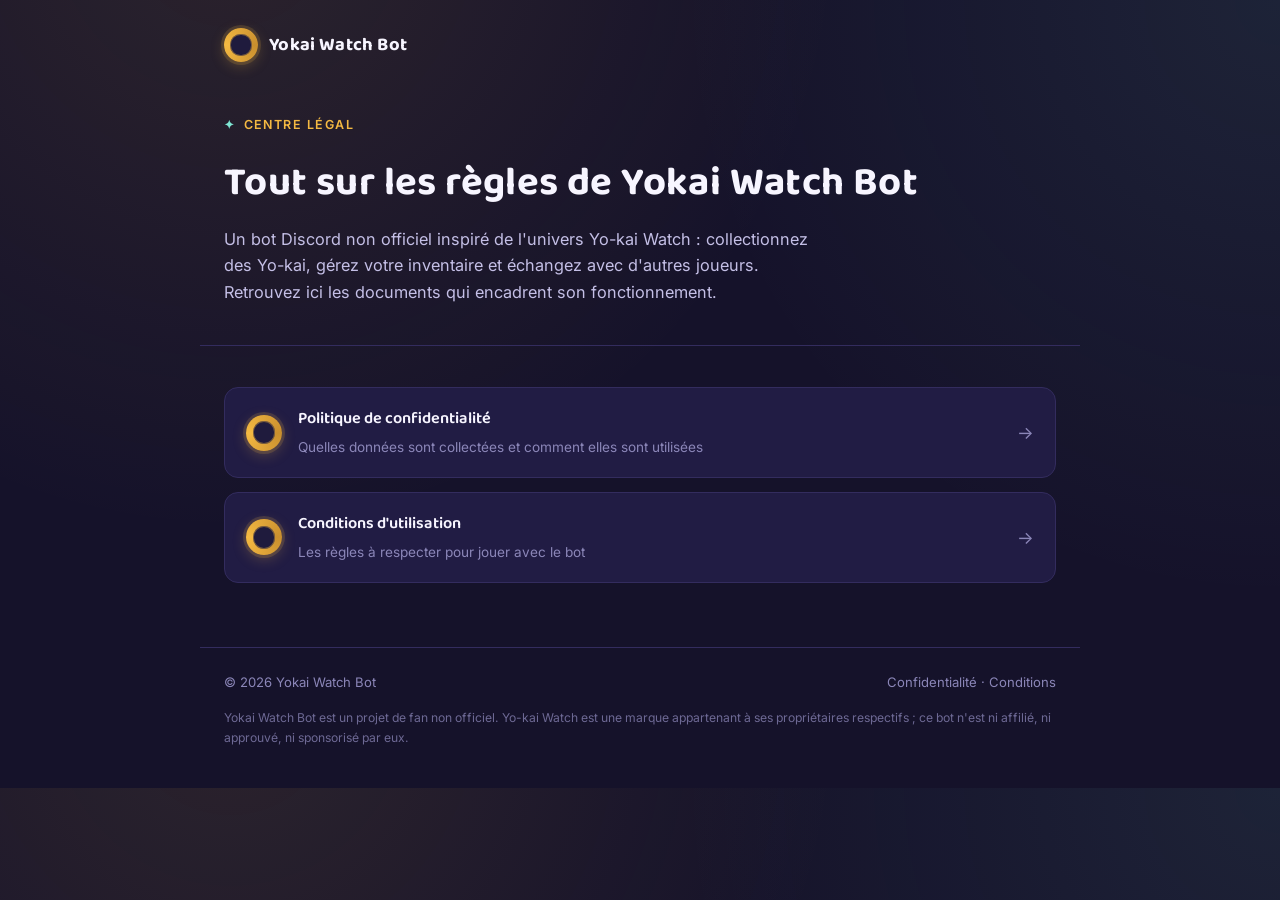
==== index.html @ a28999e2 "Test Design" ====
<!DOCTYPE html>
<html lang="fr">
<head>
<meta charset="UTF-8">
<meta name="viewport" content="width=device-width, initial-scale=1">
<title>Yokai Watch Bot — Pages légales</title>
<link rel="preconnect" href="https://fonts.googleapis.com">
<link href="https://fonts.googleapis.com/css2?family=Baloo+2:wght@500;600;700&family=Inter:wght@400;500;600&display=swap" rel="stylesheet">
<link rel="stylesheet" href="style.css">
</head>
<body>

<div class="topbar">
  <div class="brand">
    <span class="dial" aria-hidden="true"></span>
    Yokai Watch Bot
  </div>
</div>

<header class="hero">
  <span class="eyebrow"><span class="spark">✦</span> Centre légal</span>
  <h1>Tout sur les règles de Yokai Watch Bot</h1>
  <p class="lede">
    Un bot Discord non officiel inspiré de l'univers Yo-kai Watch : collectionnez des Yo-kai,
    gérez votre inventaire et échangez avec d'autres joueurs. Retrouvez ici les documents qui
    encadrent son fonctionnement.
  </p>
</header>

<main>
  <div class="links-grid">
    <a class="link-card" href="privacy.html">
      <span class="dial" aria-hidden="true"></span>
      <span>
        <span class="label">Politique de confidentialité</span>
        <span class="sub">Quelles données sont collectées et comment elles sont utilisées</span>
      </span>
      <span class="arrow">→</span>
    </a>

    <a class="link-card" href="terms.html">
      <span class="dial" aria-hidden="true"></span>
      <span>
        <span class="label">Conditions d'utilisation</span>
        <span class="sub">Les règles à respecter pour jouer avec le bot</span>
      </span>
      <span class="arrow">→</span>
    </a>
  </div>
</main>

<footer>
  <span>© 2026 Yokai Watch Bot</span>
  <span><a href="privacy.html">Confidentialité</a> · <a href="terms.html">Conditions</a></span>
  <span class="legal-disclaimer">
    Yokai Watch Bot est un projet de fan non officiel. Yo-kai Watch est une marque appartenant à ses propriétaires respectifs ; ce bot n'est ni affilié, ni approuvé, ni sponsorisé par eux.
  </span>
</footer>

</body>
</html>
---- style.css ----
/* Yokai Watch Bot — design tokens
   Palette: --ink #15122a (deep night-watch indigo), --ink-soft #1f1b3d,
            --panel #211c44, --gold #f4b942 (watch dial gold),
            --gold-dim #c98f2e, --mist #b9b4dd (soft body text),
            --mist-dim #847fb0, --spirit #7fe7d4 (yo-kai spirit teal)
   Type: Display = 'Baloo 2' (round, playful, kid-show energy)
         Body    = 'Inter' (clean, legible, Discord-adjacent)
   Signature: a "watch dial" medallion — concentric rings + ticking hand —
              used as the section marker instead of generic numbers,
              echoing the Yo-kai Watch the show is named after.
*/

:root {
  --ink: #15122a;
  --ink-soft: #1f1b3d;
  --panel: #211c44;
  --panel-line: #332c5e;
  --gold: #f4b942;
  --gold-dim: #c98f2e;
  --mist: #c4bfe6;
  --mist-dim: #8b86b8;
  --spirit: #7fe7d4;
  --white: #f7f5ff;
}

* { box-sizing: border-box; }

html { scroll-behavior: smooth; }

body {
  margin: 0;
  background:
    radial-gradient(circle at 18% -10%, rgba(244,185,66,0.10), transparent 45%),
    radial-gradient(circle at 100% 0%, rgba(127,231,212,0.08), transparent 40%),
    var(--ink);
  color: var(--mist);
  font-family: 'Inter', -apple-system, BlinkMacSystemFont, sans-serif;
  line-height: 1.65;
  -webkit-font-smoothing: antialiased;
}

a { color: var(--spirit); text-decoration: none; }
a:hover { text-decoration: underline; }
a:focus-visible, button:focus-visible {
  outline: 2px solid var(--gold);
  outline-offset: 3px;
  border-radius: 4px;
}

/* ---------- Top bar ---------- */

.topbar {
  display: flex;
  align-items: center;
  justify-content: space-between;
  gap: 1rem;
  max-width: 880px;
  margin: 0 auto;
  padding: 1.75rem 1.5rem 0.5rem;
}

.brand {
  display: flex;
  align-items: center;
  gap: 0.7rem;
  color: var(--white);
  font-family: 'Baloo 2', sans-serif;
  font-weight: 700;
  font-size: 1.15rem;
  letter-spacing: 0.01em;
}

/* the watch dial mark, reused as brand mark + section markers */
.dial {
  --size: 34px;
  width: var(--size);
  height: var(--size);
  border-radius: 50%;
  background: conic-gradient(from -90deg, var(--gold), var(--gold-dim), var(--gold));
  display: grid;
  place-items: center;
  flex-shrink: 0;
  box-shadow: 0 0 0 3px rgba(244,185,66,0.15), 0 4px 14px rgba(244,185,66,0.25);
}
.dial::after {
  content: "";
  width: 62%;
  height: 62%;
  border-radius: 50%;
  background: var(--ink-soft);
  box-shadow: inset 0 0 0 1px rgba(244,185,66,0.4);
}

.crumb {
  font-size: 0.85rem;
  color: var(--mist-dim);
}
.crumb a { color: var(--mist-dim); }
.crumb a:hover { color: var(--spirit); }

/* ---------- Hero ---------- */

.hero {
  max-width: 880px;
  margin: 0 auto;
  padding: 2.5rem 1.5rem 2rem;
  border-bottom: 1px solid var(--panel-line);
}

.eyebrow {
  display: inline-flex;
  align-items: center;
  gap: 0.5rem;
  font-size: 0.78rem;
  text-transform: uppercase;
  letter-spacing: 0.12em;
  color: var(--gold);
  font-weight: 600;
  margin-bottom: 0.9rem;
}
.eyebrow .spark { color: var(--spirit); }

h1 {
  font-family: 'Baloo 2', sans-serif;
  color: var(--white);
  font-size: clamp(1.8rem, 4vw, 2.5rem);
  margin: 0 0 0.6rem;
  letter-spacing: 0.01em;
}

.hero p.lede {
  max-width: 60ch;
  color: var(--mist);
  font-size: 1.02rem;
  margin: 0 0 0.4rem;
}

.updated {
  display: inline-block;
  margin-top: 0.9rem;
  font-size: 0.82rem;
  color: var(--mist-dim);
  background: var(--panel);
  border: 1px solid var(--panel-line);
  padding: 0.35rem 0.75rem;
  border-radius: 999px;
}
.updated strong { color: var(--gold); font-weight: 600; }

/* ---------- Content ---------- */

main {
  max-width: 880px;
  margin: 0 auto;
  padding: 1rem 1.5rem 4rem;
}

section.clause {
  display: grid;
  grid-template-columns: 48px 1fr;
  gap: 1.1rem;
  padding: 1.8rem 0;
  border-bottom: 1px solid var(--panel-line);
}
section.clause:last-of-type { border-bottom: none; }

section.clause .dial {
  margin-top: 0.2rem;
  --size: 38px;
}

section.clause h2 {
  font-family: 'Baloo 2', sans-serif;
  color: var(--white);
  font-size: 1.15rem;
  margin: 0 0 0.6rem;
  font-weight: 600;
}

section.clause p { margin: 0 0 0.7rem; color: var(--mist); }
section.clause p:last-child { margin-bottom: 0; }

section.clause ul {
  margin: 0.4rem 0 0.7rem;
  padding-left: 1.2rem;
}
section.clause li {
  margin-bottom: 0.4rem;
  color: var(--mist);
}
section.clause li::marker { color: var(--spirit); }

.callout {
  background: var(--panel);
  border: 1px solid var(--panel-line);
  border-left: 3px solid var(--spirit);
  border-radius: 10px;
  padding: 0.9rem 1.1rem;
  font-size: 0.92rem;
  color: var(--mist);
  margin-top: 0.8rem;
}
.callout strong { color: var(--spirit); }

/* ---------- Index / landing page ---------- */

.links-grid {
  display: grid;
  gap: 0.9rem;
  margin-top: 1.6rem;
}

.link-card {
  display: flex;
  align-items: center;
  gap: 1rem;
  background: var(--panel);
  border: 1px solid var(--panel-line);
  border-radius: 14px;
  padding: 1.1rem 1.3rem;
  color: var(--white);
  transition: border-color 0.15s ease, transform 0.15s ease;
}
.link-card:hover {
  border-color: var(--gold-dim);
  transform: translateX(2px);
  text-decoration: none;
}
.link-card .dial { --size: 36px; }
.link-card .label {
  font-family: 'Baloo 2', sans-serif;
  font-weight: 600;
  font-size: 1.02rem;
  color: var(--white);
  display: block;
}
.link-card .sub {
  font-size: 0.85rem;
  color: var(--mist-dim);
}
.link-card .arrow {
  margin-left: auto;
  color: var(--mist-dim);
  font-size: 1.1rem;
}

/* ---------- Footer ---------- */

footer {
  max-width: 880px;
  margin: 0 auto;
  padding: 1.5rem 1.5rem 2.5rem;
  border-top: 1px solid var(--panel-line);
  font-size: 0.82rem;
  color: var(--mist-dim);
  display: flex;
  flex-wrap: wrap;
  gap: 0.5rem 1.2rem;
  justify-content: space-between;
}
footer a { color: var(--mist-dim); }
footer a:hover { color: var(--spirit); }
footer .legal-disclaimer {
  flex-basis: 100%;
  font-size: 0.76rem;
  opacity: 0.75;
  margin-top: 0.4rem;
}

@media (max-width: 560px) {
  section.clause { grid-template-columns: 38px 1fr; gap: 0.8rem; }
  section.clause .dial { --size: 30px; }
}

@media (prefers-reduced-motion: reduce) {
  html { scroll-behavior: auto; }
  .link-card { transition: none; }
}
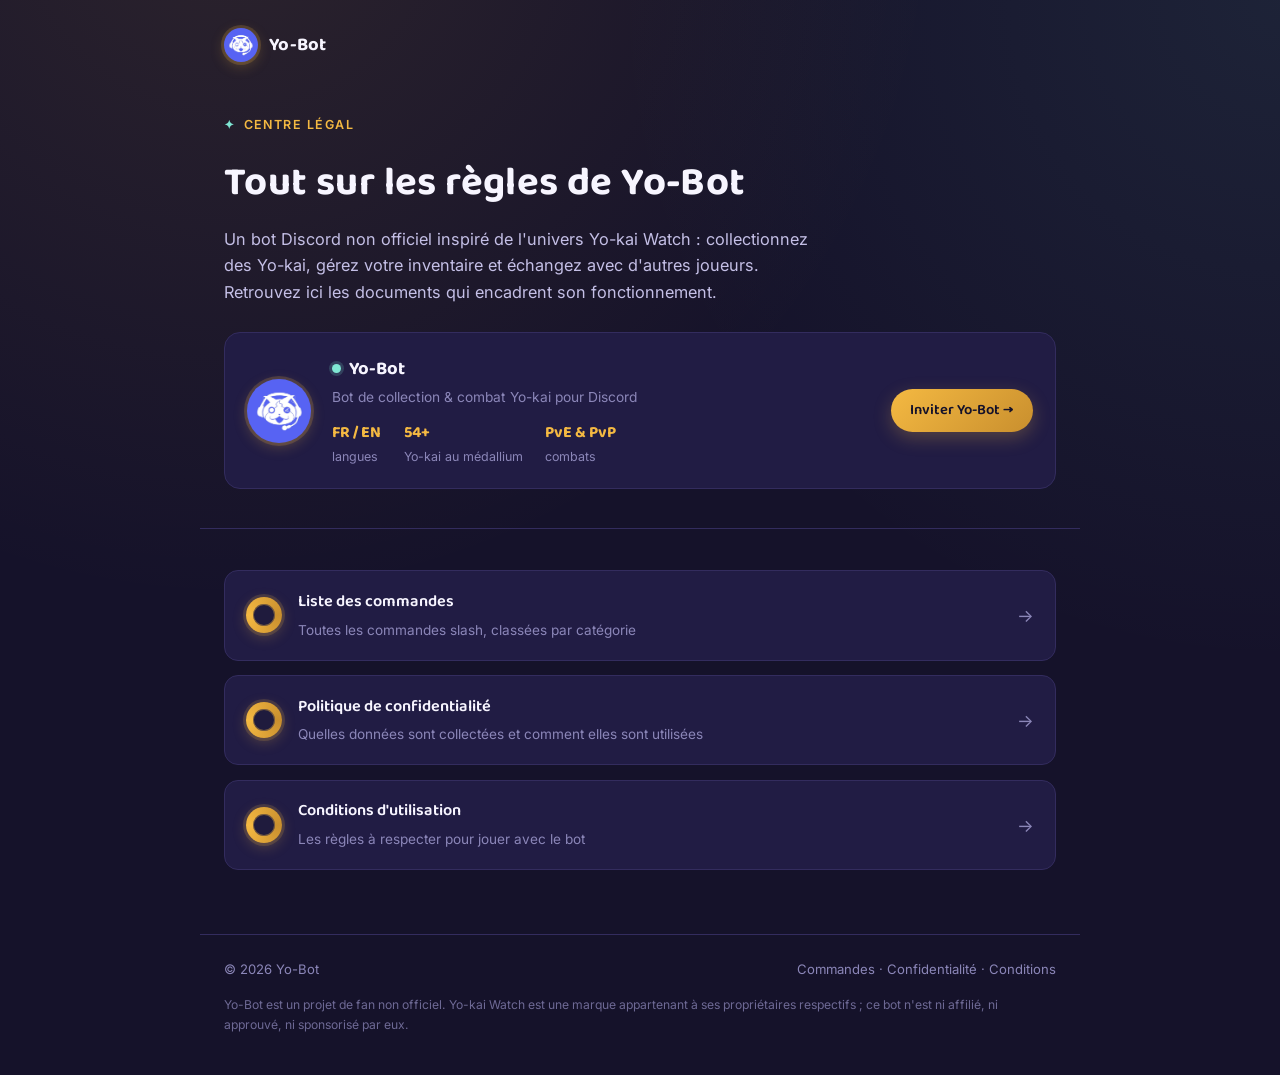
==== commit 7f117f5b: "Améliorations" ====
--- a/index.html
+++ b/index.html
@@ -3,7 +3,7 @@
 <head>
 <meta charset="UTF-8">
 <meta name="viewport" content="width=device-width, initial-scale=1">
-<title>Yokai Watch Bot — Pages légales</title>
+<title>Yo-Bot — Pages légales</title>
 <link rel="preconnect" href="https://fonts.googleapis.com">
 <link href="https://fonts.googleapis.com/css2?family=Baloo+2:wght@500;600;700&family=Inter:wght@400;500;600&display=swap" rel="stylesheet">
 <link rel="stylesheet" href="style.css">
@@ -12,23 +12,48 @@
 
 <div class="topbar">
   <div class="brand">
-    <span class="dial" aria-hidden="true"></span>
-    Yokai Watch Bot
+    <img class="avatar" src="assets/yo-bot-avatar.png" alt="Avatar de Yo-Bot">
+    Yo-Bot
   </div>
 </div>
 
 <header class="hero">
   <span class="eyebrow"><span class="spark">✦</span> Centre légal</span>
-  <h1>Tout sur les règles de Yokai Watch Bot</h1>
+  <h1>Tout sur les règles de Yo-Bot</h1>
   <p class="lede">
     Un bot Discord non officiel inspiré de l'univers Yo-kai Watch : collectionnez des Yo-kai,
     gérez votre inventaire et échangez avec d'autres joueurs. Retrouvez ici les documents qui
     encadrent son fonctionnement.
   </p>
+
+  <div class="bot-card">
+    <img class="avatar" src="assets/yo-bot-avatar.png" alt="Avatar de Yo-Bot">
+    <div class="bot-meta">
+      <div class="bot-name"><span class="status-dot" aria-hidden="true"></span> Yo-Bot</div>
+      <div class="bot-tag">Bot de collection &amp; combat Yo-kai pour Discord</div>
+      <div class="stat-strip">
+        <div><strong>FR / EN</strong>langues</div>
+        <div><strong>54+</strong>Yo-kai au médallium</div>
+        <div><strong>PvE &amp; PvP</strong>combats</div>
+      </div>
+    </div>
+    <a class="invite-btn" href="https://discord.com/oauth2/authorize?client_id=1416433735645265970&scope=bot%20applications.commands&permissions=277025770560" target="_blank" rel="noopener">
+      Inviter Yo-Bot →
+    </a>
+  </div>
 </header>
 
 <main>
   <div class="links-grid">
+    <a class="link-card" href="commands.html">
+      <span class="dial" aria-hidden="true"></span>
+      <span>
+        <span class="label">Liste des commandes</span>
+        <span class="sub">Toutes les commandes slash, classées par catégorie</span>
+      </span>
+      <span class="arrow">→</span>
+    </a>
+
     <a class="link-card" href="privacy.html">
       <span class="dial" aria-hidden="true"></span>
       <span>
@@ -50,10 +75,10 @@
 </main>
 
 <footer>
-  <span>© 2026 Yokai Watch Bot</span>
-  <span><a href="privacy.html">Confidentialité</a> · <a href="terms.html">Conditions</a></span>
+  <span>© 2026 Yo-Bot</span>
+  <span><a href="commands.html">Commandes</a> · <a href="privacy.html">Confidentialité</a> · <a href="terms.html">Conditions</a></span>
   <span class="legal-disclaimer">
-    Yokai Watch Bot est un projet de fan non officiel. Yo-kai Watch est une marque appartenant à ses propriétaires respectifs ; ce bot n'est ni affilié, ni approuvé, ni sponsorisé par eux.
+    Yo-Bot est un projet de fan non officiel. Yo-kai Watch est une marque appartenant à ses propriétaires respectifs ; ce bot n'est ni affilié, ni approuvé, ni sponsorisé par eux.
   </span>
 </footer>
 
--- a/style.css
+++ b/style.css
@@ -91,6 +91,36 @@
   box-shadow: inset 0 0 0 1px rgba(244,185,66,0.4);
 }
 
+/* bot avatar, used in place of the plain dial wherever the real mascot fits */
+.avatar {
+  border-radius: 50%;
+  object-fit: cover;
+  display: block;
+  background: var(--panel);
+  box-shadow: 0 0 0 3px rgba(244,185,66,0.18), 0 4px 14px rgba(244,185,66,0.25);
+}
+.brand .avatar { width: 34px; height: 34px; flex-shrink: 0; }
+
+.invite-btn {
+  display: inline-flex;
+  align-items: center;
+  gap: 0.5rem;
+  background: linear-gradient(135deg, var(--gold), var(--gold-dim));
+  color: var(--ink);
+  font-family: 'Baloo 2', sans-serif;
+  font-weight: 600;
+  font-size: 0.92rem;
+  padding: 0.6rem 1.2rem;
+  border-radius: 999px;
+  box-shadow: 0 6px 18px rgba(244,185,66,0.25);
+  transition: transform 0.15s ease, box-shadow 0.15s ease;
+}
+.invite-btn:hover {
+  text-decoration: none;
+  transform: translateY(-1px);
+  box-shadow: 0 8px 22px rgba(244,185,66,0.35);
+}
+
 .crumb {
   font-size: 0.85rem;
   color: var(--mist-dim);
@@ -267,7 +297,138 @@
   margin-top: 0.4rem;
 }
 
+/* ---------- Bot identity card (index hero) ---------- */
+
+.bot-card {
+  display: flex;
+  align-items: center;
+  gap: 1.3rem;
+  flex-wrap: wrap;
+  margin: 1.6rem 0 0.4rem;
+  padding: 1.3rem 1.4rem;
+  background: var(--panel);
+  border: 1px solid var(--panel-line);
+  border-radius: 16px;
+}
+.bot-card .avatar {
+  width: 64px;
+  height: 64px;
+}
+.bot-card .bot-meta {
+  flex: 1;
+  min-width: 180px;
+}
+.bot-card .bot-name {
+  font-family: 'Baloo 2', sans-serif;
+  color: var(--white);
+  font-weight: 700;
+  font-size: 1.15rem;
+  display: flex;
+  align-items: center;
+  gap: 0.5rem;
+}
+.bot-card .bot-name .status-dot {
+  width: 9px;
+  height: 9px;
+  border-radius: 50%;
+  background: var(--spirit);
+  box-shadow: 0 0 0 3px rgba(127,231,212,0.18);
+}
+.bot-card .bot-tag {
+  font-size: 0.86rem;
+  color: var(--mist-dim);
+  margin-top: 0.15rem;
+}
+.bot-card .stat-strip {
+  display: flex;
+  gap: 1.4rem;
+  margin-top: 0.7rem;
+  flex-wrap: wrap;
+}
+.bot-card .stat-strip div {
+  font-size: 0.78rem;
+  color: var(--mist-dim);
+}
+.bot-card .stat-strip strong {
+  display: block;
+  color: var(--gold);
+  font-family: 'Baloo 2', sans-serif;
+  font-size: 1rem;
+}
+
+/* ---------- Commands page ---------- */
+
+.cmd-category {
+  padding: 1.8rem 0;
+  border-bottom: 1px solid var(--panel-line);
+}
+.cmd-category:last-of-type { border-bottom: none; }
+
+.cmd-category-head {
+  display: flex;
+  align-items: center;
+  gap: 0.9rem;
+  margin-bottom: 1rem;
+}
+.cmd-category-head h2 {
+  font-family: 'Baloo 2', sans-serif;
+  color: var(--white);
+  font-size: 1.1rem;
+  margin: 0;
+}
+.cmd-category-head .dial { --size: 36px; }
+.cmd-category-head p {
+  margin: 0.15rem 0 0;
+  font-size: 0.85rem;
+  color: var(--mist-dim);
+}
+
+.cmd-list {
+  display: grid;
+  gap: 0.6rem;
+}
+
+.cmd-item {
+  display: grid;
+  grid-template-columns: minmax(140px, 200px) 1fr;
+  gap: 0.4rem 1rem;
+  background: var(--panel);
+  border: 1px solid var(--panel-line);
+  border-radius: 10px;
+  padding: 0.75rem 1rem;
+  align-items: start;
+}
+
+.cmd-name {
+  font-family: 'JetBrains Mono', ui-monospace, Consolas, monospace;
+  font-size: 0.85rem;
+  color: var(--gold);
+  font-weight: 600;
+  word-break: break-word;
+}
+
+.cmd-desc {
+  font-size: 0.88rem;
+  color: var(--mist);
+}
+
+.admin-tag {
+  display: inline-block;
+  margin-left: 0.5rem;
+  font-size: 0.65rem;
+  text-transform: uppercase;
+  letter-spacing: 0.06em;
+  color: var(--ink);
+  background: var(--spirit);
+  padding: 0.1rem 0.45rem;
+  border-radius: 999px;
+  vertical-align: middle;
+  font-family: 'Inter', sans-serif;
+  font-weight: 600;
+}
+
 @media (max-width: 560px) {
+  .cmd-item { grid-template-columns: 1fr; }
   section.clause { grid-template-columns: 38px 1fr; gap: 0.8rem; }
   section.clause .dial { --size: 30px; }
 }
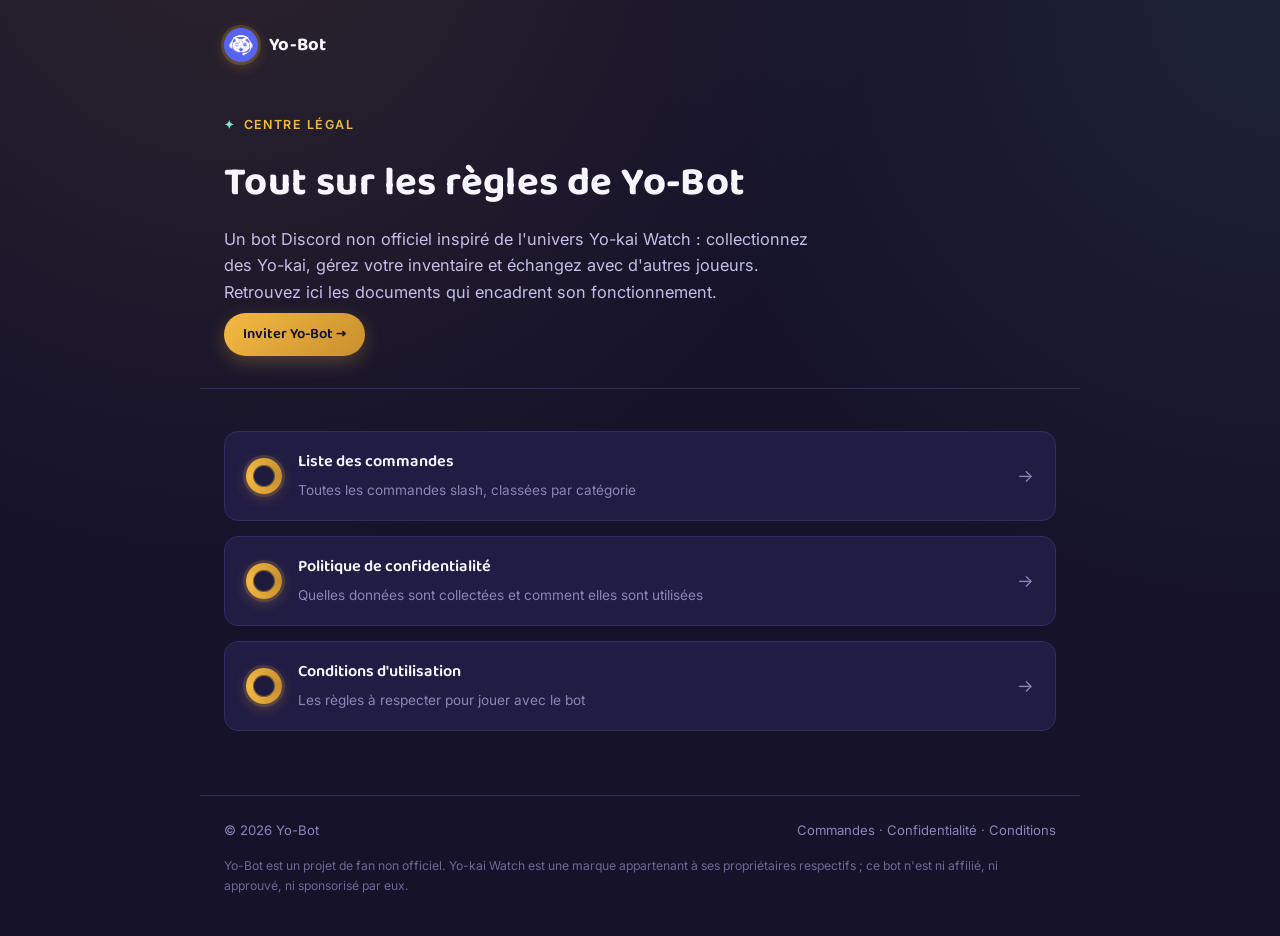
==== commit 606fe6b0: "Small Update" ====
--- a/index.html
+++ b/index.html
@@ -25,22 +25,9 @@
     gérez votre inventaire et échangez avec d'autres joueurs. Retrouvez ici les documents qui
     encadrent son fonctionnement.
   </p>
-
-  <div class="bot-card">
-    <img class="avatar" src="assets/yo-bot-avatar.png" alt="Avatar de Yo-Bot">
-    <div class="bot-meta">
-      <div class="bot-name"><span class="status-dot" aria-hidden="true"></span> Yo-Bot</div>
-      <div class="bot-tag">Bot de collection &amp; combat Yo-kai pour Discord</div>
-      <div class="stat-strip">
-        <div><strong>FR / EN</strong>langues</div>
-        <div><strong>54+</strong>Yo-kai au médallium</div>
-        <div><strong>PvE &amp; PvP</strong>combats</div>
-      </div>
-    </div>
-    <a class="invite-btn" href="https://discord.com/oauth2/authorize?client_id=1416433735645265970&scope=bot%20applications.commands&permissions=277025770560" target="_blank" rel="noopener">
-      Inviter Yo-Bot →
-    </a>
-  </div>
+  <a class="invite-btn" href="https://discord.com/oauth2/authorize?client_id=1416433735645265970&scope=bot%20applications.commands&permissions=277025770560" target="_blank" rel="noopener">
+    Inviter Yo-Bot →
+  </a>
 </header>
 
 <main>
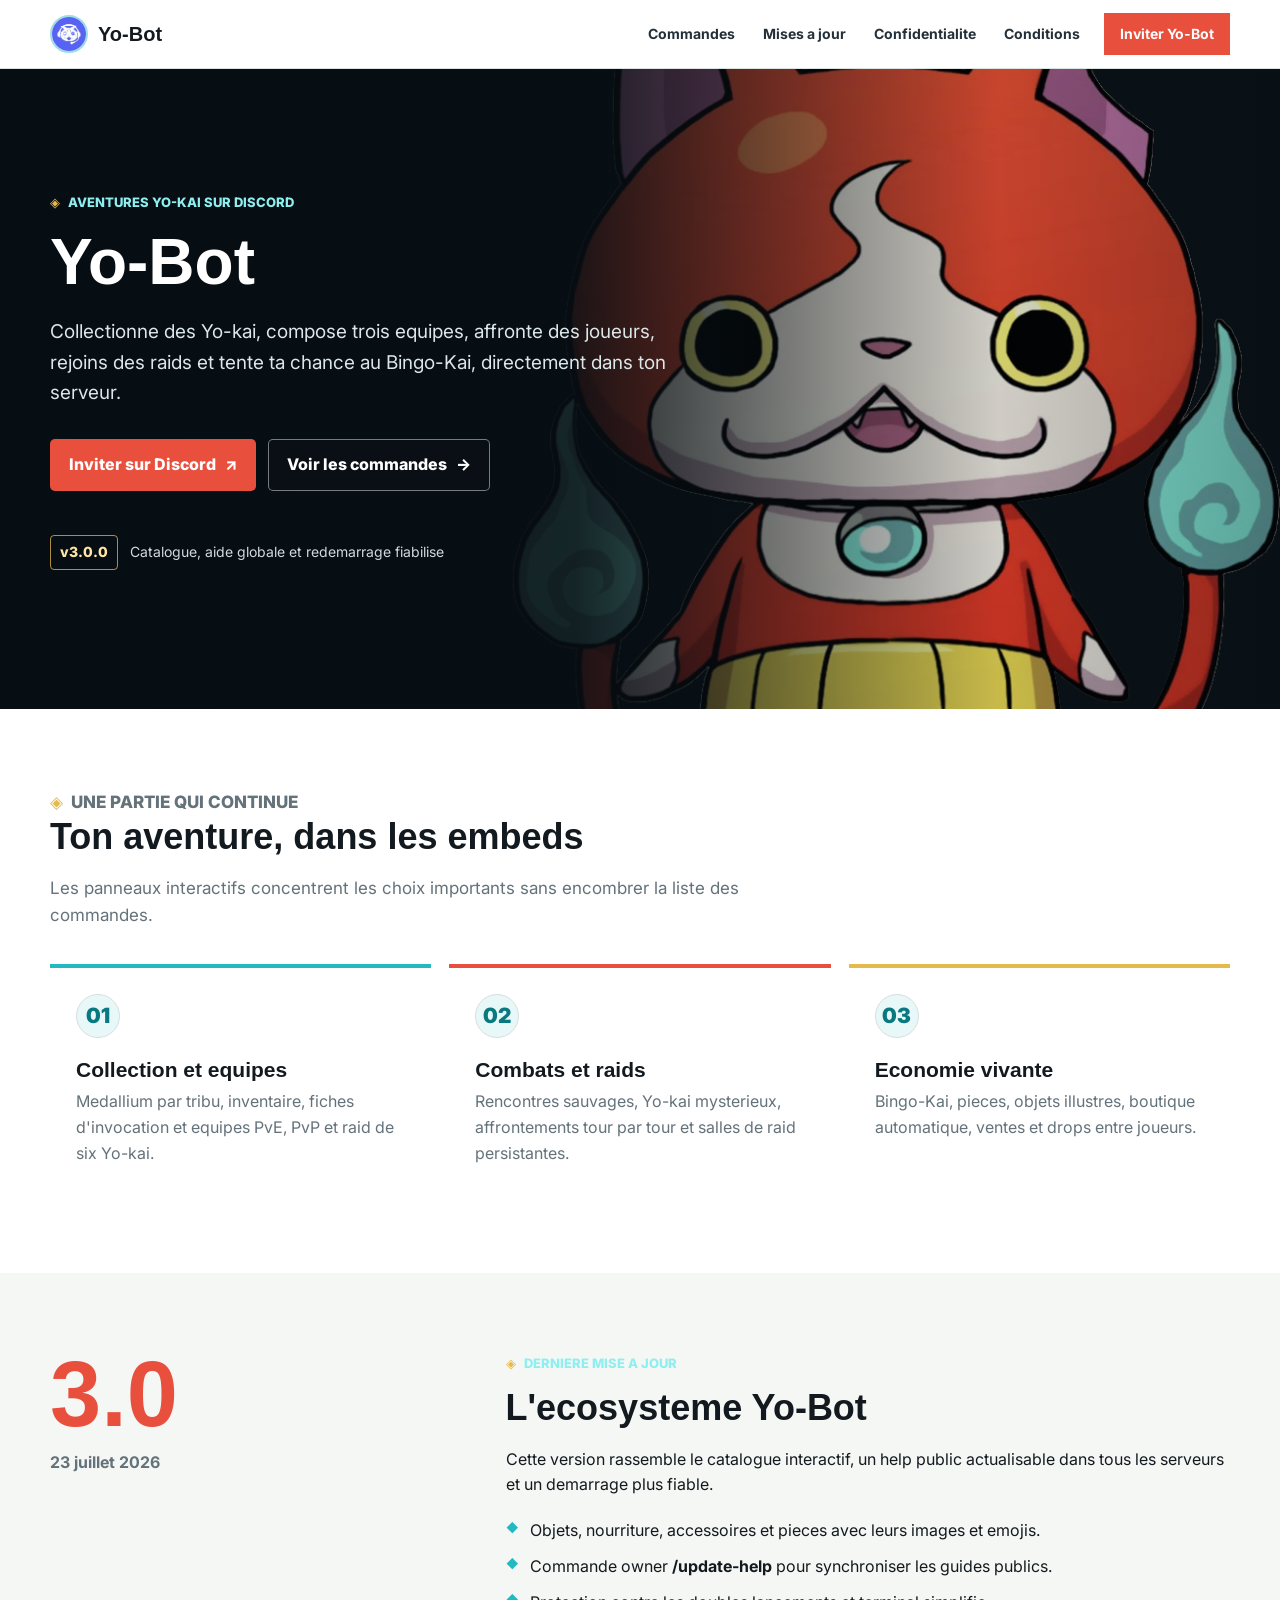
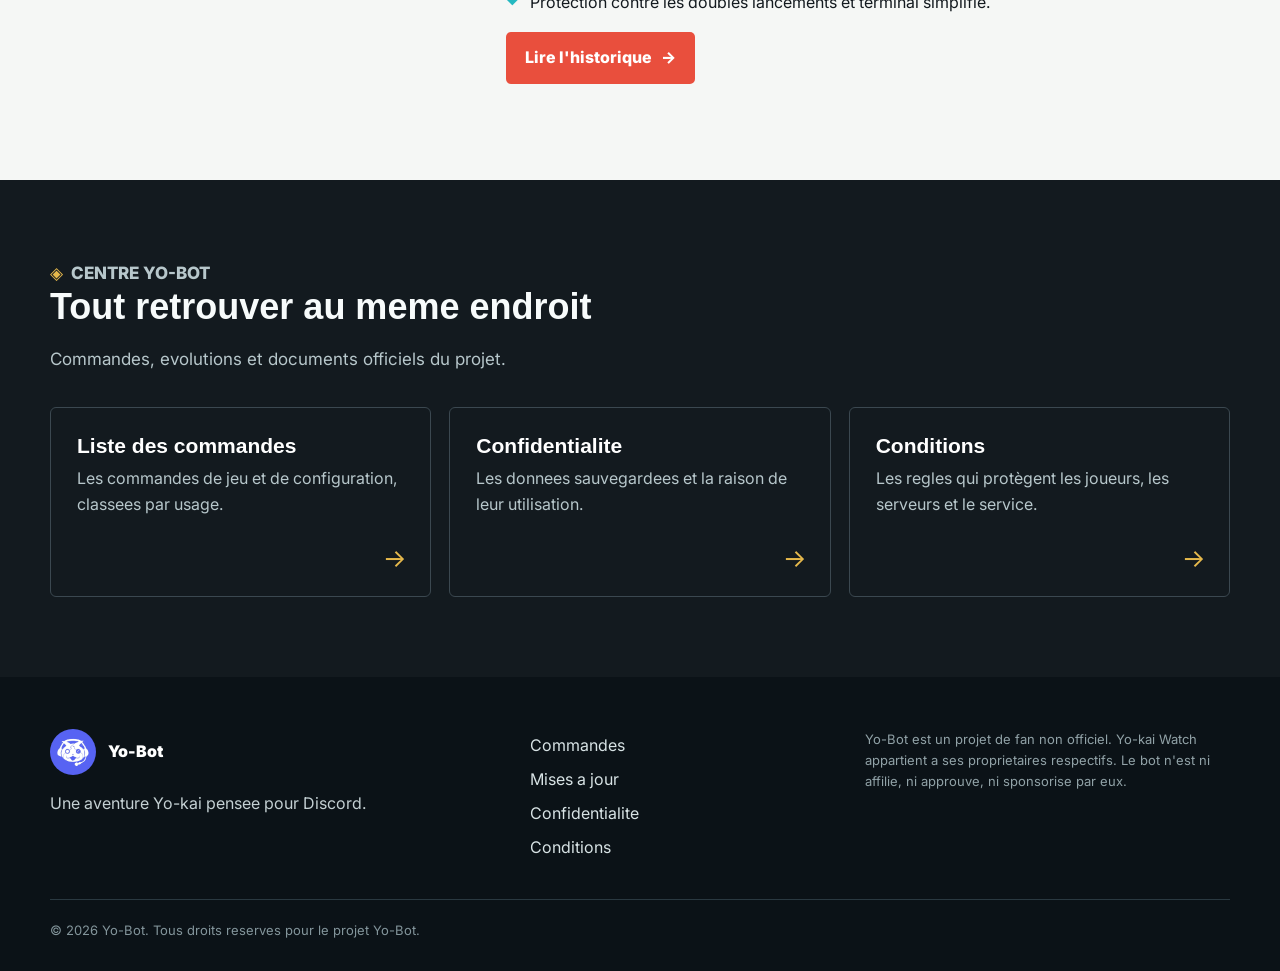
==== commit 333f5c08: "Ajouts de logs" ====
--- a/index.html
+++ b/index.html
@@ -1,73 +1,145 @@
 <!DOCTYPE html>
 <html lang="fr">
 <head>
-<meta charset="UTF-8">
-<meta name="viewport" content="width=device-width, initial-scale=1">
-<title>Yo-Bot — Pages légales</title>
-<link rel="preconnect" href="https://fonts.googleapis.com">
-<link href="https://fonts.googleapis.com/css2?family=Baloo+2:wght@500;600;700&family=Inter:wght@400;500;600&display=swap" rel="stylesheet">
-<link rel="stylesheet" href="style.css">
+  <meta charset="UTF-8">
+  <meta name="viewport" content="width=device-width, initial-scale=1">
+  <meta name="description" content="Yo-Bot, un bot Discord non officiel inspire de Yo-kai Watch: collection, combats, raids, Bingo-Kai et economie.">
+  <title>Yo-Bot | Bot Discord Yo-kai Watch</title>
+  <link rel="preconnect" href="https://fonts.googleapis.com">
+  <link rel="preconnect" href="https://fonts.gstatic.com" crossorigin>
+  <link href="https://fonts.googleapis.com/css2?family=Inter:wght@400;600;700;800&display=swap" rel="stylesheet">
+  <link rel="stylesheet" href="style.css">
 </head>
 <body>
+  <a class="skip-link" href="#contenu">Aller au contenu</a>
+  <header class="site-header">
+    <nav class="nav-shell" aria-label="Navigation principale">
+      <a class="brand" href="index.html" aria-current="page">
+        <img src="assets/yo-bot-avatar.png" alt="">
+        <span>Yo-Bot</span>
+      </a>
+      <ul class="nav-links">
+        <li><a href="commands.html">Commandes</a></li>
+        <li><a href="changelog.html">Mises a jour</a></li>
+        <li><a href="privacy.html">Confidentialite</a></li>
+        <li><a href="terms.html">Conditions</a></li>
+        <li><a class="invite-link" href="https://discord.com/oauth2/authorize?client_id=1416433735645265970&amp;scope=bot%20applications.commands&amp;permissions=277025770560" target="_blank" rel="noopener">Inviter Yo-Bot</a></li>
+      </ul>
+    </nav>
+  </header>
 
-<div class="topbar">
-  <div class="brand">
-    <img class="avatar" src="assets/yo-bot-avatar.png" alt="Avatar de Yo-Bot">
-    Yo-Bot
-  </div>
-</div>
+  <main id="contenu">
+    <section class="hero" aria-labelledby="hero-title">
+      <div class="hero-content">
+        <p class="eyebrow">Aventures Yo-kai sur Discord</p>
+        <h1 id="hero-title">Yo-Bot</h1>
+        <p class="hero-copy">
+          Collectionne des Yo-kai, compose trois equipes, affronte des joueurs,
+          rejoins des raids et tente ta chance au Bingo-Kai, directement dans ton serveur.
+        </p>
+        <div class="hero-actions">
+          <a class="button button-primary" href="https://discord.com/oauth2/authorize?client_id=1416433735645265970&amp;scope=bot%20applications.commands&amp;permissions=277025770560" target="_blank" rel="noopener">Inviter sur Discord <span aria-hidden="true">↗</span></a>
+          <a class="button button-secondary" href="commands.html">Voir les commandes <span aria-hidden="true">→</span></a>
+        </div>
+        <div class="hero-version">
+          <span class="version-badge">v3.0.0</span>
+          <span>Catalogue, aide globale et redemarrage fiabilise</span>
+        </div>
+      </div>
+    </section>
 
-<header class="hero">
-  <span class="eyebrow"><span class="spark">✦</span> Centre légal</span>
-  <h1>Tout sur les règles de Yo-Bot</h1>
-  <p class="lede">
-    Un bot Discord non officiel inspiré de l'univers Yo-kai Watch : collectionnez des Yo-kai,
-    gérez votre inventaire et échangez avec d'autres joueurs. Retrouvez ici les documents qui
-    encadrent son fonctionnement.
-  </p>
-  <a class="invite-btn" href="https://discord.com/oauth2/authorize?client_id=1416433735645265970&scope=bot%20applications.commands&permissions=277025770560" target="_blank" rel="noopener">
-    Inviter Yo-Bot →
-  </a>
-</header>
+    <section class="section section-white" aria-labelledby="experience-title">
+      <div class="shell">
+        <div class="section-heading">
+          <p class="eyebrow">Une partie qui continue</p>
+          <h2 id="experience-title">Ton aventure, dans les embeds</h2>
+          <p>Les panneaux interactifs concentrent les choix importants sans encombrer la liste des commandes.</p>
+        </div>
+        <div class="feature-grid">
+          <article class="feature">
+            <div class="feature-mark" aria-hidden="true">01</div>
+            <h3>Collection et equipes</h3>
+            <p>Medallium par tribu, inventaire, fiches d'invocation et equipes PvE, PvP et raid de six Yo-kai.</p>
+          </article>
+          <article class="feature">
+            <div class="feature-mark" aria-hidden="true">02</div>
+            <h3>Combats et raids</h3>
+            <p>Rencontres sauvages, Yo-kai mysterieux, affrontements tour par tour et salles de raid persistantes.</p>
+          </article>
+          <article class="feature">
+            <div class="feature-mark" aria-hidden="true">03</div>
+            <h3>Economie vivante</h3>
+            <p>Bingo-Kai, pieces, objets illustres, boutique automatique, ventes et drops entre joueurs.</p>
+          </article>
+        </div>
+      </div>
+    </section>
 
-<main>
-  <div class="links-grid">
-    <a class="link-card" href="commands.html">
-      <span class="dial" aria-hidden="true"></span>
-      <span>
-        <span class="label">Liste des commandes</span>
-        <span class="sub">Toutes les commandes slash, classées par catégorie</span>
-      </span>
-      <span class="arrow">→</span>
-    </a>
+    <section class="section" aria-labelledby="update-title">
+      <div class="shell update-band">
+        <div>
+          <div class="update-number" aria-hidden="true">3.0</div>
+          <div class="update-date">23 juillet 2026</div>
+        </div>
+        <div>
+          <p class="eyebrow">Derniere mise a jour</p>
+          <h2 id="update-title">L'ecosysteme Yo-Bot</h2>
+          <p>Cette version rassemble le catalogue interactif, un help public actualisable dans tous les serveurs et un demarrage plus fiable.</p>
+          <ul class="clean-list">
+            <li>Objets, nourriture, accessoires et pieces avec leurs images et emojis.</li>
+            <li>Commande owner <strong>/update-help</strong> pour synchroniser les guides publics.</li>
+            <li>Protection contre les doubles lancements et terminal simplifie.</li>
+          </ul>
+          <p><a class="button button-primary" href="changelog.html">Lire l'historique <span aria-hidden="true">→</span></a></p>
+        </div>
+      </div>
+    </section>
 
-    <a class="link-card" href="privacy.html">
-      <span class="dial" aria-hidden="true"></span>
-      <span>
-        <span class="label">Politique de confidentialité</span>
-        <span class="sub">Quelles données sont collectées et comment elles sont utilisées</span>
-      </span>
-      <span class="arrow">→</span>
-    </a>
+    <section class="section section-dark" aria-labelledby="portal-title">
+      <div class="shell">
+        <div class="section-heading">
+          <p class="eyebrow">Centre Yo-Bot</p>
+          <h2 id="portal-title">Tout retrouver au meme endroit</h2>
+          <p>Commandes, evolutions et documents officiels du projet.</p>
+        </div>
+        <div class="portal-grid">
+          <a class="portal-card" href="commands.html">
+            <h3>Liste des commandes</h3>
+            <p>Les commandes de jeu et de configuration, classees par usage.</p>
+            <span aria-hidden="true">→</span>
+          </a>
+          <a class="portal-card" href="privacy.html">
+            <h3>Confidentialite</h3>
+            <p>Les donnees sauvegardees et la raison de leur utilisation.</p>
+            <span aria-hidden="true">→</span>
+          </a>
+          <a class="portal-card" href="terms.html">
+            <h3>Conditions</h3>
+            <p>Les regles qui protègent les joueurs, les serveurs et le service.</p>
+            <span aria-hidden="true">→</span>
+          </a>
+        </div>
+      </div>
+    </section>
+  </main>
 
-    <a class="link-card" href="terms.html">
-      <span class="dial" aria-hidden="true"></span>
-      <span>
-        <span class="label">Conditions d'utilisation</span>
-        <span class="sub">Les règles à respecter pour jouer avec le bot</span>
-      </span>
-      <span class="arrow">→</span>
-    </a>
-  </div>
-</main>
-
-<footer>
-  <span>© 2026 Yo-Bot</span>
-  <span><a href="commands.html">Commandes</a> · <a href="privacy.html">Confidentialité</a> · <a href="terms.html">Conditions</a></span>
-  <span class="legal-disclaimer">
-    Yo-Bot est un projet de fan non officiel. Yo-kai Watch est une marque appartenant à ses propriétaires respectifs ; ce bot n'est ni affilié, ni approuvé, ni sponsorisé par eux.
-  </span>
-</footer>
-
+  <footer class="site-footer">
+    <div class="shell">
+      <div class="footer-grid">
+        <div>
+          <div class="footer-brand"><img src="assets/yo-bot-avatar.png" alt=""> Yo-Bot</div>
+          <p>Une aventure Yo-kai pensee pour Discord.</p>
+        </div>
+        <ul class="footer-links">
+          <li><a href="commands.html">Commandes</a></li>
+          <li><a href="changelog.html">Mises a jour</a></li>
+          <li><a href="privacy.html">Confidentialite</a></li>
+          <li><a href="terms.html">Conditions</a></li>
+        </ul>
+        <p class="disclaimer">Yo-Bot est un projet de fan non officiel. Yo-kai Watch appartient a ses proprietaires respectifs. Le bot n'est ni affilie, ni approuve, ni sponsorise par eux.</p>
+      </div>
+      <div class="copyright">© 2026 Yo-Bot. Tous droits reserves pour le projet Yo-Bot.</div>
+    </div>
+  </footer>
 </body>
-</html>+</html>
--- a/style.css
+++ b/style.css
@@ -1,439 +1,940 @@
-/* Yokai Watch Bot — design tokens
-   Palette: --ink #15122a (deep night-watch indigo), --ink-soft #1f1b3d,
-            --panel #211c44, --gold #f4b942 (watch dial gold),
-            --gold-dim #c98f2e, --mist #b9b4dd (soft body text),
-            --mist-dim #847fb0, --spirit #7fe7d4 (yo-kai spirit teal)
-   Type: Display = 'Baloo 2' (round, playful, kid-show energy)
-         Body    = 'Inter' (clean, legible, Discord-adjacent)
-   Signature: a "watch dial" medallion — concentric rings + ticking hand —
-              used as the section marker instead of generic numbers,
-              echoing the Yo-kai Watch the show is named after.
-*/
-
 :root {
-  --ink: #15122a;
-  --ink-soft: #1f1b3d;
-  --panel: #211c44;
-  --panel-line: #332c5e;
-  --gold: #f4b942;
-  --gold-dim: #c98f2e;
-  --mist: #c4bfe6;
-  --mist-dim: #8b86b8;
-  --spirit: #7fe7d4;
-  --white: #f7f5ff;
-}
-
-* { box-sizing: border-box; }
-
-html { scroll-behavior: smooth; }
+  --ink: #131a1f;
+  --ink-soft: #243039;
+  --night: #0b1217;
+  --paper: #f5f7f5;
+  --paper-strong: #ffffff;
+  --line: #d7dfdc;
+  --muted: #64727a;
+  --spirit: #24b9c1;
+  --spirit-dark: #087881;
+  --coral: #e94f3d;
+  --gold: #e6b94c;
+  --gold-dark: #8b6716;
+  --focus: #0b7bd6;
+  --content: 1180px;
+  color-scheme: light;
+  font-family: Inter, "Segoe UI", Arial, sans-serif;
+  font-synthesis: none;
+}
+
+* {
+  box-sizing: border-box;
+}
+
+html {
+  scroll-behavior: smooth;
+}
 
 body {
   margin: 0;
+  background: var(--paper);
+  color: var(--ink);
+  line-height: 1.62;
+}
+
+img {
+  display: block;
+  max-width: 100%;
+}
+
+a {
+  color: inherit;
+}
+
+button,
+a {
+  -webkit-tap-highlight-color: transparent;
+}
+
+:focus-visible {
+  outline: 3px solid var(--focus);
+  outline-offset: 3px;
+}
+
+.skip-link {
+  position: fixed;
+  z-index: 100;
+  top: 8px;
+  left: 8px;
+  padding: 10px 14px;
+  background: var(--paper-strong);
+  color: var(--ink);
+  transform: translateY(-160%);
+}
+
+.skip-link:focus {
+  transform: translateY(0);
+}
+
+.site-header {
+  position: sticky;
+  z-index: 50;
+  top: 0;
+  border-bottom: 1px solid rgba(215, 223, 220, 0.9);
+  background: rgba(255, 255, 255, 0.96);
+  backdrop-filter: blur(12px);
+}
+
+.nav-shell {
+  width: min(calc(100% - 32px), var(--content));
+  min-height: 68px;
+  margin: 0 auto;
+  display: flex;
+  align-items: center;
+  justify-content: space-between;
+  gap: 24px;
+}
+
+.brand {
+  display: inline-flex;
+  align-items: center;
+  gap: 10px;
+  flex: 0 0 auto;
+  color: var(--ink);
+  font-family: "Trebuchet MS", "Segoe UI", sans-serif;
+  font-size: 20px;
+  font-weight: 800;
+  text-decoration: none;
+}
+
+.brand img {
+  width: 38px;
+  height: 38px;
+  border: 2px solid rgba(36, 185, 193, 0.45);
+  border-radius: 50%;
+}
+
+.nav-links {
+  display: flex;
+  align-items: center;
+  justify-content: flex-end;
+  gap: 4px;
+  margin: 0;
+  padding: 0;
+  list-style: none;
+}
+
+.nav-links a {
+  min-height: 42px;
+  padding: 9px 12px;
+  display: inline-flex;
+  align-items: center;
+  color: var(--ink-soft);
+  font-size: 14px;
+  font-weight: 700;
+  text-decoration: none;
+}
+
+.nav-links a:hover,
+.nav-links a[aria-current="page"] {
+  color: var(--spirit-dark);
+  box-shadow: inset 0 -3px 0 var(--spirit);
+}
+
+.nav-links .invite-link {
+  margin-left: 8px;
+  padding-inline: 16px;
+  background: var(--coral);
+  color: #fff;
+  box-shadow: none;
+}
+
+.nav-links .invite-link:hover {
+  background: #c83b2d;
+  color: #fff;
+  box-shadow: none;
+}
+
+.hero {
+  position: relative;
+  min-height: 640px;
+  max-height: 760px;
+  overflow: hidden;
+  display: flex;
+  align-items: center;
+  background: var(--night);
+  color: #fff;
+  isolation: isolate;
+}
+
+.hero::before {
+  position: absolute;
+  z-index: -1;
+  inset: 0;
+  content: "";
   background:
-    radial-gradient(circle at 18% -10%, rgba(244,185,66,0.10), transparent 45%),
-    radial-gradient(circle at 100% 0%, rgba(127,231,212,0.08), transparent 40%),
-    var(--ink);
-  color: var(--mist);
-  font-family: 'Inter', -apple-system, BlinkMacSystemFont, sans-serif;
-  line-height: 1.65;
-  -webkit-font-smoothing: antialiased;
-}
-
-a { color: var(--spirit); text-decoration: none; }
-a:hover { text-decoration: underline; }
-a:focus-visible, button:focus-visible {
-  outline: 2px solid var(--gold);
-  outline-offset: 3px;
+    linear-gradient(90deg, rgba(7, 14, 19, 0.98) 0%, rgba(7, 14, 19, 0.9) 45%, rgba(7, 14, 19, 0.18) 78%, rgba(7, 14, 19, 0.38) 100%);
+}
+
+.hero::after {
+  position: absolute;
+  z-index: -2;
+  inset: 0 0 0 40%;
+  content: "";
+  background: url("assets/jibanyan-artwork.jpg") center 38% / cover no-repeat;
+  filter: saturate(1.04) contrast(1.03);
+}
+
+.hero-content {
+  width: min(calc(100% - 32px), var(--content));
+  margin: 0 auto;
+  padding: 72px 0 88px;
+}
+
+.eyebrow {
+  margin: 0 0 14px;
+  color: #8eeff1;
+  font-size: 13px;
+  font-weight: 800;
+  text-transform: uppercase;
+}
+
+.eyebrow::before {
+  content: "◈";
+  margin-right: 8px;
+  color: var(--gold);
+}
+
+h1,
+h2,
+h3 {
+  margin-top: 0;
+  font-family: "Trebuchet MS", "Segoe UI", sans-serif;
+  line-height: 1.12;
+  letter-spacing: 0;
+}
+
+h1 {
+  max-width: 700px;
+  margin-bottom: 18px;
+  font-size: 64px;
+}
+
+h2 {
+  margin-bottom: 18px;
+  font-size: 36px;
+}
+
+h3 {
+  margin-bottom: 8px;
+  font-size: 21px;
+}
+
+.hero-copy {
+  max-width: 660px;
+  margin: 0;
+  color: #dbe7e9;
+  font-size: 19px;
+}
+
+.hero-actions {
+  margin-top: 30px;
+  display: flex;
+  flex-wrap: wrap;
+  gap: 12px;
+}
+
+.button {
+  min-height: 48px;
+  padding: 12px 18px;
+  display: inline-flex;
+  align-items: center;
+  justify-content: center;
+  gap: 9px;
+  border: 1px solid transparent;
+  border-radius: 5px;
+  font-weight: 800;
+  text-decoration: none;
+}
+
+.button-primary {
+  background: var(--coral);
+  color: #fff;
+}
+
+.button-primary:hover {
+  background: #c83b2d;
+}
+
+.button-secondary {
+  border-color: rgba(255, 255, 255, 0.45);
+  background: rgba(11, 18, 23, 0.55);
+  color: #fff;
+}
+
+.button-secondary:hover {
+  border-color: var(--spirit);
+  color: #9ff7f8;
+}
+
+.hero-version {
+  margin-top: 44px;
+  display: flex;
+  align-items: center;
+  gap: 12px;
+  color: #cfdbdd;
+  font-size: 14px;
+}
+
+.version-badge {
+  padding: 5px 9px;
+  border: 1px solid rgba(230, 185, 76, 0.75);
   border-radius: 4px;
-}
-
-/* ---------- Top bar ---------- */
-
-.topbar {
-  display: flex;
-  align-items: center;
-  justify-content: space-between;
-  gap: 1rem;
-  max-width: 880px;
+  color: #ffe6a5;
+  font-weight: 800;
+}
+
+.section {
+  padding: 80px 0;
+}
+
+.section-dark {
+  background: var(--ink);
+  color: #f7fbfb;
+}
+
+.section-white {
+  background: var(--paper-strong);
+}
+
+.shell {
+  width: min(calc(100% - 32px), var(--content));
   margin: 0 auto;
-  padding: 1.75rem 1.5rem 0.5rem;
-}
-
-.brand {
-  display: flex;
-  align-items: center;
-  gap: 0.7rem;
-  color: var(--white);
-  font-family: 'Baloo 2', sans-serif;
-  font-weight: 700;
-  font-size: 1.15rem;
-  letter-spacing: 0.01em;
-}
-
-/* the watch dial mark, reused as brand mark + section markers */
-.dial {
-  --size: 34px;
-  width: var(--size);
-  height: var(--size);
+}
+
+.section-heading {
+  max-width: 760px;
+  margin-bottom: 34px;
+}
+
+.section-heading p {
+  margin: 0;
+  color: var(--muted);
+  font-size: 17px;
+}
+
+.section-dark .section-heading p {
+  color: #b7c7cb;
+}
+
+.feature-grid,
+.portal-grid {
+  display: grid;
+  grid-template-columns: repeat(3, minmax(0, 1fr));
+  gap: 18px;
+}
+
+.feature {
+  min-height: 218px;
+  padding: 26px;
+  border-top: 4px solid var(--spirit);
+  background: var(--paper-strong);
+}
+
+.feature:nth-child(2) {
+  border-top-color: var(--coral);
+}
+
+.feature:nth-child(3) {
+  border-top-color: var(--gold);
+}
+
+.feature-mark {
+  width: 44px;
+  height: 44px;
+  margin-bottom: 20px;
+  border: 1px solid var(--line);
   border-radius: 50%;
-  background: conic-gradient(from -90deg, var(--gold), var(--gold-dim), var(--gold));
   display: grid;
   place-items: center;
-  flex-shrink: 0;
-  box-shadow: 0 0 0 3px rgba(244,185,66,0.15), 0 4px 14px rgba(244,185,66,0.25);
-}
-.dial::after {
+  background: #e8f8f8;
+  color: var(--spirit-dark);
+  font-size: 21px;
+  font-weight: 900;
+}
+
+.feature p,
+.portal-card p {
+  margin: 0;
+  color: var(--muted);
+}
+
+.portal-card {
+  position: relative;
+  min-height: 190px;
+  padding: 26px;
+  border: 1px solid #3b4850;
+  border-radius: 6px;
+  color: #fff;
+  text-decoration: none;
+}
+
+.portal-card:hover {
+  border-color: var(--spirit);
+  background: #18242b;
+}
+
+.portal-card p {
+  color: #b7c7cb;
+}
+
+.portal-card span {
+  position: absolute;
+  right: 24px;
+  bottom: 18px;
+  color: var(--gold);
+  font-size: 25px;
+}
+
+.update-band {
+  display: grid;
+  grid-template-columns: minmax(0, 0.72fr) minmax(0, 1.28fr);
+  gap: 48px;
+  align-items: start;
+}
+
+.update-number {
+  color: var(--coral);
+  font-family: "Trebuchet MS", "Segoe UI", sans-serif;
+  font-size: 92px;
+  font-weight: 900;
+  line-height: 0.9;
+}
+
+.update-date {
+  margin-top: 14px;
+  color: var(--muted);
+  font-weight: 700;
+}
+
+.clean-list {
+  margin: 20px 0 0;
+  padding: 0;
+  list-style: none;
+}
+
+.clean-list li {
+  position: relative;
+  margin: 10px 0;
+  padding-left: 24px;
+}
+
+.clean-list li::before {
+  position: absolute;
+  left: 0;
+  content: "◆";
+  color: var(--spirit);
+  font-size: 12px;
+}
+
+.page-hero {
+  padding: 78px 0 58px;
+  border-bottom: 1px solid #314049;
+  background: var(--night);
+  color: #fff;
+}
+
+.page-hero .shell {
+  display: grid;
+  grid-template-columns: minmax(0, 1fr) 190px;
+  gap: 36px;
+  align-items: center;
+}
+
+.page-hero h1 {
+  margin-bottom: 12px;
+  font-size: 48px;
+}
+
+.page-hero p {
+  max-width: 760px;
+  margin: 0;
+  color: #c5d3d6;
+  font-size: 18px;
+}
+
+.page-hero img {
+  width: 168px;
+  height: 168px;
+  justify-self: end;
+  object-fit: contain;
+}
+
+.anchor-nav {
+  position: sticky;
+  z-index: 20;
+  top: 69px;
+  border-bottom: 1px solid var(--line);
+  background: rgba(245, 247, 245, 0.96);
+  backdrop-filter: blur(10px);
+}
+
+.anchor-nav .shell {
+  min-height: 56px;
+  display: flex;
+  align-items: center;
+  gap: 8px;
+  overflow-x: auto;
+  scrollbar-width: none;
+}
+
+.anchor-nav .shell::-webkit-scrollbar {
+  display: none;
+}
+
+.anchor-nav a {
+  padding: 8px 12px;
+  flex: 0 0 auto;
+  border-radius: 4px;
+  color: var(--ink-soft);
+  font-size: 14px;
+  font-weight: 800;
+  text-decoration: none;
+}
+
+.anchor-nav a:hover {
+  background: #dff3f3;
+  color: var(--spirit-dark);
+}
+
+.command-section {
+  padding: 64px 0;
+  scroll-margin-top: 126px;
+}
+
+.command-section:nth-child(even) {
+  background: var(--paper-strong);
+}
+
+.command-section-header {
+  display: flex;
+  align-items: end;
+  justify-content: space-between;
+  gap: 24px;
+  margin-bottom: 24px;
+}
+
+.command-section-header p {
+  max-width: 660px;
+  margin: 0;
+  color: var(--muted);
+}
+
+.command-list {
+  border-top: 1px solid var(--line);
+}
+
+.command-row {
+  min-height: 78px;
+  padding: 17px 6px;
+  border-bottom: 1px solid var(--line);
+  display: grid;
+  grid-template-columns: minmax(220px, 0.36fr) minmax(0, 0.64fr);
+  gap: 28px;
+  align-items: center;
+}
+
+.command-name {
+  color: var(--spirit-dark);
+  font-family: Consolas, "SFMono-Regular", monospace;
+  font-size: 15px;
+  font-weight: 800;
+}
+
+.command-row p {
+  margin: 0;
+  color: var(--ink-soft);
+}
+
+.tag {
+  margin-left: 8px;
+  padding: 3px 6px;
+  border: 1px solid var(--line);
+  border-radius: 4px;
+  color: var(--muted);
+  font-family: Inter, "Segoe UI", sans-serif;
+  font-size: 11px;
+  font-weight: 800;
+  text-transform: uppercase;
+}
+
+.tag-admin {
+  border-color: #efd4a0;
+  background: #fff4d9;
+  color: var(--gold-dark);
+}
+
+.timeline {
+  position: relative;
+  max-width: 900px;
+  margin: 0 auto;
+}
+
+.timeline::before {
+  position: absolute;
+  top: 16px;
+  bottom: 16px;
+  left: 23px;
+  width: 2px;
   content: "";
-  width: 62%;
-  height: 62%;
+  background: var(--line);
+}
+
+.release {
+  position: relative;
+  padding: 0 0 54px 76px;
+}
+
+.release:last-child {
+  padding-bottom: 0;
+}
+
+.release-dot {
+  position: absolute;
+  top: 2px;
+  left: 10px;
+  width: 28px;
+  height: 28px;
+  border: 6px solid var(--paper);
   border-radius: 50%;
-  background: var(--ink-soft);
-  box-shadow: inset 0 0 0 1px rgba(244,185,66,0.4);
-}
-
-/* bot avatar, used in place of the plain dial wherever the real mascot fits */
-.avatar {
-  border-radius: 50%;
-  object-fit: cover;
-  display: block;
-  background: var(--panel);
-  box-shadow: 0 0 0 3px rgba(244,185,66,0.18), 0 4px 14px rgba(244,185,66,0.25);
-}
-.brand .avatar { width: 34px; height: 34px; flex-shrink: 0; }
-
-.invite-btn {
-  display: inline-flex;
-  align-items: center;
-  gap: 0.5rem;
-  background: linear-gradient(135deg, var(--gold), var(--gold-dim));
-  color: var(--ink);
-  font-family: 'Baloo 2', sans-serif;
-  font-weight: 600;
-  font-size: 0.92rem;
-  padding: 0.6rem 1.2rem;
-  border-radius: 999px;
-  box-shadow: 0 6px 18px rgba(244,185,66,0.25);
-  transition: transform 0.15s ease, box-shadow 0.15s ease;
-}
-.invite-btn:hover {
-  text-decoration: none;
-  transform: translateY(-1px);
-  box-shadow: 0 8px 22px rgba(244,185,66,0.35);
-}
-
-.crumb {
-  font-size: 0.85rem;
-  color: var(--mist-dim);
-}
-.crumb a { color: var(--mist-dim); }
-.crumb a:hover { color: var(--spirit); }
-
-/* ---------- Hero ---------- */
-
-.hero {
-  max-width: 880px;
-  margin: 0 auto;
-  padding: 2.5rem 1.5rem 2rem;
-  border-bottom: 1px solid var(--panel-line);
-}
-
-.eyebrow {
-  display: inline-flex;
-  align-items: center;
-  gap: 0.5rem;
-  font-size: 0.78rem;
-  text-transform: uppercase;
-  letter-spacing: 0.12em;
-  color: var(--gold);
-  font-weight: 600;
-  margin-bottom: 0.9rem;
-}
-.eyebrow .spark { color: var(--spirit); }
-
-h1 {
-  font-family: 'Baloo 2', sans-serif;
-  color: var(--white);
-  font-size: clamp(1.8rem, 4vw, 2.5rem);
-  margin: 0 0 0.6rem;
-  letter-spacing: 0.01em;
-}
-
-.hero p.lede {
-  max-width: 60ch;
-  color: var(--mist);
-  font-size: 1.02rem;
-  margin: 0 0 0.4rem;
-}
-
-.updated {
-  display: inline-block;
-  margin-top: 0.9rem;
-  font-size: 0.82rem;
-  color: var(--mist-dim);
-  background: var(--panel);
-  border: 1px solid var(--panel-line);
-  padding: 0.35rem 0.75rem;
-  border-radius: 999px;
-}
-.updated strong { color: var(--gold); font-weight: 600; }
-
-/* ---------- Content ---------- */
-
-main {
-  max-width: 880px;
-  margin: 0 auto;
-  padding: 1rem 1.5rem 4rem;
-}
-
-section.clause {
-  display: grid;
-  grid-template-columns: 48px 1fr;
-  gap: 1.1rem;
-  padding: 1.8rem 0;
-  border-bottom: 1px solid var(--panel-line);
-}
-section.clause:last-of-type { border-bottom: none; }
-
-section.clause .dial {
-  margin-top: 0.2rem;
-  --size: 38px;
-}
-
-section.clause h2 {
-  font-family: 'Baloo 2', sans-serif;
-  color: var(--white);
-  font-size: 1.15rem;
-  margin: 0 0 0.6rem;
-  font-weight: 600;
-}
-
-section.clause p { margin: 0 0 0.7rem; color: var(--mist); }
-section.clause p:last-child { margin-bottom: 0; }
-
-section.clause ul {
-  margin: 0.4rem 0 0.7rem;
-  padding-left: 1.2rem;
-}
-section.clause li {
-  margin-bottom: 0.4rem;
-  color: var(--mist);
-}
-section.clause li::marker { color: var(--spirit); }
-
-.callout {
-  background: var(--panel);
-  border: 1px solid var(--panel-line);
-  border-left: 3px solid var(--spirit);
-  border-radius: 10px;
-  padding: 0.9rem 1.1rem;
-  font-size: 0.92rem;
-  color: var(--mist);
-  margin-top: 0.8rem;
-}
-.callout strong { color: var(--spirit); }
-
-/* ---------- Index / landing page ---------- */
-
-.links-grid {
-  display: grid;
-  gap: 0.9rem;
-  margin-top: 1.6rem;
-}
-
-.link-card {
-  display: flex;
-  align-items: center;
-  gap: 1rem;
-  background: var(--panel);
-  border: 1px solid var(--panel-line);
-  border-radius: 14px;
-  padding: 1.1rem 1.3rem;
-  color: var(--white);
-  transition: border-color 0.15s ease, transform 0.15s ease;
-}
-.link-card:hover {
-  border-color: var(--gold-dim);
-  transform: translateX(2px);
-  text-decoration: none;
-}
-.link-card .dial { --size: 36px; }
-.link-card .label {
-  font-family: 'Baloo 2', sans-serif;
-  font-weight: 600;
-  font-size: 1.02rem;
-  color: var(--white);
-  display: block;
-}
-.link-card .sub {
-  font-size: 0.85rem;
-  color: var(--mist-dim);
-}
-.link-card .arrow {
-  margin-left: auto;
-  color: var(--mist-dim);
-  font-size: 1.1rem;
-}
-
-/* ---------- Footer ---------- */
-
-footer {
-  max-width: 880px;
-  margin: 0 auto;
-  padding: 1.5rem 1.5rem 2.5rem;
-  border-top: 1px solid var(--panel-line);
-  font-size: 0.82rem;
-  color: var(--mist-dim);
+  background: var(--spirit);
+  box-shadow: 0 0 0 1px var(--spirit-dark);
+}
+
+.release-major .release-dot {
+  background: var(--coral);
+  box-shadow: 0 0 0 1px #a62b20;
+}
+
+.release-meta {
+  margin-bottom: 10px;
   display: flex;
   flex-wrap: wrap;
-  gap: 0.5rem 1.2rem;
-  justify-content: space-between;
-}
-footer a { color: var(--mist-dim); }
-footer a:hover { color: var(--spirit); }
-footer .legal-disclaimer {
-  flex-basis: 100%;
-  font-size: 0.76rem;
-  opacity: 0.75;
-  margin-top: 0.4rem;
-}
-
-/* ---------- Bot identity card (index hero) ---------- */
-
-.bot-card {
+  gap: 10px;
+  color: var(--muted);
+  font-size: 14px;
+  font-weight: 700;
+}
+
+.release-version {
+  color: var(--coral);
+}
+
+.release h2 {
+  margin-bottom: 8px;
+  font-size: 28px;
+}
+
+.legal-layout {
+  display: grid;
+  grid-template-columns: 250px minmax(0, 1fr);
+  gap: 54px;
+  align-items: start;
+}
+
+.legal-toc {
+  position: sticky;
+  top: 102px;
+  padding: 20px;
+  border: 1px solid var(--line);
+  border-radius: 6px;
+  background: var(--paper-strong);
+}
+
+.legal-toc strong {
+  display: block;
+  margin-bottom: 10px;
+}
+
+.legal-toc a {
+  padding: 6px 0;
+  display: block;
+  color: var(--muted);
+  font-size: 14px;
+  text-decoration: none;
+}
+
+.legal-toc a:hover {
+  color: var(--spirit-dark);
+}
+
+.legal-copy {
+  min-width: 0;
+}
+
+.legal-copy section {
+  padding: 0 0 46px;
+  scroll-margin-top: 100px;
+}
+
+.legal-copy h2 {
+  font-size: 28px;
+}
+
+.legal-copy h3 {
+  margin-top: 28px;
+  font-size: 19px;
+}
+
+.legal-copy p,
+.legal-copy li {
+  color: var(--ink-soft);
+}
+
+.notice {
+  margin: 0 0 34px;
+  padding: 18px 20px;
+  border-left: 4px solid var(--gold);
+  background: #fff8e8;
+}
+
+.site-footer {
+  padding: 52px 0 30px;
+  background: var(--night);
+  color: #c4d0d3;
+}
+
+.footer-grid {
+  display: grid;
+  grid-template-columns: 1.2fr 0.8fr 1fr;
+  gap: 42px;
+}
+
+.footer-brand {
   display: flex;
   align-items: center;
-  gap: 1.3rem;
-  flex-wrap: wrap;
-  margin: 1.6rem 0 0.4rem;
-  padding: 1.3rem 1.4rem;
-  background: var(--panel);
-  border: 1px solid var(--panel-line);
-  border-radius: 16px;
-}
-.bot-card .avatar {
-  width: 64px;
-  height: 64px;
-}
-.bot-card .bot-meta {
-  flex: 1;
-  min-width: 180px;
-}
-.bot-card .bot-name {
-  font-family: 'Baloo 2', sans-serif;
-  color: var(--white);
-  font-weight: 700;
-  font-size: 1.15rem;
-  display: flex;
-  align-items: center;
-  gap: 0.5rem;
-}
-.bot-card .bot-name .status-dot {
-  width: 9px;
-  height: 9px;
+  gap: 12px;
+  color: #fff;
+  font-weight: 900;
+}
+
+.footer-brand img {
+  width: 46px;
+  height: 46px;
   border-radius: 50%;
-  background: var(--spirit);
-  box-shadow: 0 0 0 3px rgba(127,231,212,0.18);
-}
-.bot-card .bot-tag {
-  font-size: 0.86rem;
-  color: var(--mist-dim);
-  margin-top: 0.15rem;
-}
-.bot-card .stat-strip {
-  display: flex;
-  gap: 1.4rem;
-  margin-top: 0.7rem;
-  flex-wrap: wrap;
-}
-.bot-card .stat-strip div {
-  font-size: 0.78rem;
-  color: var(--mist-dim);
-}
-.bot-card .stat-strip strong {
-  display: block;
-  color: var(--gold);
-  font-family: 'Baloo 2', sans-serif;
-  font-size: 1rem;
-}
-
-/* ---------- Commands page ---------- */
-
-.cmd-category {
-  padding: 1.8rem 0;
-  border-bottom: 1px solid var(--panel-line);
-}
-.cmd-category:last-of-type { border-bottom: none; }
-
-.cmd-category-head {
-  display: flex;
-  align-items: center;
-  gap: 0.9rem;
-  margin-bottom: 1rem;
-}
-.cmd-category-head h2 {
-  font-family: 'Baloo 2', sans-serif;
-  color: var(--white);
-  font-size: 1.1rem;
+}
+
+.footer-links {
   margin: 0;
-}
-.cmd-category-head .dial { --size: 36px; }
-.cmd-category-head p {
-  margin: 0.15rem 0 0;
-  font-size: 0.85rem;
-  color: var(--mist-dim);
-}
-
-.cmd-list {
-  display: grid;
-  gap: 0.6rem;
-}
-
-.cmd-item {
-  display: grid;
-  grid-template-columns: minmax(140px, 200px) 1fr;
-  gap: 0.4rem 1rem;
-  background: var(--panel);
-  border: 1px solid var(--panel-line);
-  border-radius: 10px;
-  padding: 0.75rem 1rem;
-  align-items: start;
-}
-
-.cmd-name {
-  font-family: 'JetBrains Mono', ui-monospace, Consolas, monospace;
-  font-size: 0.85rem;
-  color: var(--gold);
-  font-weight: 600;
-  word-break: break-word;
-}
-
-.cmd-desc {
-  font-size: 0.88rem;
-  color: var(--mist);
-}
-
-.admin-tag {
+  padding: 0;
+  list-style: none;
+}
+
+.footer-links a {
+  padding: 4px 0;
   display: inline-block;
-  margin-left: 0.5rem;
-  font-size: 0.65rem;
-  text-transform: uppercase;
-  letter-spacing: 0.06em;
-  color: var(--ink);
-  background: var(--spirit);
-  padding: 0.1rem 0.45rem;
-  border-radius: 999px;
-  vertical-align: middle;
-  font-family: 'Inter', sans-serif;
-  font-weight: 600;
-}
-
-@media (max-width: 560px) {
-  .cmd-item { grid-template-columns: 1fr; }
-  section.clause { grid-template-columns: 38px 1fr; gap: 0.8rem; }
-  section.clause .dial { --size: 30px; }
+  color: #d8e3e5;
+  text-decoration: none;
+}
+
+.footer-links a:hover {
+  color: #8eeff1;
+}
+
+.disclaimer {
+  margin: 0;
+  color: #91a2a7;
+  font-size: 13px;
+}
+
+.copyright {
+  margin-top: 34px;
+  padding-top: 20px;
+  border-top: 1px solid #2a3941;
+  color: #83959b;
+  font-size: 13px;
+}
+
+@media (max-width: 900px) {
+  .nav-shell {
+    padding: 10px 0;
+    align-items: flex-start;
+    flex-direction: column;
+    gap: 4px;
+  }
+
+  .nav-links {
+    width: 100%;
+    justify-content: flex-start;
+    overflow-x: auto;
+  }
+
+  .nav-links .invite-link {
+    margin-left: 0;
+  }
+
+  .hero {
+    min-height: 600px;
+  }
+
+  .hero::before {
+    background: linear-gradient(90deg, rgba(7, 14, 19, 0.97) 0%, rgba(7, 14, 19, 0.88) 64%, rgba(7, 14, 19, 0.42) 100%);
+  }
+
+  .hero::after {
+    left: 30%;
+  }
+
+  h1 {
+    font-size: 48px;
+  }
+
+  .feature-grid,
+  .portal-grid {
+    grid-template-columns: 1fr;
+  }
+
+  .feature {
+    min-height: 0;
+  }
+
+  .update-band,
+  .legal-layout {
+    grid-template-columns: 1fr;
+  }
+
+  .legal-toc {
+    position: static;
+  }
+
+  .footer-grid {
+    grid-template-columns: 1fr 1fr;
+  }
+
+  .anchor-nav {
+    top: 116px;
+  }
+
+  .command-section {
+    scroll-margin-top: 172px;
+  }
+}
+
+@media (max-width: 620px) {
+  .nav-shell {
+    width: min(calc(100% - 24px), var(--content));
+    padding: 6px 0;
+  }
+
+  .brand {
+    font-size: 18px;
+  }
+
+  .brand img {
+    width: 34px;
+    height: 34px;
+  }
+
+  .nav-links {
+    scrollbar-width: none;
+  }
+
+  .nav-links::-webkit-scrollbar {
+    display: none;
+  }
+
+  .nav-links a {
+    min-height: 36px;
+    padding: 6px 7px;
+    font-size: 11px;
+    white-space: nowrap;
+  }
+
+  .nav-links .invite-link {
+    display: none;
+  }
+
+  .section {
+    padding: 58px 0;
+  }
+
+  .hero {
+    min-height: calc(100svh - 140px);
+    max-height: none;
+    align-items: flex-end;
+  }
+
+  .hero::before {
+    background: linear-gradient(0deg, rgba(7, 14, 19, 0.99) 0%, rgba(7, 14, 19, 0.94) 58%, rgba(7, 14, 19, 0.4) 100%);
+  }
+
+  .hero::after {
+    inset: 0;
+    background-position: center 18%;
+  }
+
+  .hero-content {
+    padding: 170px 0 34px;
+  }
+
+  h1 {
+    font-size: 42px;
+  }
+
+  h2 {
+    font-size: 30px;
+  }
+
+  .hero-copy {
+    font-size: 17px;
+  }
+
+  .hero-actions .button {
+    width: 100%;
+  }
+
+  .page-hero {
+    padding: 52px 0 42px;
+  }
+
+  .page-hero .shell {
+    grid-template-columns: 1fr;
+  }
+
+  .page-hero h1 {
+    font-size: 36px;
+  }
+
+  .page-hero img {
+    width: 120px;
+    height: 120px;
+    justify-self: start;
+  }
+
+  .command-section-header {
+    align-items: start;
+    flex-direction: column;
+  }
+
+  .command-row {
+    grid-template-columns: 1fr;
+    gap: 6px;
+  }
+
+  .update-number {
+    font-size: 72px;
+  }
+
+  .release {
+    padding-left: 58px;
+  }
+
+  .release-dot {
+    left: 1px;
+  }
+
+  .timeline::before {
+    left: 14px;
+  }
+
+  .footer-grid {
+    grid-template-columns: 1fr;
+  }
 }
 
 @media (prefers-reduced-motion: reduce) {
-  html { scroll-behavior: auto; }
-  .link-card { transition: none; }
-}+  html {
+    scroll-behavior: auto;
+  }
+}
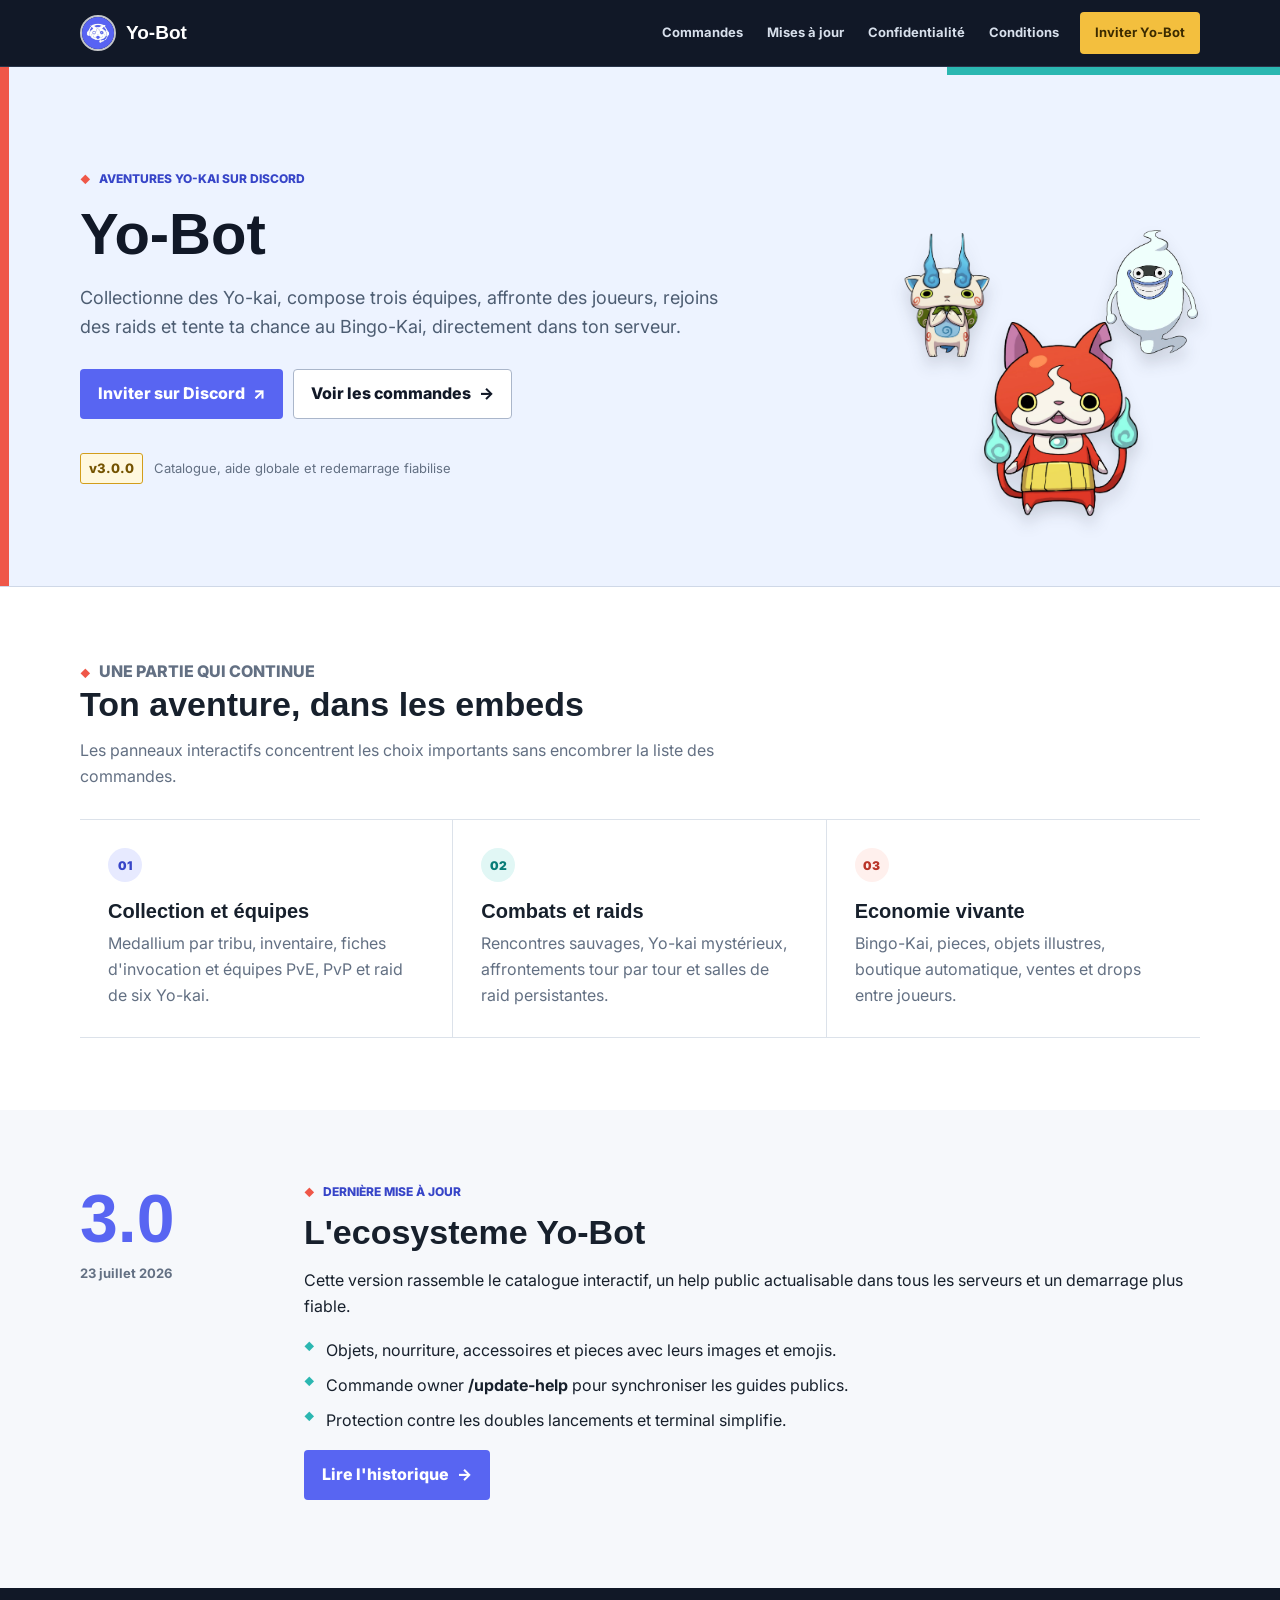
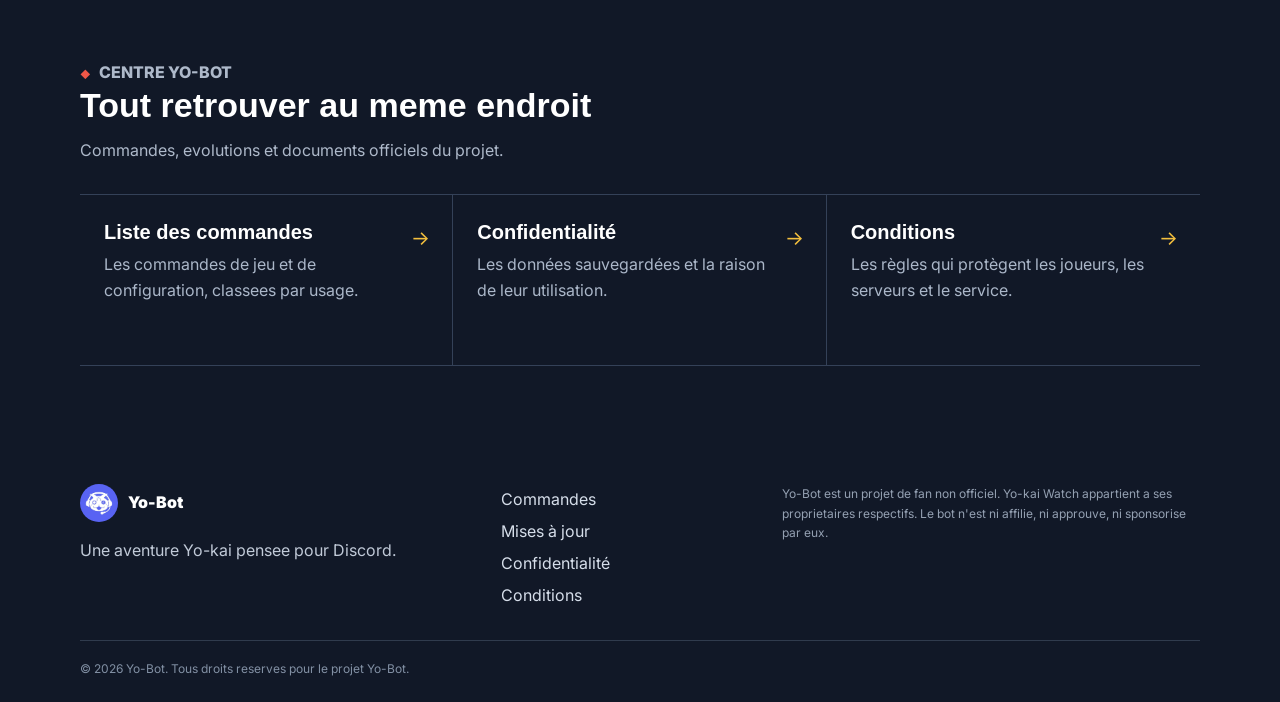
==== commit d20597bd: "reparation bug ?" ====
--- a/index.html
+++ b/index.html
@@ -3,7 +3,7 @@
 <head>
   <meta charset="UTF-8">
   <meta name="viewport" content="width=device-width, initial-scale=1">
-  <meta name="description" content="Yo-Bot, un bot Discord non officiel inspire de Yo-kai Watch: collection, combats, raids, Bingo-Kai et economie.">
+  <meta name="description" content="Yo-Bot, un bot Discord non officiel inspiré de Yo-kai Watch : collection, combats, raids, Bingo-Kai et économie.">
   <title>Yo-Bot | Bot Discord Yo-kai Watch</title>
   <link rel="preconnect" href="https://fonts.googleapis.com">
   <link rel="preconnect" href="https://fonts.gstatic.com" crossorigin>
@@ -20,8 +20,8 @@
       </a>
       <ul class="nav-links">
         <li><a href="commands.html">Commandes</a></li>
-        <li><a href="changelog.html">Mises a jour</a></li>
-        <li><a href="privacy.html">Confidentialite</a></li>
+        <li><a href="changelog.html">Mises à jour</a></li>
+        <li><a href="privacy.html">Confidentialité</a></li>
         <li><a href="terms.html">Conditions</a></li>
         <li><a class="invite-link" href="https://discord.com/oauth2/authorize?client_id=1416433735645265970&amp;scope=bot%20applications.commands&amp;permissions=277025770560" target="_blank" rel="noopener">Inviter Yo-Bot</a></li>
       </ul>
@@ -34,7 +34,7 @@
         <p class="eyebrow">Aventures Yo-kai sur Discord</p>
         <h1 id="hero-title">Yo-Bot</h1>
         <p class="hero-copy">
-          Collectionne des Yo-kai, compose trois equipes, affronte des joueurs,
+          Collectionne des Yo-kai, compose trois équipes, affronte des joueurs,
           rejoins des raids et tente ta chance au Bingo-Kai, directement dans ton serveur.
         </p>
         <div class="hero-actions">
@@ -44,6 +44,11 @@
         <div class="hero-version">
           <span class="version-badge">v3.0.0</span>
           <span>Catalogue, aide globale et redemarrage fiabilise</span>
+        </div>
+        <div class="hero-companions" aria-hidden="true">
+          <img class="companion companion-jibanyan" src="assets/jibanyan-artwork.jpg" alt="">
+          <img class="companion companion-whisper" src="assets/whisper-artwork.jpg" alt="">
+          <img class="companion companion-komasan" src="assets/komasan-artwork.png" alt="">
         </div>
       </div>
     </section>
@@ -58,13 +63,13 @@
         <div class="feature-grid">
           <article class="feature">
             <div class="feature-mark" aria-hidden="true">01</div>
-            <h3>Collection et equipes</h3>
-            <p>Medallium par tribu, inventaire, fiches d'invocation et equipes PvE, PvP et raid de six Yo-kai.</p>
+            <h3>Collection et équipes</h3>
+            <p>Medallium par tribu, inventaire, fiches d'invocation et équipes PvE, PvP et raid de six Yo-kai.</p>
           </article>
           <article class="feature">
             <div class="feature-mark" aria-hidden="true">02</div>
             <h3>Combats et raids</h3>
-            <p>Rencontres sauvages, Yo-kai mysterieux, affrontements tour par tour et salles de raid persistantes.</p>
+            <p>Rencontres sauvages, Yo-kai mystérieux, affrontements tour par tour et salles de raid persistantes.</p>
           </article>
           <article class="feature">
             <div class="feature-mark" aria-hidden="true">03</div>
@@ -82,7 +87,7 @@
           <div class="update-date">23 juillet 2026</div>
         </div>
         <div>
-          <p class="eyebrow">Derniere mise a jour</p>
+          <p class="eyebrow">Dernière mise à jour</p>
           <h2 id="update-title">L'ecosysteme Yo-Bot</h2>
           <p>Cette version rassemble le catalogue interactif, un help public actualisable dans tous les serveurs et un demarrage plus fiable.</p>
           <ul class="clean-list">
@@ -109,13 +114,13 @@
             <span aria-hidden="true">→</span>
           </a>
           <a class="portal-card" href="privacy.html">
-            <h3>Confidentialite</h3>
-            <p>Les donnees sauvegardees et la raison de leur utilisation.</p>
+            <h3>Confidentialité</h3>
+            <p>Les données sauvegardées et la raison de leur utilisation.</p>
             <span aria-hidden="true">→</span>
           </a>
           <a class="portal-card" href="terms.html">
             <h3>Conditions</h3>
-            <p>Les regles qui protègent les joueurs, les serveurs et le service.</p>
+            <p>Les règles qui protègent les joueurs, les serveurs et le service.</p>
             <span aria-hidden="true">→</span>
           </a>
         </div>
@@ -132,8 +137,8 @@
         </div>
         <ul class="footer-links">
           <li><a href="commands.html">Commandes</a></li>
-          <li><a href="changelog.html">Mises a jour</a></li>
-          <li><a href="privacy.html">Confidentialite</a></li>
+          <li><a href="changelog.html">Mises à jour</a></li>
+          <li><a href="privacy.html">Confidentialité</a></li>
           <li><a href="terms.html">Conditions</a></li>
         </ul>
         <p class="disclaimer">Yo-Bot est un projet de fan non officiel. Yo-kai Watch appartient a ses proprietaires respectifs. Le bot n'est ni affilie, ni approuve, ni sponsorise par eux.</p>
--- a/style.css
+++ b/style.css
@@ -1,18 +1,17 @@
 :root {
-  --ink: #131a1f;
-  --ink-soft: #243039;
-  --night: #0b1217;
-  --paper: #f5f7f5;
-  --paper-strong: #ffffff;
-  --line: #d7dfdc;
-  --muted: #64727a;
-  --spirit: #24b9c1;
-  --spirit-dark: #087881;
-  --coral: #e94f3d;
-  --gold: #e6b94c;
-  --gold-dark: #8b6716;
-  --focus: #0b7bd6;
-  --content: 1180px;
+  --navy: #111827;
+  --navy-soft: #263244;
+  --blue: #5865f2;
+  --blue-dark: #3745c8;
+  --cyan: #2bb7b1;
+  --red: #ef5748;
+  --gold: #f3bf3e;
+  --paper: #f6f8fb;
+  --white: #ffffff;
+  --ink: #17202c;
+  --muted: #637083;
+  --line: #dce2ea;
+  --content: 1120px;
   color-scheme: light;
   font-family: Inter, "Segoe UI", Arial, sans-serif;
   font-synthesis: none;
@@ -42,13 +41,8 @@
   color: inherit;
 }
 
-button,
-a {
-  -webkit-tap-highlight-color: transparent;
-}
-
 :focus-visible {
-  outline: 3px solid var(--focus);
+  outline: 3px solid var(--gold);
   outline-offset: 3px;
 }
 
@@ -58,32 +52,37 @@
   top: 8px;
   left: 8px;
   padding: 10px 14px;
-  background: var(--paper-strong);
+  background: var(--white);
   color: var(--ink);
   transform: translateY(-160%);
 }
 
 .skip-link:focus {
   transform: translateY(0);
+}
+
+.shell,
+.nav-shell,
+.hero-content {
+  width: min(calc(100% - 36px), var(--content));
+  margin-inline: auto;
 }
 
 .site-header {
   position: sticky;
   z-index: 50;
   top: 0;
-  border-bottom: 1px solid rgba(215, 223, 220, 0.9);
-  background: rgba(255, 255, 255, 0.96);
-  backdrop-filter: blur(12px);
+  border-bottom: 1px solid #283449;
+  background: var(--navy);
+  color: #fff;
 }
 
 .nav-shell {
-  width: min(calc(100% - 32px), var(--content));
-  min-height: 68px;
-  margin: 0 auto;
+  min-height: 66px;
   display: flex;
   align-items: center;
   justify-content: space-between;
-  gap: 24px;
+  gap: 26px;
 }
 
 .brand {
@@ -91,109 +90,61 @@
   align-items: center;
   gap: 10px;
   flex: 0 0 auto;
-  color: var(--ink);
+  color: #fff;
   font-family: "Trebuchet MS", "Segoe UI", sans-serif;
-  font-size: 20px;
+  font-size: 19px;
   font-weight: 800;
   text-decoration: none;
 }
 
 .brand img {
-  width: 38px;
-  height: 38px;
-  border: 2px solid rgba(36, 185, 193, 0.45);
+  width: 36px;
+  height: 36px;
+  border: 2px solid rgba(255, 255, 255, 0.75);
   border-radius: 50%;
 }
 
 .nav-links {
+  margin: 0;
+  padding: 0;
   display: flex;
   align-items: center;
   justify-content: flex-end;
-  gap: 4px;
-  margin: 0;
-  padding: 0;
+  gap: 2px;
   list-style: none;
 }
 
 .nav-links a {
   min-height: 42px;
-  padding: 9px 12px;
+  padding: 9px 11px;
   display: inline-flex;
   align-items: center;
-  color: var(--ink-soft);
-  font-size: 14px;
+  color: #d7dfeb;
+  font-size: 13px;
   font-weight: 700;
   text-decoration: none;
+  white-space: nowrap;
 }
 
 .nav-links a:hover,
 .nav-links a[aria-current="page"] {
-  color: var(--spirit-dark);
-  box-shadow: inset 0 -3px 0 var(--spirit);
+  color: #fff;
+  box-shadow: inset 0 -3px 0 var(--cyan);
 }
 
 .nav-links .invite-link {
   margin-left: 8px;
-  padding-inline: 16px;
-  background: var(--coral);
-  color: #fff;
+  padding-inline: 15px;
+  border-radius: 4px;
+  background: var(--gold);
+  color: #3c2b00;
   box-shadow: none;
 }
 
 .nav-links .invite-link:hover {
-  background: #c83b2d;
-  color: #fff;
+  background: #ffd363;
+  color: #2b2005;
   box-shadow: none;
-}
-
-.hero {
-  position: relative;
-  min-height: 640px;
-  max-height: 760px;
-  overflow: hidden;
-  display: flex;
-  align-items: center;
-  background: var(--night);
-  color: #fff;
-  isolation: isolate;
-}
-
-.hero::before {
-  position: absolute;
-  z-index: -1;
-  inset: 0;
-  content: "";
-  background:
-    linear-gradient(90deg, rgba(7, 14, 19, 0.98) 0%, rgba(7, 14, 19, 0.9) 45%, rgba(7, 14, 19, 0.18) 78%, rgba(7, 14, 19, 0.38) 100%);
-}
-
-.hero::after {
-  position: absolute;
-  z-index: -2;
-  inset: 0 0 0 40%;
-  content: "";
-  background: url("assets/jibanyan-artwork.jpg") center 38% / cover no-repeat;
-  filter: saturate(1.04) contrast(1.03);
-}
-
-.hero-content {
-  width: min(calc(100% - 32px), var(--content));
-  margin: 0 auto;
-  padding: 72px 0 88px;
-}
-
-.eyebrow {
-  margin: 0 0 14px;
-  color: #8eeff1;
-  font-size: 13px;
-  font-weight: 800;
-  text-transform: uppercase;
-}
-
-.eyebrow::before {
-  content: "◈";
-  margin-right: 8px;
-  color: var(--gold);
 }
 
 h1,
@@ -201,157 +152,252 @@
 h3 {
   margin-top: 0;
   font-family: "Trebuchet MS", "Segoe UI", sans-serif;
-  line-height: 1.12;
+  line-height: 1.14;
   letter-spacing: 0;
 }
 
 h1 {
-  max-width: 700px;
-  margin-bottom: 18px;
-  font-size: 64px;
+  margin-bottom: 16px;
+  font-size: 58px;
 }
 
 h2 {
-  margin-bottom: 18px;
-  font-size: 36px;
+  margin-bottom: 14px;
+  font-size: 34px;
 }
 
 h3 {
   margin-bottom: 8px;
-  font-size: 21px;
+  font-size: 20px;
+}
+
+.eyebrow {
+  margin: 0 0 12px;
+  color: var(--blue-dark);
+  font-size: 12px;
+  font-weight: 800;
+  text-transform: uppercase;
+}
+
+.eyebrow::before {
+  content: "◆";
+  margin-right: 8px;
+  color: var(--red);
+  font-size: 10px;
+}
+
+.hero {
+  position: relative;
+  min-height: 520px;
+  overflow: hidden;
+  display: flex;
+  align-items: center;
+  border-bottom: 1px solid #cfd8e7;
+  background: #edf3ff;
+}
+
+.hero::before {
+  position: absolute;
+  top: 0;
+  bottom: 0;
+  left: 0;
+  width: 9px;
+  content: "";
+  background: var(--red);
+}
+
+.hero::after {
+  position: absolute;
+  top: 0;
+  right: 0;
+  width: 26%;
+  height: 8px;
+  content: "";
+  background: var(--cyan);
+}
+
+.hero-content {
+  position: relative;
+  padding: 76px 360px 76px 0;
+}
+
+.hero h1 {
+  max-width: 650px;
+  color: var(--navy);
 }
 
 .hero-copy {
-  max-width: 660px;
+  max-width: 640px;
   margin: 0;
-  color: #dbe7e9;
-  font-size: 19px;
+  color: #4d5d72;
+  font-size: 18px;
 }
 
 .hero-actions {
-  margin-top: 30px;
+  margin-top: 28px;
   display: flex;
   flex-wrap: wrap;
-  gap: 12px;
+  gap: 10px;
 }
 
 .button {
-  min-height: 48px;
-  padding: 12px 18px;
+  min-height: 46px;
+  padding: 11px 17px;
+  border: 1px solid transparent;
+  border-radius: 4px;
   display: inline-flex;
   align-items: center;
   justify-content: center;
-  gap: 9px;
-  border: 1px solid transparent;
-  border-radius: 5px;
+  gap: 8px;
   font-weight: 800;
   text-decoration: none;
 }
 
 .button-primary {
-  background: var(--coral);
+  background: var(--blue);
   color: #fff;
 }
 
 .button-primary:hover {
-  background: #c83b2d;
+  background: var(--blue-dark);
 }
 
 .button-secondary {
-  border-color: rgba(255, 255, 255, 0.45);
-  background: rgba(11, 18, 23, 0.55);
-  color: #fff;
+  border-color: #aab6ca;
+  background: var(--white);
+  color: var(--navy);
 }
 
 .button-secondary:hover {
-  border-color: var(--spirit);
-  color: #9ff7f8;
+  border-color: var(--blue);
+  color: var(--blue-dark);
 }
 
 .hero-version {
-  margin-top: 44px;
+  margin-top: 34px;
   display: flex;
   align-items: center;
-  gap: 12px;
-  color: #cfdbdd;
-  font-size: 14px;
+  gap: 11px;
+  color: var(--muted);
+  font-size: 13px;
 }
 
 .version-badge {
-  padding: 5px 9px;
-  border: 1px solid rgba(230, 185, 76, 0.75);
-  border-radius: 4px;
-  color: #ffe6a5;
+  padding: 4px 8px;
+  border: 1px solid #d29d1b;
+  border-radius: 3px;
+  background: #fff8de;
+  color: #745300;
   font-weight: 800;
 }
 
+.hero-companions {
+  position: absolute;
+  right: 0;
+  bottom: 42px;
+  width: 312px;
+  height: 300px;
+}
+
+.companion {
+  position: absolute;
+  object-fit: contain;
+  filter: drop-shadow(0 10px 8px rgba(23, 32, 44, 0.16));
+}
+
+.companion-jibanyan {
+  right: 62px;
+  bottom: 0;
+  width: 154px;
+  height: 198px;
+  z-index: 2;
+}
+
+.companion-whisper {
+  top: 12px;
+  right: 2px;
+  width: 92px;
+  height: 124px;
+}
+
+.companion-komasan {
+  top: 0;
+  left: 0;
+  width: 118px;
+  height: 154px;
+}
+
 .section {
-  padding: 80px 0;
+  padding: 72px 0;
+}
+
+.section-white {
+  background: var(--white);
 }
 
 .section-dark {
-  background: var(--ink);
-  color: #f7fbfb;
-}
-
-.section-white {
-  background: var(--paper-strong);
-}
-
-.shell {
-  width: min(calc(100% - 32px), var(--content));
-  margin: 0 auto;
+  background: var(--navy);
+  color: #fff;
 }
 
 .section-heading {
-  max-width: 760px;
-  margin-bottom: 34px;
+  max-width: 720px;
+  margin-bottom: 30px;
 }
 
 .section-heading p {
   margin: 0;
   color: var(--muted);
-  font-size: 17px;
+  font-size: 16px;
 }
 
 .section-dark .section-heading p {
-  color: #b7c7cb;
-}
-
-.feature-grid,
-.portal-grid {
+  color: #aeb9ca;
+}
+
+.section-dark .eyebrow {
+  color: #78ded9;
+}
+
+.feature-grid {
   display: grid;
   grid-template-columns: repeat(3, minmax(0, 1fr));
-  gap: 18px;
+  border-top: 1px solid var(--line);
+  border-bottom: 1px solid var(--line);
 }
 
 .feature {
-  min-height: 218px;
-  padding: 26px;
-  border-top: 4px solid var(--spirit);
-  background: var(--paper-strong);
-}
-
-.feature:nth-child(2) {
-  border-top-color: var(--coral);
-}
-
-.feature:nth-child(3) {
-  border-top-color: var(--gold);
+  min-height: 200px;
+  padding: 28px;
+  border-right: 1px solid var(--line);
+  background: var(--white);
+}
+
+.feature:last-child {
+  border-right: 0;
 }
 
 .feature-mark {
-  width: 44px;
-  height: 44px;
-  margin-bottom: 20px;
-  border: 1px solid var(--line);
+  width: 34px;
+  height: 34px;
+  margin-bottom: 18px;
   border-radius: 50%;
   display: grid;
   place-items: center;
-  background: #e8f8f8;
-  color: var(--spirit-dark);
-  font-size: 21px;
+  background: #e7eaff;
+  color: var(--blue-dark);
+  font-size: 12px;
   font-weight: 900;
+}
+
+.feature:nth-child(2) .feature-mark {
+  background: #e1f7f5;
+  color: #087d78;
+}
+
+.feature:nth-child(3) .feature-mark {
+  background: #fff0ed;
+  color: #ba3529;
 }
 
 .feature p,
@@ -360,44 +406,18 @@
   color: var(--muted);
 }
 
-.portal-card {
-  position: relative;
-  min-height: 190px;
-  padding: 26px;
-  border: 1px solid #3b4850;
-  border-radius: 6px;
-  color: #fff;
-  text-decoration: none;
-}
-
-.portal-card:hover {
-  border-color: var(--spirit);
-  background: #18242b;
-}
-
-.portal-card p {
-  color: #b7c7cb;
-}
-
-.portal-card span {
-  position: absolute;
-  right: 24px;
-  bottom: 18px;
-  color: var(--gold);
-  font-size: 25px;
-}
-
 .update-band {
   display: grid;
-  grid-template-columns: minmax(0, 0.72fr) minmax(0, 1.28fr);
-  gap: 48px;
+  grid-template-columns: 180px minmax(0, 1fr);
+  gap: 44px;
   align-items: start;
 }
 
 .update-number {
-  color: var(--coral);
+  padding-top: 6px;
+  color: var(--blue);
   font-family: "Trebuchet MS", "Segoe UI", sans-serif;
-  font-size: 92px;
+  font-size: 68px;
   font-weight: 900;
   line-height: 0.9;
 }
@@ -405,177 +425,219 @@
 .update-date {
   margin-top: 14px;
   color: var(--muted);
+  font-size: 13px;
   font-weight: 700;
 }
 
 .clean-list {
-  margin: 20px 0 0;
+  margin: 18px 0 0;
   padding: 0;
   list-style: none;
 }
 
 .clean-list li {
   position: relative;
-  margin: 10px 0;
-  padding-left: 24px;
+  margin: 9px 0;
+  padding-left: 22px;
 }
 
 .clean-list li::before {
   position: absolute;
   left: 0;
   content: "◆";
-  color: var(--spirit);
-  font-size: 12px;
+  color: var(--cyan);
+  font-size: 10px;
+}
+
+.portal-grid {
+  display: grid;
+  grid-template-columns: repeat(3, minmax(0, 1fr));
+  border-top: 1px solid #344158;
+  border-bottom: 1px solid #344158;
+}
+
+.portal-card {
+  position: relative;
+  min-height: 170px;
+  padding: 26px 48px 26px 24px;
+  border-right: 1px solid #344158;
+  color: #fff;
+  text-decoration: none;
+}
+
+.portal-card:last-child {
+  border-right: 0;
+}
+
+.portal-card:hover {
+  background: #182337;
+}
+
+.portal-card p {
+  color: #abb7c9;
+}
+
+.portal-card span {
+  position: absolute;
+  top: 27px;
+  right: 22px;
+  color: var(--gold);
+  font-size: 20px;
 }
 
 .page-hero {
-  padding: 78px 0 58px;
-  border-bottom: 1px solid #314049;
-  background: var(--night);
-  color: #fff;
+  padding: 66px 0 48px;
+  border-bottom: 1px solid var(--line);
+  background: var(--white);
 }
 
 .page-hero .shell {
-  display: grid;
-  grid-template-columns: minmax(0, 1fr) 190px;
-  gap: 36px;
-  align-items: center;
+  position: relative;
+  padding-left: 24px;
+}
+
+.page-hero .shell::before {
+  position: absolute;
+  top: 2px;
+  bottom: 2px;
+  left: 0;
+  width: 5px;
+  content: "";
+  background: var(--blue);
 }
 
 .page-hero h1 {
+  max-width: 820px;
   margin-bottom: 12px;
-  font-size: 48px;
+  font-size: 44px;
+  color: var(--navy);
 }
 
 .page-hero p {
   max-width: 760px;
   margin: 0;
-  color: #c5d3d6;
-  font-size: 18px;
-}
-
-.page-hero img {
-  width: 168px;
-  height: 168px;
-  justify-self: end;
-  object-fit: contain;
+  color: var(--muted);
+  font-size: 17px;
 }
 
 .anchor-nav {
   position: sticky;
   z-index: 20;
-  top: 69px;
+  top: 66px;
   border-bottom: 1px solid var(--line);
-  background: rgba(245, 247, 245, 0.96);
+  background: rgba(246, 248, 251, 0.97);
   backdrop-filter: blur(10px);
 }
 
 .anchor-nav .shell {
-  min-height: 56px;
+  min-height: 52px;
   display: flex;
   align-items: center;
-  gap: 8px;
+  gap: 4px;
   overflow-x: auto;
   scrollbar-width: none;
 }
 
-.anchor-nav .shell::-webkit-scrollbar {
+.anchor-nav .shell::-webkit-scrollbar,
+.nav-links::-webkit-scrollbar {
   display: none;
 }
 
 .anchor-nav a {
-  padding: 8px 12px;
+  padding: 7px 11px;
   flex: 0 0 auto;
-  border-radius: 4px;
-  color: var(--ink-soft);
+  border-radius: 3px;
+  color: #47556a;
+  font-size: 13px;
+  font-weight: 800;
+  text-decoration: none;
+}
+
+.anchor-nav a:hover {
+  background: #e5e9ff;
+  color: var(--blue-dark);
+}
+
+.command-section {
+  padding: 58px 0;
+  scroll-margin-top: 118px;
+}
+
+.command-section:nth-child(even) {
+  background: var(--white);
+}
+
+.command-section-header {
+  display: grid;
+  grid-template-columns: minmax(230px, 0.4fr) minmax(0, 0.6fr);
+  gap: 32px;
+  align-items: end;
+  margin-bottom: 22px;
+}
+
+.command-section-header h2 {
+  margin-bottom: 0;
+}
+
+.command-section-header p {
+  margin: 0;
+  color: var(--muted);
+}
+
+.command-list {
+  border-top: 1px solid var(--line);
+}
+
+.command-row {
+  min-height: 72px;
+  padding: 15px 4px;
+  border-bottom: 1px solid var(--line);
+  display: grid;
+  grid-template-columns: minmax(230px, 0.38fr) minmax(0, 0.62fr);
+  gap: 28px;
+  align-items: center;
+}
+
+.command-name {
+  color: var(--blue-dark);
+  font-family: Consolas, "SFMono-Regular", monospace;
   font-size: 14px;
   font-weight: 800;
-  text-decoration: none;
-}
-
-.anchor-nav a:hover {
-  background: #dff3f3;
-  color: var(--spirit-dark);
-}
-
-.command-section {
-  padding: 64px 0;
-  scroll-margin-top: 126px;
-}
-
-.command-section:nth-child(even) {
-  background: var(--paper-strong);
-}
-
-.command-section-header {
-  display: flex;
-  align-items: end;
-  justify-content: space-between;
-  gap: 24px;
-  margin-bottom: 24px;
-}
-
-.command-section-header p {
-  max-width: 660px;
-  margin: 0;
-  color: var(--muted);
-}
-
-.command-list {
-  border-top: 1px solid var(--line);
-}
-
-.command-row {
-  min-height: 78px;
-  padding: 17px 6px;
-  border-bottom: 1px solid var(--line);
-  display: grid;
-  grid-template-columns: minmax(220px, 0.36fr) minmax(0, 0.64fr);
-  gap: 28px;
-  align-items: center;
-}
-
-.command-name {
-  color: var(--spirit-dark);
-  font-family: Consolas, "SFMono-Regular", monospace;
-  font-size: 15px;
-  font-weight: 800;
 }
 
 .command-row p {
   margin: 0;
-  color: var(--ink-soft);
+  color: #3e4a5b;
 }
 
 .tag {
-  margin-left: 8px;
-  padding: 3px 6px;
+  margin-left: 7px;
+  padding: 3px 5px;
   border: 1px solid var(--line);
-  border-radius: 4px;
+  border-radius: 3px;
   color: var(--muted);
   font-family: Inter, "Segoe UI", sans-serif;
-  font-size: 11px;
+  font-size: 10px;
   font-weight: 800;
   text-transform: uppercase;
 }
 
 .tag-admin {
-  border-color: #efd4a0;
-  background: #fff4d9;
-  color: var(--gold-dark);
+  border-color: #e7c66e;
+  background: #fff7da;
+  color: #715400;
 }
 
 .timeline {
   position: relative;
-  max-width: 900px;
-  margin: 0 auto;
+  max-width: 850px;
 }
 
 .timeline::before {
   position: absolute;
-  top: 16px;
-  bottom: 16px;
-  left: 23px;
+  top: 12px;
+  bottom: 12px;
+  left: 16px;
   width: 2px;
   content: "";
   background: var(--line);
@@ -583,7 +645,7 @@
 
 .release {
   position: relative;
-  padding: 0 0 54px 76px;
+  padding: 0 0 48px 62px;
 }
 
 .release:last-child {
@@ -593,70 +655,69 @@
 .release-dot {
   position: absolute;
   top: 2px;
-  left: 10px;
-  width: 28px;
-  height: 28px;
-  border: 6px solid var(--paper);
+  left: 6px;
+  width: 22px;
+  height: 22px;
+  border: 5px solid var(--paper);
   border-radius: 50%;
-  background: var(--spirit);
-  box-shadow: 0 0 0 1px var(--spirit-dark);
+  background: var(--cyan);
+  box-shadow: 0 0 0 1px #07827c;
 }
 
 .release-major .release-dot {
-  background: var(--coral);
-  box-shadow: 0 0 0 1px #a62b20;
+  background: var(--red);
+  box-shadow: 0 0 0 1px #b9382d;
 }
 
 .release-meta {
-  margin-bottom: 10px;
+  margin-bottom: 8px;
   display: flex;
   flex-wrap: wrap;
   gap: 10px;
   color: var(--muted);
-  font-size: 14px;
+  font-size: 13px;
   font-weight: 700;
 }
 
 .release-version {
-  color: var(--coral);
+  color: var(--blue-dark);
 }
 
 .release h2 {
-  margin-bottom: 8px;
-  font-size: 28px;
+  margin-bottom: 6px;
+  font-size: 26px;
 }
 
 .legal-layout {
   display: grid;
-  grid-template-columns: 250px minmax(0, 1fr);
-  gap: 54px;
+  grid-template-columns: 230px minmax(0, 1fr);
+  gap: 48px;
   align-items: start;
 }
 
 .legal-toc {
   position: sticky;
-  top: 102px;
-  padding: 20px;
-  border: 1px solid var(--line);
-  border-radius: 6px;
-  background: var(--paper-strong);
+  top: 94px;
+  padding: 18px;
+  border-left: 3px solid var(--cyan);
+  background: var(--white);
 }
 
 .legal-toc strong {
   display: block;
-  margin-bottom: 10px;
+  margin-bottom: 8px;
 }
 
 .legal-toc a {
-  padding: 6px 0;
+  padding: 5px 0;
   display: block;
   color: var(--muted);
-  font-size: 14px;
+  font-size: 13px;
   text-decoration: none;
 }
 
 .legal-toc a:hover {
-  color: var(--spirit-dark);
+  color: var(--blue-dark);
 }
 
 .legal-copy {
@@ -664,54 +725,54 @@
 }
 
 .legal-copy section {
-  padding: 0 0 46px;
-  scroll-margin-top: 100px;
+  padding: 0 0 40px;
+  scroll-margin-top: 96px;
 }
 
 .legal-copy h2 {
-  font-size: 28px;
+  font-size: 26px;
 }
 
 .legal-copy h3 {
-  margin-top: 28px;
-  font-size: 19px;
+  margin-top: 24px;
+  font-size: 18px;
 }
 
 .legal-copy p,
 .legal-copy li {
-  color: var(--ink-soft);
+  color: #3f4b5d;
 }
 
 .notice {
-  margin: 0 0 34px;
-  padding: 18px 20px;
+  margin: 0 0 32px;
+  padding: 15px 17px;
   border-left: 4px solid var(--gold);
-  background: #fff8e8;
+  background: #fff9e7;
 }
 
 .site-footer {
-  padding: 52px 0 30px;
-  background: var(--night);
-  color: #c4d0d3;
+  padding: 46px 0 24px;
+  background: var(--navy);
+  color: #c1cad8;
 }
 
 .footer-grid {
   display: grid;
-  grid-template-columns: 1.2fr 0.8fr 1fr;
-  gap: 42px;
+  grid-template-columns: 1.1fr 0.7fr 1.2fr;
+  gap: 38px;
 }
 
 .footer-brand {
   display: flex;
   align-items: center;
-  gap: 12px;
+  gap: 10px;
   color: #fff;
   font-weight: 900;
 }
 
 .footer-brand img {
-  width: 46px;
-  height: 46px;
+  width: 38px;
+  height: 38px;
   border-radius: 50%;
 }
 
@@ -722,62 +783,71 @@
 }
 
 .footer-links a {
-  padding: 4px 0;
+  padding: 3px 0;
   display: inline-block;
-  color: #d8e3e5;
+  color: #d6deea;
   text-decoration: none;
 }
 
 .footer-links a:hover {
-  color: #8eeff1;
+  color: #8ee5e1;
 }
 
 .disclaimer {
   margin: 0;
-  color: #91a2a7;
-  font-size: 13px;
+  color: #94a0b2;
+  font-size: 12px;
 }
 
 .copyright {
-  margin-top: 34px;
-  padding-top: 20px;
-  border-top: 1px solid #2a3941;
-  color: #83959b;
-  font-size: 13px;
+  margin-top: 28px;
+  padding-top: 18px;
+  border-top: 1px solid #303b4d;
+  color: #8290a4;
+  font-size: 12px;
 }
 
 @media (max-width: 900px) {
   .nav-shell {
-    padding: 10px 0;
+    padding: 8px 0;
     align-items: flex-start;
     flex-direction: column;
-    gap: 4px;
+    gap: 3px;
   }
 
   .nav-links {
     width: 100%;
     justify-content: flex-start;
     overflow-x: auto;
+    scrollbar-width: none;
   }
 
   .nav-links .invite-link {
     margin-left: 0;
   }
 
-  .hero {
-    min-height: 600px;
-  }
-
-  .hero::before {
-    background: linear-gradient(90deg, rgba(7, 14, 19, 0.97) 0%, rgba(7, 14, 19, 0.88) 64%, rgba(7, 14, 19, 0.42) 100%);
-  }
-
-  .hero::after {
-    left: 30%;
-  }
-
-  h1 {
-    font-size: 48px;
+  .hero-content {
+    padding-right: 270px;
+  }
+
+  .hero-companions {
+    width: 242px;
+  }
+
+  .companion-jibanyan {
+    right: 44px;
+    width: 132px;
+    height: 172px;
+  }
+
+  .companion-whisper {
+    width: 76px;
+    height: 104px;
+  }
+
+  .companion-komasan {
+    width: 96px;
+    height: 132px;
   }
 
   .feature-grid,
@@ -785,11 +855,22 @@
     grid-template-columns: 1fr;
   }
 
-  .feature {
+  .feature,
+  .portal-card {
     min-height: 0;
-  }
-
-  .update-band,
+    border-right: 0;
+    border-bottom: 1px solid var(--line);
+  }
+
+  .portal-card {
+    border-bottom-color: #344158;
+  }
+
+  .feature:last-child,
+  .portal-card:last-child {
+    border-bottom: 0;
+  }
+
   .legal-layout {
     grid-template-columns: 1fr;
   }
@@ -803,129 +884,164 @@
   }
 
   .anchor-nav {
-    top: 116px;
-  }
-
-  .command-section {
-    scroll-margin-top: 172px;
+    top: 111px;
   }
 }
 
 @media (max-width: 620px) {
+  .shell,
+  .nav-shell,
+  .hero-content {
+    width: min(calc(100% - 24px), var(--content));
+  }
+
   .nav-shell {
-    width: min(calc(100% - 24px), var(--content));
     padding: 6px 0;
   }
 
   .brand {
-    font-size: 18px;
+    font-size: 17px;
   }
 
   .brand img {
-    width: 34px;
-    height: 34px;
-  }
-
-  .nav-links {
-    scrollbar-width: none;
-  }
-
-  .nav-links::-webkit-scrollbar {
-    display: none;
+    width: 32px;
+    height: 32px;
   }
 
   .nav-links a {
-    min-height: 36px;
-    padding: 6px 7px;
+    min-height: 34px;
+    padding: 5px 7px;
     font-size: 11px;
-    white-space: nowrap;
   }
 
   .nav-links .invite-link {
     display: none;
   }
 
-  .section {
-    padding: 58px 0;
-  }
-
-  .hero {
-    min-height: calc(100svh - 140px);
-    max-height: none;
-    align-items: flex-end;
-  }
-
-  .hero::before {
-    background: linear-gradient(0deg, rgba(7, 14, 19, 0.99) 0%, rgba(7, 14, 19, 0.94) 58%, rgba(7, 14, 19, 0.4) 100%);
-  }
-
-  .hero::after {
-    inset: 0;
-    background-position: center 18%;
-  }
-
-  .hero-content {
-    padding: 170px 0 34px;
-  }
-
   h1 {
     font-size: 42px;
   }
 
   h2 {
-    font-size: 30px;
+    font-size: 29px;
+  }
+
+  .hero {
+    min-height: 0;
+  }
+
+  .hero-content {
+    padding: 54px 0 34px;
   }
 
   .hero-copy {
-    font-size: 17px;
+    font-size: 16px;
+  }
+
+  .hero-actions {
+    margin-top: 22px;
   }
 
   .hero-actions .button {
     width: 100%;
   }
 
+  .hero-version {
+    align-items: flex-start;
+  }
+
+  .hero-companions {
+    position: relative;
+    right: auto;
+    bottom: auto;
+    width: 100%;
+    height: 88px;
+    margin-top: 22px;
+    border-top: 1px solid #cfd8e7;
+  }
+
+  .companion {
+    top: 10px;
+    bottom: auto;
+    width: 58px;
+    height: 72px;
+  }
+
+  .companion-jibanyan {
+    left: calc(50% - 29px);
+    right: auto;
+    z-index: 2;
+  }
+
+  .companion-komasan {
+    left: calc(50% - 98px);
+  }
+
+  .companion-whisper {
+    right: calc(50% - 98px);
+  }
+
+  .section {
+    padding: 54px 0;
+  }
+
+  .feature {
+    padding: 22px 18px;
+  }
+
+  .update-band {
+    grid-template-columns: 1fr;
+    gap: 20px;
+  }
+
+  .update-number {
+    font-size: 58px;
+  }
+
   .page-hero {
-    padding: 52px 0 42px;
-  }
-
-  .page-hero .shell {
-    grid-template-columns: 1fr;
+    padding: 46px 0 38px;
   }
 
   .page-hero h1 {
-    font-size: 36px;
-  }
-
-  .page-hero img {
-    width: 120px;
-    height: 120px;
-    justify-self: start;
-  }
-
-  .command-section-header {
-    align-items: start;
-    flex-direction: column;
-  }
-
+    font-size: 35px;
+  }
+
+  .page-hero p {
+    font-size: 15px;
+  }
+
+  .anchor-nav {
+    top: 83px;
+  }
+
+  .command-section {
+    padding: 48px 0;
+    scroll-margin-top: 136px;
+  }
+
+  .command-section-header,
   .command-row {
     grid-template-columns: 1fr;
-    gap: 6px;
-  }
-
-  .update-number {
-    font-size: 72px;
+  }
+
+  .command-section-header {
+    gap: 8px;
+  }
+
+  .command-row {
+    gap: 5px;
   }
 
   .release {
-    padding-left: 58px;
+    padding-left: 50px;
+  }
+
+  .timeline::before {
+    left: 12px;
   }
 
   .release-dot {
-    left: 1px;
-  }
-
-  .timeline::before {
-    left: 14px;
+    left: 2px;
   }
 
   .footer-grid {
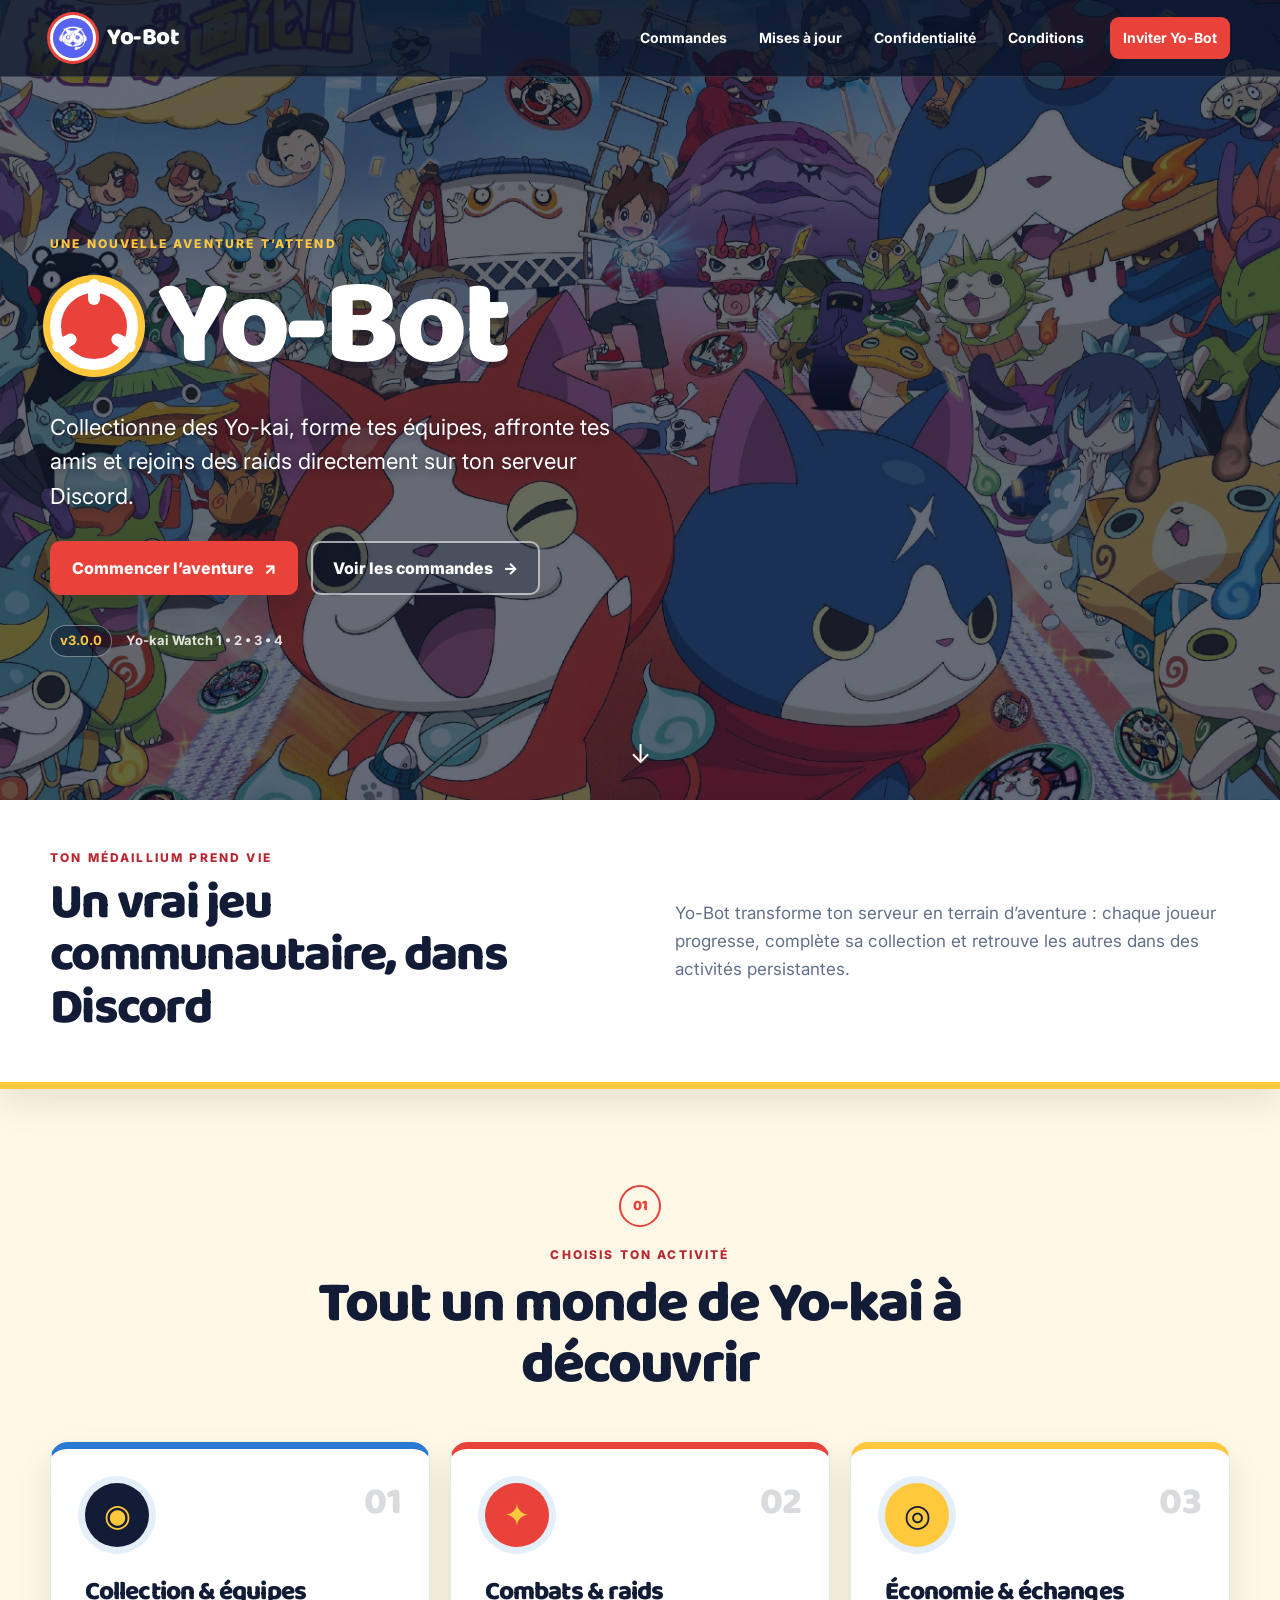
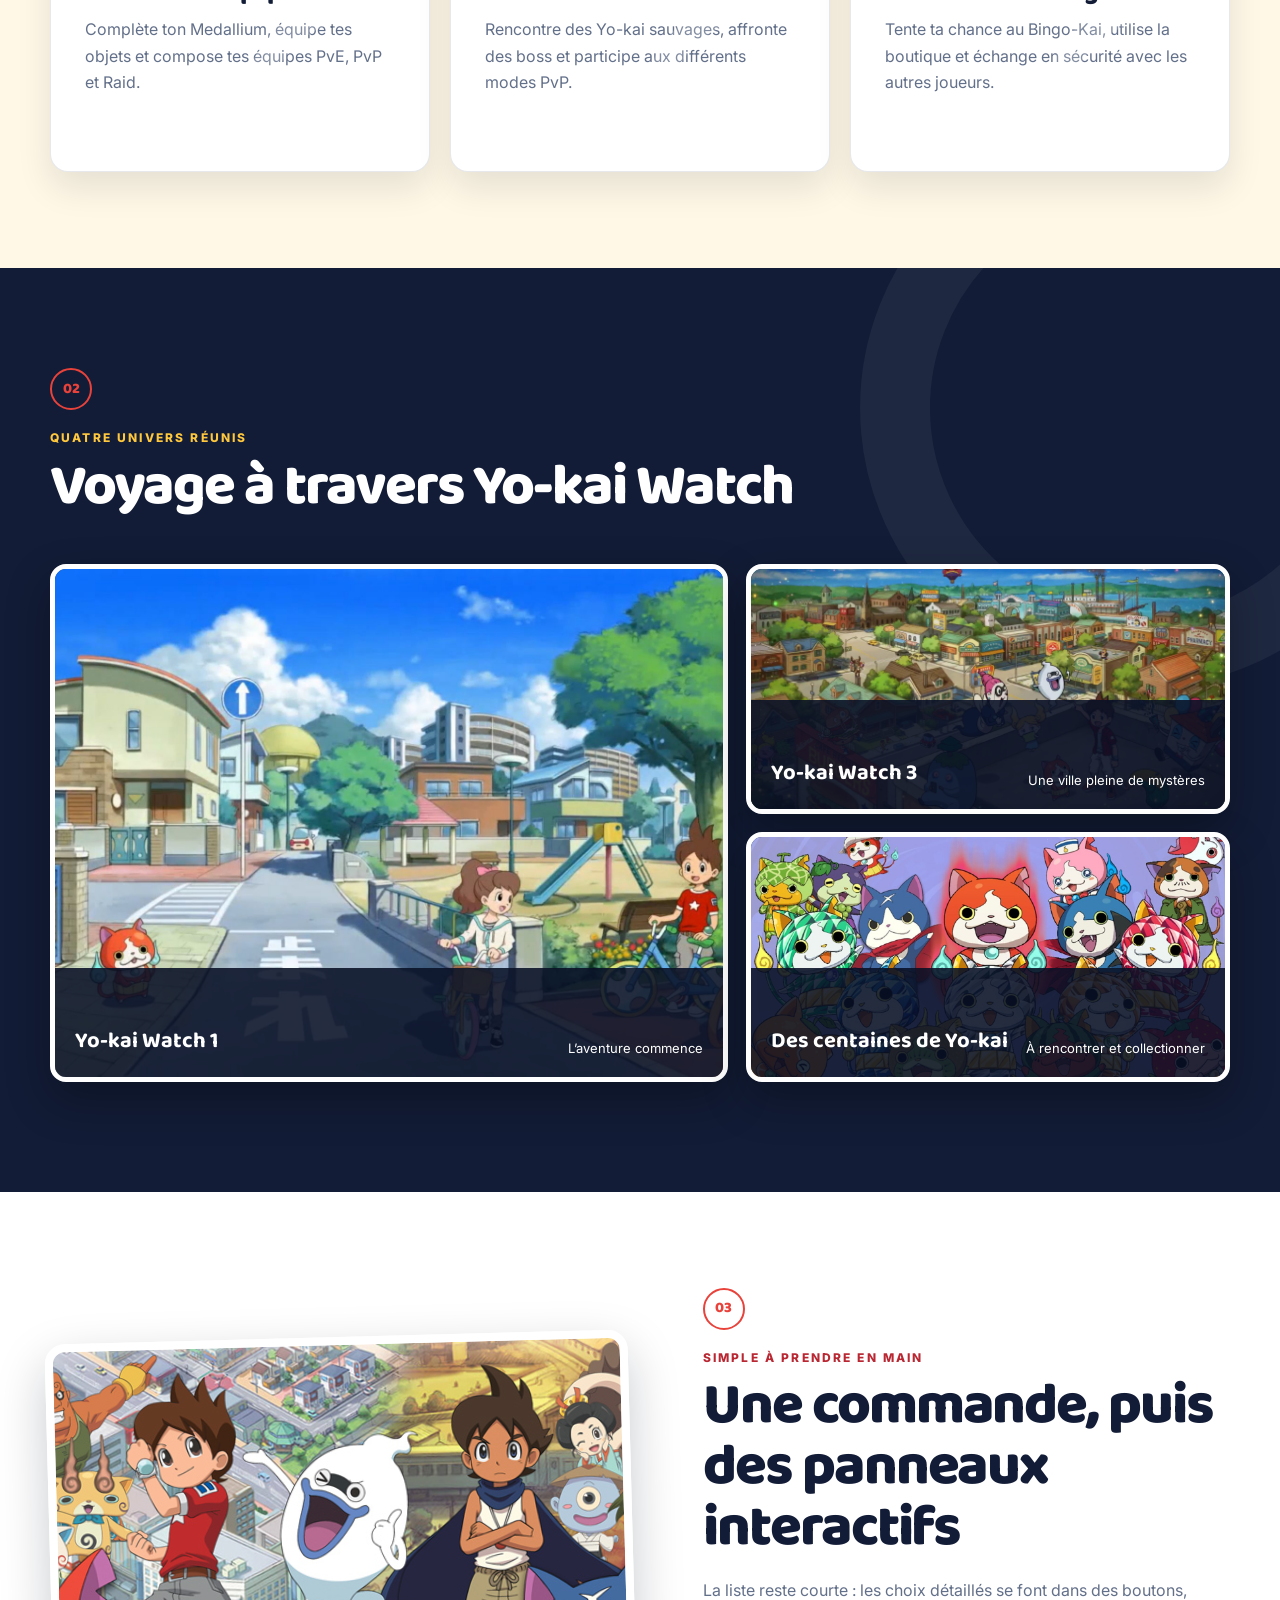
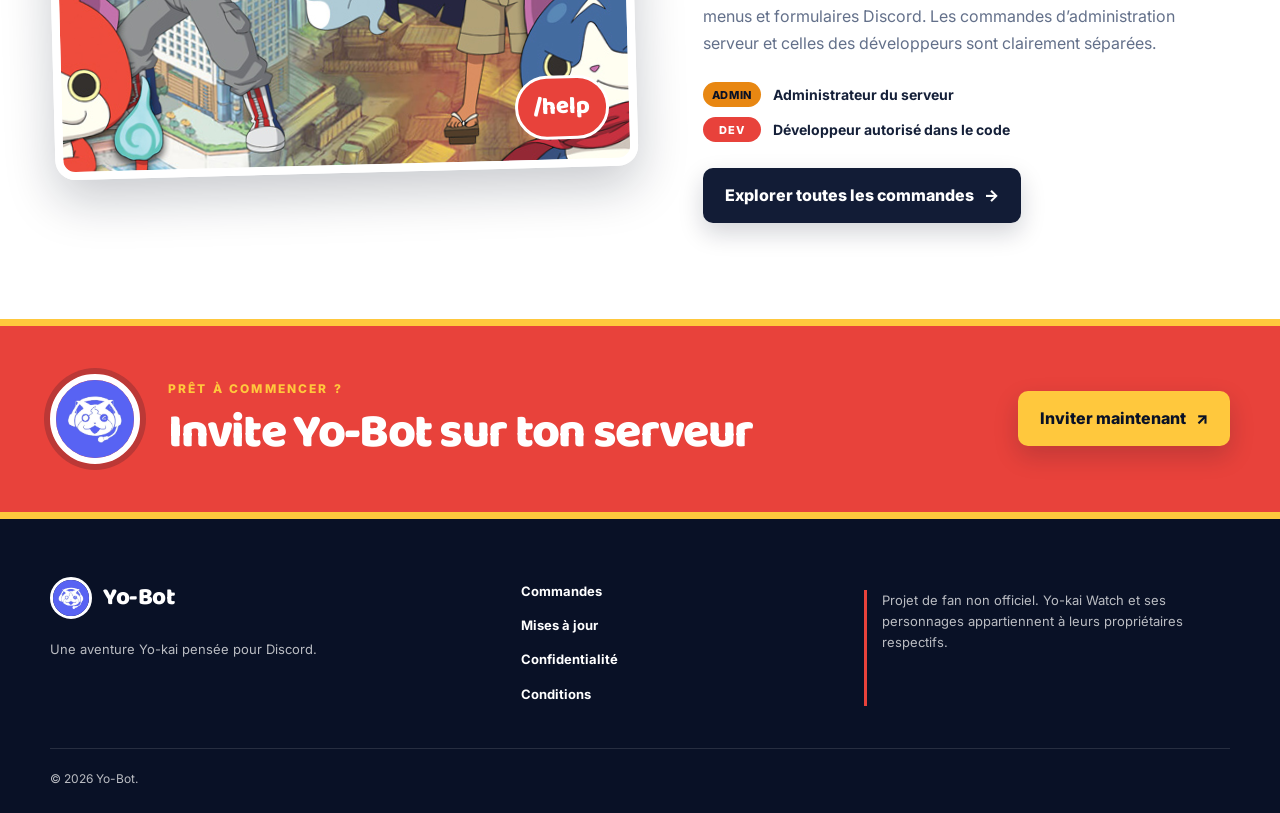
==== commit 294d78e8: "Refonte Yo-kai et mise à jour des commandes" ====
--- a/index.html
+++ b/index.html
@@ -3,127 +3,155 @@
 <head>
   <meta charset="UTF-8">
   <meta name="viewport" content="width=device-width, initial-scale=1">
-  <meta name="description" content="Yo-Bot, un bot Discord non officiel inspiré de Yo-kai Watch : collection, combats, raids, Bingo-Kai et économie.">
-  <title>Yo-Bot | Bot Discord Yo-kai Watch</title>
+  <meta name="description" content="Yo-Bot, une aventure Yo-kai complète sur Discord : collection, combats, raids, Bingo-Kai et économie.">
+  <meta property="og:type" content="website">
+  <meta property="og:title" content="Yo-Bot">
+  <meta property="og:description" content="Collectionne, combats et pars en raid avec tes amis sur Discord.">
+  <meta property="og:url" content="https://mattheube.github.io/Yo-Bot/">
+  <meta property="og:image" content="https://mattheube.github.io/Yo-Bot/assets/og.png">
+  <meta name="twitter:card" content="summary_large_image">
+  <title>Yo-Bot | L’aventure Yo-kai sur Discord</title>
   <link rel="preconnect" href="https://fonts.googleapis.com">
   <link rel="preconnect" href="https://fonts.gstatic.com" crossorigin>
-  <link href="https://fonts.googleapis.com/css2?family=Inter:wght@400;600;700;800&display=swap" rel="stylesheet">
+  <link href="https://fonts.googleapis.com/css2?family=Baloo+2:wght@600;700;800&amp;family=Inter:wght@400;600;700;800&amp;display=swap" rel="stylesheet">
   <link rel="stylesheet" href="style.css">
+  <script src="site.js" defer></script>
 </head>
-<body>
+<body class="home-page">
   <a class="skip-link" href="#contenu">Aller au contenu</a>
-  <header class="site-header">
+  <header class="site-header site-header-overlay">
     <nav class="nav-shell" aria-label="Navigation principale">
       <a class="brand" href="index.html" aria-current="page">
-        <img src="assets/yo-bot-avatar.png" alt="">
+        <span class="brand-watch"><img src="assets/yo-bot-avatar.png" alt=""></span>
         <span>Yo-Bot</span>
       </a>
-      <ul class="nav-links">
-        <li><a href="commands.html">Commandes</a></li>
-        <li><a href="changelog.html">Mises à jour</a></li>
-        <li><a href="privacy.html">Confidentialité</a></li>
-        <li><a href="terms.html">Conditions</a></li>
-        <li><a class="invite-link" href="https://discord.com/oauth2/authorize?client_id=1416433735645265970&amp;scope=bot%20applications.commands&amp;permissions=277025770560" target="_blank" rel="noopener">Inviter Yo-Bot</a></li>
+      <button class="nav-toggle" type="button" aria-expanded="false" aria-controls="main-nav">Menu</button>
+      <ul class="nav-links" id="main-nav">
+        <li><a href="commands.html" data-fr="Commandes" data-en="Commands">Commandes</a></li>
+        <li><a href="changelog.html" data-fr="Mises à jour" data-en="Updates">Mises à jour</a></li>
+        <li><a href="privacy.html" data-fr="Confidentialité" data-en="Privacy">Confidentialité</a></li>
+        <li><a href="terms.html" data-fr="Conditions" data-en="Terms">Conditions</a></li>
+        <li><a class="invite-link" href="https://discord.com/oauth2/authorize?client_id=1416433735645265970&amp;scope=bot%20applications.commands&amp;permissions=277025770560" target="_blank" rel="noopener" data-fr="Inviter Yo-Bot" data-en="Invite Yo-Bot">Inviter Yo-Bot</a></li>
       </ul>
     </nav>
   </header>
 
   <main id="contenu">
-    <section class="hero" aria-labelledby="hero-title">
-      <div class="hero-content">
-        <p class="eyebrow">Aventures Yo-kai sur Discord</p>
-        <h1 id="hero-title">Yo-Bot</h1>
-        <p class="hero-copy">
-          Collectionne des Yo-kai, compose trois équipes, affronte des joueurs,
-          rejoins des raids et tente ta chance au Bingo-Kai, directement dans ton serveur.
-        </p>
-        <div class="hero-actions">
-          <a class="button button-primary" href="https://discord.com/oauth2/authorize?client_id=1416433735645265970&amp;scope=bot%20applications.commands&amp;permissions=277025770560" target="_blank" rel="noopener">Inviter sur Discord <span aria-hidden="true">↗</span></a>
-          <a class="button button-secondary" href="commands.html">Voir les commandes <span aria-hidden="true">→</span></a>
+    <section class="hero-yokai" aria-labelledby="hero-title">
+      <div class="hero-shade"></div>
+      <div class="hero-inner shell">
+        <div class="hero-copy-card">
+          <p class="eyebrow light" data-fr="Une nouvelle aventure t’attend" data-en="A new adventure awaits">Une nouvelle aventure t’attend</p>
+          <div class="hero-title-lockup">
+            <span class="watch-orbit" aria-hidden="true"><span></span></span>
+            <h1 id="hero-title">Yo-Bot</h1>
+          </div>
+          <p class="hero-lead" data-fr="Collectionne des Yo-kai, forme tes équipes, affronte tes amis et rejoins des raids directement sur ton serveur Discord." data-en="Collect Yo-kai, build your teams, challenge your friends and join raids directly on your Discord server.">Collectionne des Yo-kai, forme tes équipes, affronte tes amis et rejoins des raids directement sur ton serveur Discord.</p>
+          <div class="hero-actions">
+            <a class="button button-primary" href="https://discord.com/oauth2/authorize?client_id=1416433735645265970&amp;scope=bot%20applications.commands&amp;permissions=277025770560" target="_blank" rel="noopener"><span data-fr="Commencer l’aventure" data-en="Start the adventure">Commencer l’aventure</span> <span aria-hidden="true">↗</span></a>
+            <a class="button button-ghost-light" href="commands.html"><span data-fr="Voir les commandes" data-en="Browse commands">Voir les commandes</span> <span aria-hidden="true">→</span></a>
+          </div>
+          <div class="hero-meta">
+            <span class="version-badge">v3.0.0</span>
+            <span data-fr="Yo-kai Watch 1 • 2 • 3 • 4" data-en="Yo-kai Watch 1 • 2 • 3 • 4">Yo-kai Watch 1 • 2 • 3 • 4</span>
+          </div>
         </div>
-        <div class="hero-version">
-          <span class="version-badge">v3.0.0</span>
-          <span>Catalogue, aide globale et redemarrage fiabilise</span>
+      </div>
+      <div class="hero-scroll" aria-hidden="true">↓</div>
+    </section>
+
+    <section class="intro-strip">
+      <div class="shell intro-grid">
+        <div>
+          <p class="eyebrow" data-fr="Ton médaillium prend vie" data-en="Your Medallium comes alive">Ton médaillium prend vie</p>
+          <h2 data-fr="Un vrai jeu communautaire, dans Discord" data-en="A complete community game, inside Discord">Un vrai jeu communautaire, dans Discord</h2>
         </div>
-        <div class="hero-companions" aria-hidden="true">
-          <img class="companion companion-jibanyan" src="assets/jibanyan-artwork.jpg" alt="">
-          <img class="companion companion-whisper" src="assets/whisper-artwork.jpg" alt="">
-          <img class="companion companion-komasan" src="assets/komasan-artwork.png" alt="">
-        </div>
+        <p data-fr="Yo-Bot transforme ton serveur en terrain d’aventure : chaque joueur progresse, complète sa collection et retrouve les autres dans des activités persistantes." data-en="Yo-Bot turns your server into an adventure hub where every player grows, completes a collection and joins persistent activities.">Yo-Bot transforme ton serveur en terrain d’aventure : chaque joueur progresse, complète sa collection et retrouve les autres dans des activités persistantes.</p>
       </div>
     </section>
 
-    <section class="section section-white" aria-labelledby="experience-title">
+    <section class="section adventure-section" aria-labelledby="adventure-title">
       <div class="shell">
-        <div class="section-heading">
-          <p class="eyebrow">Une partie qui continue</p>
-          <h2 id="experience-title">Ton aventure, dans les embeds</h2>
-          <p>Les panneaux interactifs concentrent les choix importants sans encombrer la liste des commandes.</p>
-        </div>
-        <div class="feature-grid">
-          <article class="feature">
-            <div class="feature-mark" aria-hidden="true">01</div>
-            <h3>Collection et équipes</h3>
-            <p>Medallium par tribu, inventaire, fiches d'invocation et équipes PvE, PvP et raid de six Yo-kai.</p>
+        <header class="section-heading centered">
+          <span class="section-kicker">01</span>
+          <p class="eyebrow" data-fr="Choisis ton activité" data-en="Choose your activity">Choisis ton activité</p>
+          <h2 id="adventure-title" data-fr="Tout un monde de Yo-kai à découvrir" data-en="A whole world of Yo-kai to discover">Tout un monde de Yo-kai à découvrir</h2>
+        </header>
+        <div class="feature-grid yokai-features">
+          <article class="feature feature-collection">
+            <div class="feature-icon" aria-hidden="true">◉</div>
+            <p class="feature-number">01</p>
+            <h3 data-fr="Collection & équipes" data-en="Collection & teams">Collection & équipes</h3>
+            <p data-fr="Complète ton Medallium, équipe tes objets et compose tes équipes PvE, PvP et Raid." data-en="Complete your Medallium, equip items and build PvE, PvP and Raid teams.">Complète ton Medallium, équipe tes objets et compose tes équipes PvE, PvP et Raid.</p>
           </article>
-          <article class="feature">
-            <div class="feature-mark" aria-hidden="true">02</div>
-            <h3>Combats et raids</h3>
-            <p>Rencontres sauvages, Yo-kai mystérieux, affrontements tour par tour et salles de raid persistantes.</p>
+          <article class="feature feature-battle">
+            <div class="feature-icon" aria-hidden="true">✦</div>
+            <p class="feature-number">02</p>
+            <h3 data-fr="Combats & raids" data-en="Battles & raids">Combats & raids</h3>
+            <p data-fr="Rencontre des Yo-kai sauvages, affronte des boss et participe aux différents modes PvP." data-en="Meet wild Yo-kai, challenge bosses and join several PvP modes.">Rencontre des Yo-kai sauvages, affronte des boss et participe aux différents modes PvP.</p>
           </article>
-          <article class="feature">
-            <div class="feature-mark" aria-hidden="true">03</div>
-            <h3>Economie vivante</h3>
-            <p>Bingo-Kai, pieces, objets illustres, boutique automatique, ventes et drops entre joueurs.</p>
+          <article class="feature feature-economy">
+            <div class="feature-icon" aria-hidden="true">◎</div>
+            <p class="feature-number">03</p>
+            <h3 data-fr="Économie & échanges" data-en="Economy & trading">Économie & échanges</h3>
+            <p data-fr="Tente ta chance au Bingo-Kai, utilise la boutique et échange en sécurité avec les autres joueurs." data-en="Try your luck at the Crank-kai, use the shop and trade safely with other players.">Tente ta chance au Bingo-Kai, utilise la boutique et échange en sécurité avec les autres joueurs.</p>
           </article>
         </div>
       </div>
     </section>
 
-    <section class="section" aria-labelledby="update-title">
-      <div class="shell update-band">
-        <div>
-          <div class="update-number" aria-hidden="true">3.0</div>
-          <div class="update-date">23 juillet 2026</div>
-        </div>
-        <div>
-          <p class="eyebrow">Dernière mise à jour</p>
-          <h2 id="update-title">L'ecosysteme Yo-Bot</h2>
-          <p>Cette version rassemble le catalogue interactif, un help public actualisable dans tous les serveurs et un demarrage plus fiable.</p>
-          <ul class="clean-list">
-            <li>Objets, nourriture, accessoires et pieces avec leurs images et emojis.</li>
-            <li>Commande owner <strong>/update-help</strong> pour synchroniser les guides publics.</li>
-            <li>Protection contre les doubles lancements et terminal simplifie.</li>
-          </ul>
-          <p><a class="button button-primary" href="changelog.html">Lire l'historique <span aria-hidden="true">→</span></a></p>
+    <section class="worlds-section" aria-labelledby="worlds-title">
+      <div class="shell">
+        <header class="section-heading section-heading-light">
+          <span class="section-kicker">02</span>
+          <p class="eyebrow light" data-fr="Quatre univers réunis" data-en="Four worlds together">Quatre univers réunis</p>
+          <h2 id="worlds-title" data-fr="Voyage à travers Yo-kai Watch" data-en="Travel across Yo-kai Watch">Voyage à travers Yo-kai Watch</h2>
+        </header>
+        <div class="world-gallery">
+          <figure class="world-card world-card-wide">
+            <img src="assets/yw1-world.jpg" alt="Décor urbain de Yo-kai Watch avec Jibanyan et Whisper">
+            <figcaption><strong>Yo-kai Watch 1</strong><span data-fr="L’aventure commence" data-en="Where it all begins">L’aventure commence</span></figcaption>
+          </figure>
+          <figure class="world-card">
+            <img src="assets/yw3-world.jpg" alt="Ville colorée de Yo-kai Watch 3">
+            <figcaption><strong>Yo-kai Watch 3</strong><span data-fr="Une ville pleine de mystères" data-en="A city full of mysteries">Une ville pleine de mystères</span></figcaption>
+          </figure>
+          <figure class="world-card">
+            <img src="assets/nyan-gallery.jpg" alt="Nombreuses variantes de Jibanyan">
+            <figcaption><strong data-fr="Des centaines de Yo-kai" data-en="Hundreds of Yo-kai">Des centaines de Yo-kai</strong><span data-fr="À rencontrer et collectionner" data-en="Meet and collect them">À rencontrer et collectionner</span></figcaption>
+          </figure>
         </div>
       </div>
     </section>
 
-    <section class="section section-dark" aria-labelledby="portal-title">
-      <div class="shell">
-        <div class="section-heading">
-          <p class="eyebrow">Centre Yo-Bot</p>
-          <h2 id="portal-title">Tout retrouver au meme endroit</h2>
-          <p>Commandes, evolutions et documents officiels du projet.</p>
+    <section class="section command-teaser" aria-labelledby="command-title">
+      <div class="shell command-teaser-grid">
+        <div class="command-art">
+          <img src="assets/yw2-banner.jpg" alt="Héros et Yo-kai de plusieurs époques">
+          <span class="command-art-stamp">/help</span>
         </div>
-        <div class="portal-grid">
-          <a class="portal-card" href="commands.html">
-            <h3>Liste des commandes</h3>
-            <p>Les commandes de jeu et de configuration, classees par usage.</p>
-            <span aria-hidden="true">→</span>
-          </a>
-          <a class="portal-card" href="privacy.html">
-            <h3>Confidentialité</h3>
-            <p>Les données sauvegardées et la raison de leur utilisation.</p>
-            <span aria-hidden="true">→</span>
-          </a>
-          <a class="portal-card" href="terms.html">
-            <h3>Conditions</h3>
-            <p>Les règles qui protègent les joueurs, les serveurs et le service.</p>
-            <span aria-hidden="true">→</span>
-          </a>
+        <div>
+          <span class="section-kicker">03</span>
+          <p class="eyebrow" data-fr="Simple à prendre en main" data-en="Easy to get started">Simple à prendre en main</p>
+          <h2 id="command-title" data-fr="Une commande, puis des panneaux interactifs" data-en="One command, then interactive panels">Une commande, puis des panneaux interactifs</h2>
+          <p data-fr="La liste reste courte : les choix détaillés se font dans des boutons, menus et formulaires Discord. Les commandes d’administration serveur et celles des développeurs sont clairement séparées." data-en="The list stays short: detailed choices use Discord buttons, menus and forms. Server-admin and bot-developer commands are clearly separated.">La liste reste courte : les choix détaillés se font dans des boutons, menus et formulaires Discord. Les commandes d’administration serveur et celles des développeurs sont clairement séparées.</p>
+          <div class="tag-legend">
+            <span class="tag tag-admin">Admin</span><span data-fr="Administrateur du serveur" data-en="Server administrator">Administrateur du serveur</span>
+            <span class="tag tag-dev">Dev</span><span data-fr="Développeur autorisé dans le code" data-en="Developer allowed in code">Développeur autorisé dans le code</span>
+          </div>
+          <a class="button button-dark" href="commands.html"><span data-fr="Explorer toutes les commandes" data-en="Explore every command">Explorer toutes les commandes</span> <span aria-hidden="true">→</span></a>
         </div>
+      </div>
+    </section>
+
+    <section class="cta-yokai">
+      <div class="shell cta-inner">
+        <img src="assets/yo-bot-avatar.png" alt="" class="cta-avatar">
+        <div>
+          <p class="eyebrow light" data-fr="Prêt à commencer ?" data-en="Ready to begin?">Prêt à commencer ?</p>
+          <h2 data-fr="Invite Yo-Bot sur ton serveur" data-en="Invite Yo-Bot to your server">Invite Yo-Bot sur ton serveur</h2>
+        </div>
+        <a class="button button-gold" href="https://discord.com/oauth2/authorize?client_id=1416433735645265970&amp;scope=bot%20applications.commands&amp;permissions=277025770560" target="_blank" rel="noopener"><span data-fr="Inviter maintenant" data-en="Invite now">Inviter maintenant</span> ↗</a>
       </div>
     </section>
   </main>
@@ -131,19 +159,11 @@
   <footer class="site-footer">
     <div class="shell">
       <div class="footer-grid">
-        <div>
-          <div class="footer-brand"><img src="assets/yo-bot-avatar.png" alt=""> Yo-Bot</div>
-          <p>Une aventure Yo-kai pensee pour Discord.</p>
-        </div>
-        <ul class="footer-links">
-          <li><a href="commands.html">Commandes</a></li>
-          <li><a href="changelog.html">Mises à jour</a></li>
-          <li><a href="privacy.html">Confidentialité</a></li>
-          <li><a href="terms.html">Conditions</a></li>
-        </ul>
-        <p class="disclaimer">Yo-Bot est un projet de fan non officiel. Yo-kai Watch appartient a ses proprietaires respectifs. Le bot n'est ni affilie, ni approuve, ni sponsorise par eux.</p>
+        <div><div class="footer-brand"><img src="assets/yo-bot-avatar.png" alt=""> Yo-Bot</div><p data-fr="Une aventure Yo-kai pensée pour Discord." data-en="A Yo-kai adventure made for Discord.">Une aventure Yo-kai pensée pour Discord.</p></div>
+        <ul class="footer-links"><li><a href="commands.html" data-fr="Commandes" data-en="Commands">Commandes</a></li><li><a href="changelog.html" data-fr="Mises à jour" data-en="Updates">Mises à jour</a></li><li><a href="privacy.html" data-fr="Confidentialité" data-en="Privacy">Confidentialité</a></li><li><a href="terms.html" data-fr="Conditions" data-en="Terms">Conditions</a></li></ul>
+        <p class="disclaimer" data-fr="Projet de fan non officiel. Yo-kai Watch et ses personnages appartiennent à leurs propriétaires respectifs." data-en="Unofficial fan project. Yo-kai Watch and its characters belong to their respective owners.">Projet de fan non officiel. Yo-kai Watch et ses personnages appartiennent à leurs propriétaires respectifs.</p>
       </div>
-      <div class="copyright">© 2026 Yo-Bot. Tous droits reserves pour le projet Yo-Bot.</div>
+      <div class="copyright">© 2026 Yo-Bot.</div>
     </div>
   </footer>
 </body>
--- a/style.css
+++ b/style.css
@@ -1,17 +1,20 @@
 :root {
-  --navy: #111827;
-  --navy-soft: #263244;
-  --blue: #5865f2;
-  --blue-dark: #3745c8;
-  --cyan: #2bb7b1;
-  --red: #ef5748;
-  --gold: #f3bf3e;
-  --paper: #f6f8fb;
-  --white: #ffffff;
-  --ink: #17202c;
-  --muted: #637083;
-  --line: #dce2ea;
-  --content: 1120px;
+  --navy: #121c36;
+  --navy-soft: #21335b;
+  --navy-deep: #091126;
+  --blue: #2878d4;
+  --blue-dark: #1550a3;
+  --cyan: #29b7c9;
+  --red: #e8423b;
+  --red-dark: #b92732;
+  --gold: #ffc83d;
+  --cream: #fff8e7;
+  --paper: #f5f1e8;
+  --white: #fff;
+  --ink: #152039;
+  --muted: #63708a;
+  --line: #d9dfe8;
+  --content: 1180px;
   color-scheme: light;
   font-family: Inter, "Segoe UI", Arial, sans-serif;
   font-synthesis: none;
@@ -27,9 +30,10 @@
 
 body {
   margin: 0;
+  overflow-x: hidden;
   background: var(--paper);
   color: var(--ink);
-  line-height: 1.62;
+  line-height: 1.65;
 }
 
 img {
@@ -41,6 +45,12 @@
   color: inherit;
 }
 
+button,
+input,
+select {
+  font: inherit;
+}
+
 :focus-visible {
   outline: 3px solid var(--gold);
   outline-offset: 3px;
@@ -48,12 +58,14 @@
 
 .skip-link {
   position: fixed;
-  z-index: 100;
+  z-index: 200;
   top: 8px;
   left: 8px;
-  padding: 10px 14px;
+  padding: 10px 15px;
+  border-radius: 8px;
   background: var(--white);
   color: var(--ink);
+  font-weight: 800;
   transform: translateY(-160%);
 }
 
@@ -62,961 +74,1340 @@
 }
 
 .shell,
-.nav-shell,
-.hero-content {
-  width: min(calc(100% - 36px), var(--content));
+.nav-shell {
+  width: min(calc(100% - 40px), var(--content));
   margin-inline: auto;
 }
 
 .site-header {
   position: sticky;
-  z-index: 50;
+  z-index: 100;
   top: 0;
-  border-bottom: 1px solid #283449;
-  background: var(--navy);
-  color: #fff;
+  border-bottom: 1px solid rgba(255, 255, 255, .13);
+  background: rgba(9, 17, 38, .96);
+  color: var(--white);
+  box-shadow: 0 10px 30px rgba(9, 17, 38, .16);
+}
+
+.site-header-overlay {
+  position: absolute;
+  right: 0;
+  left: 0;
+  background: rgba(9, 17, 38, .72);
+  box-shadow: none;
 }
 
 .nav-shell {
-  min-height: 66px;
   display: flex;
+  min-height: 76px;
   align-items: center;
   justify-content: space-between;
-  gap: 26px;
-}
-
-.brand {
+  gap: 30px;
+}
+
+.brand,
+.footer-brand {
   display: inline-flex;
   align-items: center;
-  gap: 10px;
-  flex: 0 0 auto;
-  color: #fff;
-  font-family: "Trebuchet MS", "Segoe UI", sans-serif;
-  font-size: 19px;
+  gap: 11px;
+  font-family: "Baloo 2", Inter, sans-serif;
+  font-size: 24px;
   font-weight: 800;
+  letter-spacing: -.02em;
   text-decoration: none;
 }
 
-.brand img {
-  width: 36px;
-  height: 36px;
-  border: 2px solid rgba(255, 255, 255, 0.75);
+.brand-watch {
+  display: grid;
+  width: 46px;
+  height: 46px;
+  place-items: center;
+  overflow: hidden;
+  border: 3px solid var(--white);
   border-radius: 50%;
+  background: var(--gold);
+  box-shadow: 0 0 0 3px var(--red);
+}
+
+.brand-watch img {
+  width: 100%;
+  height: 100%;
+  object-fit: cover;
 }
 
 .nav-links {
+  display: flex;
+  align-items: center;
+  gap: 6px;
   margin: 0;
   padding: 0;
-  display: flex;
-  align-items: center;
-  justify-content: flex-end;
-  gap: 2px;
   list-style: none;
 }
 
 .nav-links a {
+  display: inline-flex;
   min-height: 42px;
-  padding: 9px 11px;
-  display: inline-flex;
-  align-items: center;
-  color: #d7dfeb;
-  font-size: 13px;
+  align-items: center;
+  padding: 8px 13px;
+  border-radius: 9px;
+  font-size: 14px;
   font-weight: 700;
   text-decoration: none;
-  white-space: nowrap;
+  transition: background .18s ease, color .18s ease, transform .18s ease;
 }
 
 .nav-links a:hover,
 .nav-links a[aria-current="page"] {
-  color: #fff;
-  box-shadow: inset 0 -3px 0 var(--cyan);
+  background: rgba(255, 255, 255, .11);
+  color: var(--gold);
 }
 
 .nav-links .invite-link {
-  margin-left: 8px;
-  padding-inline: 15px;
-  border-radius: 4px;
+  margin-left: 7px;
+  background: var(--red);
+  color: var(--white);
+}
+
+.nav-links .invite-link:hover {
   background: var(--gold);
-  color: #3c2b00;
-  box-shadow: none;
-}
-
-.nav-links .invite-link:hover {
-  background: #ffd363;
-  color: #2b2005;
-  box-shadow: none;
+  color: var(--navy-deep);
+  transform: translateY(-2px);
+}
+
+.nav-toggle {
+  display: none;
+  border: 1px solid rgba(255, 255, 255, .35);
+  border-radius: 8px;
+  background: transparent;
+  color: var(--white);
+  cursor: pointer;
+  font-weight: 800;
+  padding: 8px 12px;
 }
 
 h1,
 h2,
 h3 {
   margin-top: 0;
-  font-family: "Trebuchet MS", "Segoe UI", sans-serif;
-  line-height: 1.14;
-  letter-spacing: 0;
+  color: var(--navy);
+  font-family: "Baloo 2", Inter, sans-serif;
+  font-weight: 800;
+  letter-spacing: -.035em;
+  line-height: 1.05;
 }
 
 h1 {
-  margin-bottom: 16px;
-  font-size: 58px;
+  font-size: clamp(46px, 8vw, 94px);
 }
 
 h2 {
-  margin-bottom: 14px;
-  font-size: 34px;
+  margin-bottom: 18px;
+  font-size: clamp(34px, 5vw, 58px);
 }
 
 h3 {
-  margin-bottom: 8px;
-  font-size: 20px;
+  margin-bottom: 10px;
+  font-size: 26px;
+}
+
+p {
+  margin-top: 0;
 }
 
 .eyebrow {
-  margin: 0 0 12px;
-  color: var(--blue-dark);
+  margin-bottom: 9px;
+  color: var(--red-dark);
   font-size: 12px;
   font-weight: 800;
+  letter-spacing: .18em;
   text-transform: uppercase;
 }
 
-.eyebrow::before {
-  content: "◆";
-  margin-right: 8px;
+.eyebrow.light {
+  color: var(--gold);
+}
+
+.section {
+  padding: 96px 0;
+}
+
+.section-heading {
+  max-width: 780px;
+  margin-bottom: 46px;
+}
+
+.section-heading.centered {
+  margin-inline: auto;
+  text-align: center;
+}
+
+.section-heading-light h2 {
+  color: var(--white);
+}
+
+.section-kicker {
+  display: inline-grid;
+  width: 42px;
+  height: 42px;
+  margin-bottom: 18px;
+  place-items: center;
+  border: 2px solid currentColor;
+  border-radius: 50%;
   color: var(--red);
-  font-size: 10px;
-}
-
-.hero {
+  font-family: "Baloo 2", sans-serif;
+  font-size: 15px;
+  font-weight: 800;
+}
+
+.button {
+  display: inline-flex;
+  min-height: 50px;
+  align-items: center;
+  justify-content: center;
+  gap: 10px;
+  padding: 12px 20px;
+  border: 2px solid transparent;
+  border-radius: 10px;
+  font-weight: 800;
+  text-decoration: none;
+  box-shadow: 0 10px 24px rgba(9, 17, 38, .18);
+  transition: transform .18s ease, box-shadow .18s ease, background .18s ease;
+}
+
+.button:hover {
+  transform: translateY(-3px);
+  box-shadow: 0 14px 28px rgba(9, 17, 38, .23);
+}
+
+.button-primary {
+  background: var(--red);
+  color: var(--white);
+}
+
+.button-dark {
+  background: var(--navy);
+  color: var(--white);
+}
+
+.button-gold {
+  background: var(--gold);
+  color: var(--navy-deep);
+}
+
+.button-ghost-light {
+  border-color: rgba(255, 255, 255, .6);
+  background: rgba(9, 17, 38, .28);
+  color: var(--white);
+  box-shadow: none;
+}
+
+/* Home */
+
+.hero-yokai {
   position: relative;
-  min-height: 520px;
+  display: grid;
+  min-height: 800px;
+  align-items: center;
   overflow: hidden;
+  background: var(--navy) url("assets/yw2-hero.jpg") center 35% / cover no-repeat;
+  color: var(--white);
+}
+
+.hero-shade {
+  position: absolute;
+  inset: 0;
+  background: rgba(9, 17, 38, .62);
+}
+
+.hero-inner {
+  position: relative;
+  z-index: 1;
+  padding-top: 90px;
+}
+
+.hero-copy-card {
+  max-width: 650px;
+}
+
+.hero-title-lockup {
   display: flex;
   align-items: center;
-  border-bottom: 1px solid #cfd8e7;
-  background: #edf3ff;
-}
-
-.hero::before {
+  gap: 20px;
+}
+
+.hero-title-lockup h1 {
+  margin: 0;
+  color: var(--white);
+  font-size: clamp(68px, 10vw, 122px);
+  text-shadow: 0 6px 0 rgba(9, 17, 38, .28);
+}
+
+.watch-orbit {
+  position: relative;
+  display: grid;
+  width: 88px;
+  height: 88px;
+  flex: 0 0 auto;
+  place-items: center;
+  border: 11px solid var(--white);
+  border-radius: 50%;
+  background: var(--red);
+  box-shadow: 0 0 0 7px var(--gold), 0 0 0 12px rgba(9, 17, 38, .48);
+}
+
+.watch-orbit::before,
+.watch-orbit::after,
+.watch-orbit span {
   position: absolute;
-  top: 0;
+  width: 12px;
+  height: 26px;
+  border-radius: 8px;
+  background: var(--white);
+  content: "";
+}
+
+.watch-orbit::before {
+  transform: rotate(120deg) translateY(-34px);
+}
+
+.watch-orbit::after {
+  transform: rotate(240deg) translateY(-34px);
+}
+
+.watch-orbit span {
+  transform: translateY(-34px);
+}
+
+.hero-lead {
+  max-width: 590px;
+  margin: 20px 0 28px;
+  font-size: clamp(18px, 2vw, 22px);
+  line-height: 1.55;
+  text-shadow: 0 2px 10px rgba(9, 17, 38, .55);
+}
+
+.hero-actions {
+  display: flex;
+  flex-wrap: wrap;
+  gap: 13px;
+}
+
+.hero-meta {
+  display: flex;
+  align-items: center;
+  gap: 14px;
+  margin-top: 30px;
+  color: rgba(255, 255, 255, .85);
+  font-size: 13px;
+  font-weight: 700;
+}
+
+.version-badge {
+  padding: 4px 9px;
+  border: 1px solid rgba(255, 255, 255, .4);
+  border-radius: 999px;
+  background: rgba(9, 17, 38, .45);
+  color: var(--gold);
+}
+
+.hero-scroll {
+  position: absolute;
+  z-index: 2;
+  bottom: 24px;
+  left: 50%;
+  color: var(--white);
+  font-size: 26px;
+  transform: translateX(-50%);
+}
+
+.intro-strip {
+  position: relative;
+  z-index: 2;
+  border-bottom: 7px solid var(--gold);
+  background: var(--white);
+  box-shadow: 0 12px 34px rgba(9, 17, 38, .1);
+}
+
+.intro-grid {
+  display: grid;
+  grid-template-columns: 1fr 1fr;
+  align-items: center;
+  gap: 70px;
+  padding-block: 48px;
+}
+
+.intro-grid h2 {
+  margin-bottom: 0;
+  font-size: clamp(32px, 4vw, 50px);
+}
+
+.intro-grid > p {
+  margin-bottom: 0;
+  color: var(--muted);
+  font-size: 17px;
+}
+
+.adventure-section {
+  background: var(--cream);
+}
+
+.feature-grid {
+  display: grid;
+  grid-template-columns: repeat(3, 1fr);
+  gap: 20px;
+}
+
+.feature {
+  position: relative;
+  min-height: 330px;
+  overflow: hidden;
+  padding: 34px;
+  border: 1px solid rgba(21, 32, 57, .1);
+  border-radius: 18px;
+  background: var(--white);
+  box-shadow: 0 16px 34px rgba(9, 17, 38, .1);
+}
+
+.feature::after {
+  position: absolute;
+  right: -45px;
+  bottom: -55px;
+  width: 180px;
+  height: 180px;
+  border: 26px solid rgba(255, 255, 255, .2);
+  border-radius: 50%;
+  content: "";
+}
+
+.feature-collection {
+  border-top: 7px solid var(--blue);
+}
+
+.feature-battle {
+  border-top: 7px solid var(--red);
+}
+
+.feature-economy {
+  border-top: 7px solid var(--gold);
+}
+
+.feature-icon {
+  display: grid;
+  width: 64px;
+  height: 64px;
+  margin-bottom: 32px;
+  place-items: center;
+  border-radius: 50%;
+  background: var(--navy);
+  color: var(--gold);
+  font-size: 31px;
+  box-shadow: 0 0 0 7px rgba(40, 120, 212, .12);
+}
+
+.feature-battle .feature-icon {
+  background: var(--red);
+}
+
+.feature-economy .feature-icon {
+  background: var(--gold);
+  color: var(--navy);
+}
+
+.feature-number {
+  position: absolute;
+  top: 23px;
+  right: 27px;
+  color: rgba(21, 32, 57, .16);
+  font-family: "Baloo 2", sans-serif;
+  font-size: 38px;
+  font-weight: 800;
+}
+
+.feature p:last-child {
+  color: var(--muted);
+}
+
+.worlds-section {
+  position: relative;
+  padding: 100px 0 110px;
+  overflow: hidden;
+  background: var(--navy);
+}
+
+.worlds-section::before {
+  position: absolute;
+  top: -140px;
+  right: -140px;
+  width: 420px;
+  height: 420px;
+  border: 70px solid rgba(255, 255, 255, .05);
+  border-radius: 50%;
+  content: "";
+}
+
+.world-gallery {
+  position: relative;
+  display: grid;
+  grid-template-columns: 1.4fr 1fr;
+  grid-template-rows: repeat(2, 250px);
+  gap: 18px;
+}
+
+.world-card {
+  position: relative;
+  overflow: hidden;
+  margin: 0;
+  border: 5px solid var(--white);
+  border-radius: 16px;
+  background: var(--navy-soft);
+  box-shadow: 0 18px 44px rgba(0, 0, 0, .3);
+}
+
+.world-card-wide {
+  grid-row: 1 / 3;
+}
+
+.world-card img {
+  width: 100%;
+  height: 100%;
+  object-fit: cover;
+  transition: transform .35s ease;
+}
+
+.world-card:hover img {
+  transform: scale(1.035);
+}
+
+.world-card figcaption {
+  position: absolute;
+  right: 0;
   bottom: 0;
   left: 0;
-  width: 9px;
-  content: "";
+  display: flex;
+  align-items: end;
+  justify-content: space-between;
+  gap: 14px;
+  padding: 55px 20px 17px;
+  background: rgba(9, 17, 38, .88);
+  color: var(--white);
+}
+
+.world-card figcaption strong {
+  font-family: "Baloo 2", sans-serif;
+  font-size: 22px;
+}
+
+.world-card figcaption span {
+  font-size: 13px;
+}
+
+.command-teaser {
+  background: var(--white);
+}
+
+.command-teaser-grid {
+  display: grid;
+  grid-template-columns: 1.05fr .95fr;
+  align-items: center;
+  gap: 70px;
+}
+
+.command-art {
+  position: relative;
+  overflow: hidden;
+  border: 8px solid var(--white);
+  border-radius: 20px;
+  box-shadow: 0 20px 50px rgba(9, 17, 38, .22);
+  transform: rotate(-1.5deg);
+}
+
+.command-art img {
+  width: 100%;
+  min-height: 420px;
+  object-fit: cover;
+}
+
+.command-art-stamp {
+  position: absolute;
+  right: 20px;
+  bottom: 20px;
+  padding: 9px 16px;
+  border: 3px solid var(--white);
+  border-radius: 999px;
   background: var(--red);
-}
-
-.hero::after {
+  color: var(--white);
+  font-family: "Baloo 2", sans-serif;
+  font-size: 24px;
+  font-weight: 800;
+}
+
+.command-teaser-grid > div:last-child > p:not(.eyebrow) {
+  color: var(--muted);
+}
+
+.tag-legend {
+  display: grid;
+  grid-template-columns: auto 1fr;
+  align-items: center;
+  gap: 10px 12px;
+  margin: 26px 0;
+  font-size: 14px;
+  font-weight: 700;
+}
+
+.cta-yokai {
+  border-block: 7px solid var(--gold);
+  background: var(--red);
+  color: var(--white);
+}
+
+.cta-inner {
+  display: grid;
+  grid-template-columns: auto 1fr auto;
+  align-items: center;
+  gap: 28px;
+  padding-block: 48px;
+}
+
+.cta-inner h2 {
+  margin-bottom: 0;
+  color: var(--white);
+  font-size: clamp(32px, 4vw, 48px);
+}
+
+.cta-avatar {
+  width: 90px;
+  height: 90px;
+  border: 6px solid var(--white);
+  border-radius: 50%;
+  object-fit: cover;
+  box-shadow: 0 0 0 6px rgba(9, 17, 38, .2);
+}
+
+/* Commands */
+
+.commands-hero {
+  position: relative;
+  min-height: 500px;
+  display: grid;
+  align-items: end;
+  overflow: hidden;
+  background: var(--navy) url("assets/yw1-banner.png") center 32% / cover no-repeat;
+  color: var(--white);
+}
+
+.commands-hero-shade {
   position: absolute;
-  top: 0;
-  right: 0;
-  width: 26%;
-  height: 8px;
-  content: "";
-  background: var(--cyan);
-}
-
-.hero-content {
+  inset: 0;
+  background: rgba(9, 17, 38, .7);
+}
+
+.commands-hero-content {
   position: relative;
-  padding: 76px 360px 76px 0;
-}
-
-.hero h1 {
-  max-width: 650px;
-  color: var(--navy);
-}
-
-.hero-copy {
-  max-width: 640px;
-  margin: 0;
-  color: #4d5d72;
+  z-index: 1;
+  padding-block: 110px 54px;
+}
+
+.commands-hero h1 {
+  max-width: 850px;
+  margin-bottom: 14px;
+  color: var(--white);
+  font-size: clamp(50px, 7vw, 84px);
+}
+
+.commands-hero-content > p:not(.eyebrow) {
+  max-width: 700px;
+  margin-bottom: 26px;
   font-size: 18px;
 }
 
-.hero-actions {
-  margin-top: 28px;
+.commands-hero-legend {
   display: flex;
   flex-wrap: wrap;
-  gap: 10px;
-}
-
-.button {
-  min-height: 46px;
-  padding: 11px 17px;
-  border: 1px solid transparent;
-  border-radius: 4px;
+  gap: 12px;
+}
+
+.commands-hero-legend > span {
   display: inline-flex;
   align-items: center;
+  gap: 8px;
+  padding: 7px 11px 7px 7px;
+  border: 1px solid rgba(255, 255, 255, .28);
+  border-radius: 999px;
+  background: rgba(9, 17, 38, .62);
+  font-size: 12px;
+  font-weight: 700;
+}
+
+.tag {
+  display: inline-flex;
+  min-height: 25px;
+  align-items: center;
   justify-content: center;
-  gap: 8px;
+  padding: 3px 9px;
+  border-radius: 999px;
+  color: var(--white);
+  font-size: 11px;
+  font-style: normal;
+  font-weight: 800;
+  letter-spacing: .06em;
+  text-transform: uppercase;
+}
+
+.tag-public {
+  background: var(--blue);
+}
+
+.tag-admin {
+  background: #e88712;
+  color: var(--navy-deep);
+}
+
+.tag-dev {
+  background: var(--red);
+}
+
+.command-tools {
+  position: relative;
+  z-index: 3;
+  border-bottom: 1px solid var(--line);
+  background: var(--white);
+  box-shadow: 0 14px 35px rgba(9, 17, 38, .09);
+}
+
+.command-tools-inner {
+  display: grid;
+  grid-template-columns: 1fr 300px;
+  gap: 18px 28px;
+  padding-block: 28px;
+}
+
+.search-field,
+.language-field {
+  display: grid;
+  gap: 7px;
+  color: var(--navy);
+  font-size: 12px;
+  font-weight: 800;
+  letter-spacing: .08em;
+  text-transform: uppercase;
+}
+
+.search-field input,
+.language-field select {
+  width: 100%;
+  height: 50px;
+  border: 2px solid var(--line);
+  border-radius: 10px;
+  background: var(--paper);
+  color: var(--ink);
+  padding: 0 15px;
+  outline: none;
+}
+
+.search-field input:focus,
+.language-field select:focus {
+  border-color: var(--blue);
+  background: var(--white);
+  box-shadow: 0 0 0 4px rgba(40, 120, 212, .12);
+}
+
+.language-note {
+  grid-column: 1 / -1;
+  margin: 0;
+  padding-left: 12px;
+  border-left: 4px solid var(--gold);
+  color: var(--muted);
+  font-size: 13px;
+}
+
+.anchor-nav {
+  position: sticky;
+  z-index: 80;
+  top: 76px;
+  overflow-x: auto;
+  border-bottom: 1px solid var(--line);
+  background: rgba(245, 241, 232, .96);
+}
+
+.anchor-nav .shell {
+  display: flex;
+  gap: 6px;
+  padding-block: 10px;
+}
+
+.anchor-nav a {
+  flex: 0 0 auto;
+  padding: 8px 12px;
+  border-radius: 7px;
+  color: var(--navy);
+  font-size: 13px;
   font-weight: 800;
   text-decoration: none;
 }
 
-.button-primary {
-  background: var(--blue);
-  color: #fff;
-}
-
-.button-primary:hover {
-  background: var(--blue-dark);
-}
-
-.button-secondary {
-  border-color: #aab6ca;
+.anchor-nav a:hover {
+  background: var(--navy);
+  color: var(--white);
+}
+
+.commands-content {
   background: var(--white);
-  color: var(--navy);
-}
-
-.button-secondary:hover {
-  border-color: var(--blue);
+}
+
+.command-section {
+  padding: 86px 0;
+  scroll-margin-top: 135px;
+}
+
+.command-section-tint {
+  background: var(--cream);
+}
+
+.command-section-header {
+  display: grid;
+  grid-template-columns: minmax(0, 1.05fr) minmax(280px, .7fr);
+  align-items: end;
+  gap: 50px;
+  margin-bottom: 34px;
+}
+
+.command-section-header h2 {
+  margin-bottom: 0;
+  font-size: clamp(34px, 4.5vw, 52px);
+}
+
+.command-section-header > p {
+  margin-bottom: 3px;
+  color: var(--muted);
+}
+
+.command-list {
+  overflow: hidden;
+  border: 1px solid var(--line);
+  border-radius: 15px;
+  background: var(--white);
+  box-shadow: 0 14px 32px rgba(9, 17, 38, .07);
+}
+
+.command-row {
+  display: grid;
+  grid-template-columns: minmax(300px, .8fr) 1.2fr;
+  align-items: center;
+  gap: 30px;
+  min-height: 86px;
+  padding: 18px 23px;
+  border-bottom: 1px solid var(--line);
+}
+
+.command-row:last-child {
+  border-bottom: 0;
+}
+
+.command-row:hover {
+  background: #f7faff;
+}
+
+.command-row[hidden],
+.command-section[hidden] {
+  display: none;
+}
+
+.command-main {
+  display: flex;
+  min-width: 0;
+  align-items: center;
+  justify-content: space-between;
+  gap: 12px;
+}
+
+.command-main code {
+  min-width: 0;
+  overflow-wrap: anywhere;
   color: var(--blue-dark);
-}
-
-.hero-version {
-  margin-top: 34px;
-  display: flex;
-  align-items: center;
-  gap: 11px;
+  font-size: 14px;
+  font-weight: 800;
+}
+
+.command-main code i {
   color: var(--muted);
-  font-size: 13px;
-}
-
-.version-badge {
-  padding: 4px 8px;
-  border: 1px solid #d29d1b;
-  border-radius: 3px;
-  background: #fff8de;
-  color: #745300;
-  font-weight: 800;
-}
-
-.hero-companions {
-  position: absolute;
-  right: 0;
-  bottom: 42px;
-  width: 312px;
-  height: 300px;
-}
-
-.companion {
-  position: absolute;
-  object-fit: contain;
-  filter: drop-shadow(0 10px 8px rgba(23, 32, 44, 0.16));
-}
-
-.companion-jibanyan {
-  right: 62px;
-  bottom: 0;
-  width: 154px;
-  height: 198px;
-  z-index: 2;
-}
-
-.companion-whisper {
-  top: 12px;
-  right: 2px;
-  width: 92px;
-  height: 124px;
-}
-
-.companion-komasan {
-  top: 0;
-  left: 0;
-  width: 118px;
-  height: 154px;
-}
-
-.section {
-  padding: 72px 0;
-}
-
-.section-white {
-  background: var(--white);
-}
-
-.section-dark {
-  background: var(--navy);
-  color: #fff;
-}
-
-.section-heading {
-  max-width: 720px;
-  margin-bottom: 30px;
-}
-
-.section-heading p {
+  font-style: normal;
+  font-weight: 600;
+}
+
+.command-row > p {
   margin: 0;
   color: var(--muted);
-  font-size: 16px;
-}
-
-.section-dark .section-heading p {
-  color: #aeb9ca;
-}
-
-.section-dark .eyebrow {
-  color: #78ded9;
-}
-
-.feature-grid {
-  display: grid;
-  grid-template-columns: repeat(3, minmax(0, 1fr));
-  border-top: 1px solid var(--line);
-  border-bottom: 1px solid var(--line);
-}
-
-.feature {
-  min-height: 200px;
-  padding: 28px;
-  border-right: 1px solid var(--line);
+  font-size: 14px;
+}
+
+.admin-section {
+  border-block: 8px solid var(--gold);
+  background: #fff7dc;
+}
+
+.admin-section .section-kicker {
+  color: #c56d00;
+}
+
+.dev-section {
+  background: var(--navy);
+  color: rgba(255, 255, 255, .82);
+}
+
+.dev-section h2 {
+  color: var(--white);
+}
+
+.dev-section .command-section-header > p {
+  color: rgba(255, 255, 255, .72);
+}
+
+.dev-section .command-list {
+  border-color: rgba(255, 255, 255, .12);
+  background: var(--navy-soft);
+  box-shadow: 0 16px 35px rgba(0, 0, 0, .24);
+}
+
+.dev-section .command-row {
+  border-color: rgba(255, 255, 255, .12);
+}
+
+.dev-section .command-row:hover {
+  background: rgba(255, 255, 255, .06);
+}
+
+.dev-section .command-main code {
+  color: var(--gold);
+}
+
+.dev-section .command-main code i,
+.dev-section .command-row > p {
+  color: rgba(255, 255, 255, .7);
+}
+
+.dev-warning {
+  display: flex;
+  align-items: flex-start;
+  gap: 16px;
+  max-width: 890px;
+  margin-bottom: 48px;
+  padding: 19px;
+  border: 1px solid rgba(255, 255, 255, .15);
+  border-left: 6px solid var(--red);
+  border-radius: 10px;
+  background: rgba(255, 255, 255, .07);
+}
+
+.dev-warning strong {
+  color: var(--white);
+}
+
+.dev-warning p {
+  margin: 4px 0 0;
+  color: rgba(255, 255, 255, .72);
+  font-size: 14px;
+}
+
+.no-results {
+  margin-block: 70px;
+  padding: 24px;
+  border: 2px dashed var(--line);
+  border-radius: 12px;
   background: var(--white);
-}
-
-.feature:last-child {
-  border-right: 0;
-}
-
-.feature-mark {
-  width: 34px;
-  height: 34px;
+  color: var(--muted);
+  text-align: center;
+  font-weight: 700;
+}
+
+/* Changelog and legal pages */
+
+.page-hero {
+  padding: 86px 0 74px;
+  overflow: hidden;
+  border-bottom: 7px solid var(--gold);
+  background: var(--navy);
+  color: var(--white);
+}
+
+.page-hero h1 {
+  max-width: 830px;
   margin-bottom: 18px;
-  border-radius: 50%;
-  display: grid;
-  place-items: center;
-  background: #e7eaff;
-  color: var(--blue-dark);
-  font-size: 12px;
-  font-weight: 900;
-}
-
-.feature:nth-child(2) .feature-mark {
-  background: #e1f7f5;
-  color: #087d78;
-}
-
-.feature:nth-child(3) .feature-mark {
-  background: #fff0ed;
-  color: #ba3529;
-}
-
-.feature p,
-.portal-card p {
-  margin: 0;
-  color: var(--muted);
-}
-
-.update-band {
-  display: grid;
-  grid-template-columns: 180px minmax(0, 1fr);
-  gap: 44px;
+  color: var(--white);
+  font-size: clamp(48px, 7vw, 82px);
+}
+
+.page-hero p:not(.eyebrow) {
+  max-width: 710px;
+  margin-bottom: 0;
+  color: rgba(255, 255, 255, .78);
+  font-size: 18px;
+}
+
+.legal-layout {
+  display: grid;
+  grid-template-columns: 240px minmax(0, 1fr);
   align-items: start;
-}
-
-.update-number {
-  padding-top: 6px;
-  color: var(--blue);
-  font-family: "Trebuchet MS", "Segoe UI", sans-serif;
-  font-size: 68px;
-  font-weight: 900;
-  line-height: 0.9;
-}
-
-.update-date {
-  margin-top: 14px;
+  gap: 70px;
+}
+
+.legal-toc {
+  position: sticky;
+  top: 100px;
+  display: grid;
+  gap: 5px;
+  padding: 20px;
+  border: 1px solid var(--line);
+  border-radius: 12px;
+  background: var(--white);
+}
+
+.legal-toc strong {
+  margin-bottom: 8px;
+  color: var(--navy);
+  font-family: "Baloo 2", sans-serif;
+  font-size: 20px;
+}
+
+.legal-toc a {
+  padding: 7px 8px;
+  border-radius: 6px;
   color: var(--muted);
   font-size: 13px;
   font-weight: 700;
-}
-
-.clean-list {
-  margin: 18px 0 0;
-  padding: 0;
-  list-style: none;
-}
-
-.clean-list li {
-  position: relative;
-  margin: 9px 0;
-  padding-left: 22px;
-}
-
-.clean-list li::before {
-  position: absolute;
-  left: 0;
-  content: "◆";
-  color: var(--cyan);
-  font-size: 10px;
-}
-
-.portal-grid {
-  display: grid;
-  grid-template-columns: repeat(3, minmax(0, 1fr));
-  border-top: 1px solid #344158;
-  border-bottom: 1px solid #344158;
-}
-
-.portal-card {
-  position: relative;
-  min-height: 170px;
-  padding: 26px 48px 26px 24px;
-  border-right: 1px solid #344158;
-  color: #fff;
   text-decoration: none;
 }
 
-.portal-card:last-child {
-  border-right: 0;
-}
-
-.portal-card:hover {
-  background: #182337;
-}
-
-.portal-card p {
-  color: #abb7c9;
-}
-
-.portal-card span {
-  position: absolute;
-  top: 27px;
-  right: 22px;
-  color: var(--gold);
-  font-size: 20px;
-}
-
-.page-hero {
-  padding: 66px 0 48px;
-  border-bottom: 1px solid var(--line);
+.legal-toc a:hover {
+  background: var(--cream);
+  color: var(--red-dark);
+}
+
+.legal-copy {
+  max-width: 780px;
+}
+
+.legal-copy section {
+  padding-top: 28px;
+  scroll-margin-top: 95px;
+}
+
+.legal-copy h2 {
+  margin-bottom: 15px;
+  font-size: 34px;
+}
+
+.legal-copy p,
+.legal-copy li {
+  color: #4f5e75;
+}
+
+.legal-copy li + li {
+  margin-top: 7px;
+}
+
+.notice {
+  padding: 18px 20px;
+  border-left: 5px solid var(--gold);
+  border-radius: 6px;
   background: var(--white);
-}
-
-.page-hero .shell {
-  position: relative;
-  padding-left: 24px;
-}
-
-.page-hero .shell::before {
-  position: absolute;
-  top: 2px;
-  bottom: 2px;
-  left: 0;
-  width: 5px;
-  content: "";
-  background: var(--blue);
-}
-
-.page-hero h1 {
-  max-width: 820px;
-  margin-bottom: 12px;
-  font-size: 44px;
-  color: var(--navy);
-}
-
-.page-hero p {
-  max-width: 760px;
-  margin: 0;
-  color: var(--muted);
-  font-size: 17px;
-}
-
-.anchor-nav {
-  position: sticky;
-  z-index: 20;
-  top: 66px;
-  border-bottom: 1px solid var(--line);
-  background: rgba(246, 248, 251, 0.97);
-  backdrop-filter: blur(10px);
-}
-
-.anchor-nav .shell {
-  min-height: 52px;
-  display: flex;
-  align-items: center;
-  gap: 4px;
-  overflow-x: auto;
-  scrollbar-width: none;
-}
-
-.anchor-nav .shell::-webkit-scrollbar,
-.nav-links::-webkit-scrollbar {
-  display: none;
-}
-
-.anchor-nav a {
-  padding: 7px 11px;
-  flex: 0 0 auto;
-  border-radius: 3px;
-  color: #47556a;
-  font-size: 13px;
-  font-weight: 800;
-  text-decoration: none;
-}
-
-.anchor-nav a:hover {
-  background: #e5e9ff;
-  color: var(--blue-dark);
-}
-
-.command-section {
-  padding: 58px 0;
-  scroll-margin-top: 118px;
-}
-
-.command-section:nth-child(even) {
-  background: var(--white);
-}
-
-.command-section-header {
-  display: grid;
-  grid-template-columns: minmax(230px, 0.4fr) minmax(0, 0.6fr);
-  gap: 32px;
-  align-items: end;
-  margin-bottom: 22px;
-}
-
-.command-section-header h2 {
-  margin-bottom: 0;
-}
-
-.command-section-header p {
-  margin: 0;
-  color: var(--muted);
-}
-
-.command-list {
-  border-top: 1px solid var(--line);
-}
-
-.command-row {
-  min-height: 72px;
-  padding: 15px 4px;
-  border-bottom: 1px solid var(--line);
-  display: grid;
-  grid-template-columns: minmax(230px, 0.38fr) minmax(0, 0.62fr);
-  gap: 28px;
-  align-items: center;
-}
-
-.command-name {
-  color: var(--blue-dark);
-  font-family: Consolas, "SFMono-Regular", monospace;
-  font-size: 14px;
-  font-weight: 800;
-}
-
-.command-row p {
-  margin: 0;
-  color: #3e4a5b;
-}
-
-.tag {
-  margin-left: 7px;
-  padding: 3px 5px;
-  border: 1px solid var(--line);
-  border-radius: 3px;
-  color: var(--muted);
-  font-family: Inter, "Segoe UI", sans-serif;
-  font-size: 10px;
-  font-weight: 800;
-  text-transform: uppercase;
-}
-
-.tag-admin {
-  border-color: #e7c66e;
-  background: #fff7da;
-  color: #715400;
+  box-shadow: 0 8px 24px rgba(9, 17, 38, .07);
 }
 
 .timeline {
   position: relative;
-  max-width: 850px;
+  display: grid;
+  gap: 28px;
+  max-width: 920px;
+  margin-inline: auto;
 }
 
 .timeline::before {
   position: absolute;
   top: 12px;
   bottom: 12px;
-  left: 16px;
-  width: 2px;
+  left: 24px;
+  width: 4px;
+  border-radius: 4px;
+  background: var(--line);
   content: "";
-  background: var(--line);
 }
 
 .release {
   position: relative;
-  padding: 0 0 48px 62px;
-}
-
-.release:last-child {
-  padding-bottom: 0;
+  padding-left: 76px;
 }
 
 .release-dot {
   position: absolute;
-  top: 2px;
-  left: 6px;
-  width: 22px;
-  height: 22px;
-  border: 5px solid var(--paper);
+  z-index: 1;
+  top: 22px;
+  left: 12px;
+  width: 28px;
+  height: 28px;
+  border: 6px solid var(--paper);
   border-radius: 50%;
-  background: var(--cyan);
-  box-shadow: 0 0 0 1px #07827c;
+  background: var(--blue);
+  box-shadow: 0 0 0 2px var(--blue);
 }
 
 .release-major .release-dot {
   background: var(--red);
-  box-shadow: 0 0 0 1px #b9382d;
+  box-shadow: 0 0 0 2px var(--red);
+}
+
+.release > div:last-child {
+  padding: 26px 28px;
+  border: 1px solid var(--line);
+  border-radius: 14px;
+  background: var(--white);
+  box-shadow: 0 12px 30px rgba(9, 17, 38, .08);
 }
 
 .release-meta {
-  margin-bottom: 8px;
   display: flex;
   flex-wrap: wrap;
+  align-items: center;
   gap: 10px;
+  margin-bottom: 13px;
   color: var(--muted);
   font-size: 13px;
   font-weight: 700;
 }
 
 .release-version {
-  color: var(--blue-dark);
+  padding: 3px 10px;
+  border-radius: 999px;
+  background: var(--navy);
+  color: var(--white);
+  font-size: 12px;
 }
 
 .release h2 {
-  margin-bottom: 6px;
-  font-size: 26px;
-}
-
-.legal-layout {
-  display: grid;
-  grid-template-columns: 230px minmax(0, 1fr);
-  gap: 48px;
-  align-items: start;
-}
-
-.legal-toc {
-  position: sticky;
-  top: 94px;
-  padding: 18px;
-  border-left: 3px solid var(--cyan);
-  background: var(--white);
-}
-
-.legal-toc strong {
-  display: block;
-  margin-bottom: 8px;
-}
-
-.legal-toc a {
-  padding: 5px 0;
-  display: block;
+  margin-bottom: 14px;
+  font-size: 32px;
+}
+
+.clean-list {
+  margin-bottom: 0;
+  padding-left: 20px;
   color: var(--muted);
+}
+
+/* Footer */
+
+.site-footer {
+  padding: 58px 0 24px;
+  background: var(--navy-deep);
+  color: rgba(255, 255, 255, .72);
+}
+
+.footer-grid {
+  display: grid;
+  grid-template-columns: 1.15fr .8fr 1fr;
+  gap: 50px;
+}
+
+.footer-brand {
+  color: var(--white);
+}
+
+.footer-brand img {
+  width: 42px;
+  height: 42px;
+  border: 3px solid var(--white);
+  border-radius: 50%;
+  object-fit: cover;
+}
+
+.footer-grid p {
+  margin: 13px 0 0;
   font-size: 13px;
-  text-decoration: none;
-}
-
-.legal-toc a:hover {
-  color: var(--blue-dark);
-}
-
-.legal-copy {
-  min-width: 0;
-}
-
-.legal-copy section {
-  padding: 0 0 40px;
-  scroll-margin-top: 96px;
-}
-
-.legal-copy h2 {
-  font-size: 26px;
-}
-
-.legal-copy h3 {
-  margin-top: 24px;
-  font-size: 18px;
-}
-
-.legal-copy p,
-.legal-copy li {
-  color: #3f4b5d;
-}
-
-.notice {
-  margin: 0 0 32px;
-  padding: 15px 17px;
-  border-left: 4px solid var(--gold);
-  background: #fff9e7;
-}
-
-.site-footer {
-  padding: 46px 0 24px;
-  background: var(--navy);
-  color: #c1cad8;
-}
-
-.footer-grid {
-  display: grid;
-  grid-template-columns: 1.1fr 0.7fr 1.2fr;
-  gap: 38px;
-}
-
-.footer-brand {
-  display: flex;
-  align-items: center;
-  gap: 10px;
-  color: #fff;
-  font-weight: 900;
-}
-
-.footer-brand img {
-  width: 38px;
-  height: 38px;
-  border-radius: 50%;
 }
 
 .footer-links {
+  display: grid;
+  align-content: start;
+  gap: 8px;
   margin: 0;
   padding: 0;
   list-style: none;
 }
 
 .footer-links a {
-  padding: 3px 0;
-  display: inline-block;
-  color: #d6deea;
+  color: var(--white);
+  font-size: 13px;
+  font-weight: 700;
   text-decoration: none;
 }
 
 .footer-links a:hover {
-  color: #8ee5e1;
+  color: var(--gold);
 }
 
 .disclaimer {
-  margin: 0;
-  color: #94a0b2;
+  padding-left: 15px;
+  border-left: 3px solid var(--red);
+}
+
+.copyright {
+  margin-top: 42px;
+  padding-top: 20px;
+  border-top: 1px solid rgba(255, 255, 255, .12);
   font-size: 12px;
 }
 
-.copyright {
-  margin-top: 28px;
-  padding-top: 18px;
-  border-top: 1px solid #303b4d;
-  color: #8290a4;
-  font-size: 12px;
-}
-
-@media (max-width: 900px) {
-  .nav-shell {
-    padding: 8px 0;
-    align-items: flex-start;
-    flex-direction: column;
-    gap: 3px;
+[dir="rtl"] .eyebrow,
+[dir="rtl"] .search-field,
+[dir="rtl"] .language-field {
+  letter-spacing: 0;
+}
+
+@media (max-width: 940px) {
+  .nav-toggle {
+    display: inline-flex;
   }
 
   .nav-links {
+    position: absolute;
+    top: 68px;
+    right: 20px;
+    left: 20px;
+    display: none;
+    align-items: stretch;
+    padding: 13px;
+    border: 1px solid rgba(255, 255, 255, .15);
+    border-radius: 12px;
+    background: var(--navy-deep);
+    box-shadow: 0 16px 35px rgba(0, 0, 0, .3);
+  }
+
+  .nav-links.is-open {
+    display: grid;
+  }
+
+  .nav-links a {
     width: 100%;
-    justify-content: flex-start;
-    overflow-x: auto;
-    scrollbar-width: none;
   }
 
   .nav-links .invite-link {
-    margin-left: 0;
-  }
-
-  .hero-content {
-    padding-right: 270px;
-  }
-
-  .hero-companions {
-    width: 242px;
-  }
-
-  .companion-jibanyan {
-    right: 44px;
-    width: 132px;
-    height: 172px;
-  }
-
-  .companion-whisper {
-    width: 76px;
-    height: 104px;
-  }
-
-  .companion-komasan {
-    width: 96px;
-    height: 132px;
-  }
-
-  .feature-grid,
-  .portal-grid {
+    margin: 4px 0 0;
+  }
+
+  .feature-grid {
     grid-template-columns: 1fr;
   }
 
-  .feature,
-  .portal-card {
+  .feature {
     min-height: 0;
-    border-right: 0;
-    border-bottom: 1px solid var(--line);
-  }
-
-  .portal-card {
-    border-bottom-color: #344158;
-  }
-
-  .feature:last-child,
-  .portal-card:last-child {
-    border-bottom: 0;
+  }
+
+  .command-teaser-grid {
+    grid-template-columns: 1fr;
+  }
+
+  .command-art {
+    max-width: 720px;
   }
 
   .legal-layout {
     grid-template-columns: 1fr;
+    gap: 32px;
   }
 
   .legal-toc {
     position: static;
   }
-
-  .footer-grid {
-    grid-template-columns: 1fr 1fr;
+}
+
+@media (max-width: 760px) {
+  .shell,
+  .nav-shell {
+    width: min(calc(100% - 28px), var(--content));
+  }
+
+  .nav-shell {
+    min-height: 68px;
+  }
+
+  .brand-watch {
+    width: 39px;
+    height: 39px;
+  }
+
+  .hero-yokai {
+    min-height: 720px;
+    background-position: 60% center;
+  }
+
+  .hero-shade {
+    background: rgba(9, 17, 38, .74);
+  }
+
+  .hero-inner {
+    padding-top: 90px;
+  }
+
+  .hero-title-lockup {
+    gap: 14px;
+  }
+
+  .watch-orbit {
+    width: 57px;
+    height: 57px;
+    border-width: 7px;
+    box-shadow: 0 0 0 4px var(--gold), 0 0 0 7px rgba(9, 17, 38, .48);
+  }
+
+  .watch-orbit::before,
+  .watch-orbit::after,
+  .watch-orbit span {
+    width: 7px;
+    height: 17px;
+  }
+
+  .watch-orbit::before {
+    transform: rotate(120deg) translateY(-22px);
+  }
+
+  .watch-orbit::after {
+    transform: rotate(240deg) translateY(-22px);
+  }
+
+  .watch-orbit span {
+    transform: translateY(-22px);
+  }
+
+  .intro-grid,
+  .cta-inner {
+    grid-template-columns: 1fr;
+    gap: 24px;
+  }
+
+  .world-gallery {
+    grid-template-columns: 1fr;
+    grid-template-rows: repeat(3, 300px);
+  }
+
+  .world-card-wide {
+    grid-row: auto;
+  }
+
+  .command-tools-inner {
+    grid-template-columns: 1fr;
+  }
+
+  .language-note {
+    grid-column: auto;
   }
 
   .anchor-nav {
-    top: 111px;
-  }
-}
-
-@media (max-width: 620px) {
-  .shell,
-  .nav-shell,
-  .hero-content {
-    width: min(calc(100% - 24px), var(--content));
-  }
-
-  .nav-shell {
-    padding: 6px 0;
-  }
-
-  .brand {
-    font-size: 17px;
-  }
-
-  .brand img {
-    width: 32px;
-    height: 32px;
-  }
-
-  .nav-links a {
-    min-height: 34px;
-    padding: 5px 7px;
-    font-size: 11px;
-  }
-
-  .nav-links .invite-link {
-    display: none;
-  }
-
-  h1 {
-    font-size: 42px;
-  }
-
-  h2 {
-    font-size: 29px;
-  }
-
-  .hero {
-    min-height: 0;
-  }
-
-  .hero-content {
-    padding: 54px 0 34px;
-  }
-
-  .hero-copy {
-    font-size: 16px;
-  }
-
-  .hero-actions {
-    margin-top: 22px;
-  }
-
-  .hero-actions .button {
-    width: 100%;
-  }
-
-  .hero-version {
-    align-items: flex-start;
-  }
-
-  .hero-companions {
-    position: relative;
-    right: auto;
-    bottom: auto;
-    width: 100%;
-    height: 88px;
-    margin-top: 22px;
-    border-top: 1px solid #cfd8e7;
-  }
-
-  .companion {
-    top: 10px;
-    bottom: auto;
-    width: 58px;
-    height: 72px;
-  }
-
-  .companion-jibanyan {
-    left: calc(50% - 29px);
-    right: auto;
-    z-index: 2;
-  }
-
-  .companion-komasan {
-    left: calc(50% - 98px);
-  }
-
-  .companion-whisper {
-    right: calc(50% - 98px);
-  }
-
-  .section {
-    padding: 54px 0;
-  }
-
-  .feature {
-    padding: 22px 18px;
-  }
-
-  .update-band {
-    grid-template-columns: 1fr;
-    gap: 20px;
-  }
-
-  .update-number {
-    font-size: 58px;
-  }
-
-  .page-hero {
-    padding: 46px 0 38px;
-  }
-
-  .page-hero h1 {
-    font-size: 35px;
-  }
-
-  .page-hero p {
-    font-size: 15px;
-  }
-
-  .anchor-nav {
-    top: 83px;
+    top: 68px;
   }
 
   .command-section {
-    padding: 48px 0;
-    scroll-margin-top: 136px;
+    padding: 64px 0;
+    scroll-margin-top: 126px;
   }
 
   .command-section-header,
@@ -1029,7 +1420,60 @@
   }
 
   .command-row {
-    gap: 5px;
+    gap: 7px;
+    padding: 18px;
+  }
+
+  .command-main {
+    align-items: flex-start;
+  }
+
+  .commands-hero-legend {
+    display: grid;
+  }
+
+  .commands-hero-legend > span {
+    width: fit-content;
+  }
+
+  .section {
+    padding: 68px 0;
+  }
+
+  .footer-grid {
+    grid-template-columns: 1fr;
+    gap: 28px;
+  }
+}
+
+@media (max-width: 480px) {
+  .hero-actions .button,
+  .cta-inner .button {
+    width: 100%;
+  }
+
+  .hero-meta {
+    align-items: flex-start;
+    flex-direction: column;
+  }
+
+  .world-gallery {
+    grid-template-rows: repeat(3, 240px);
+  }
+
+  .world-card figcaption {
+    align-items: flex-start;
+    flex-direction: column;
+    gap: 0;
+  }
+
+  .command-art img {
+    min-height: 280px;
+  }
+
+  .cta-avatar {
+    width: 74px;
+    height: 74px;
   }
 
   .release {
@@ -1037,15 +1481,11 @@
   }
 
   .timeline::before {
-    left: 12px;
+    left: 13px;
   }
 
   .release-dot {
-    left: 2px;
-  }
-
-  .footer-grid {
-    grid-template-columns: 1fr;
+    left: 1px;
   }
 }
 
@@ -1053,4 +1493,10 @@
   html {
     scroll-behavior: auto;
   }
-}
+
+  *,
+  *::before,
+  *::after {
+    transition-duration: .001ms !important;
+  }
+}
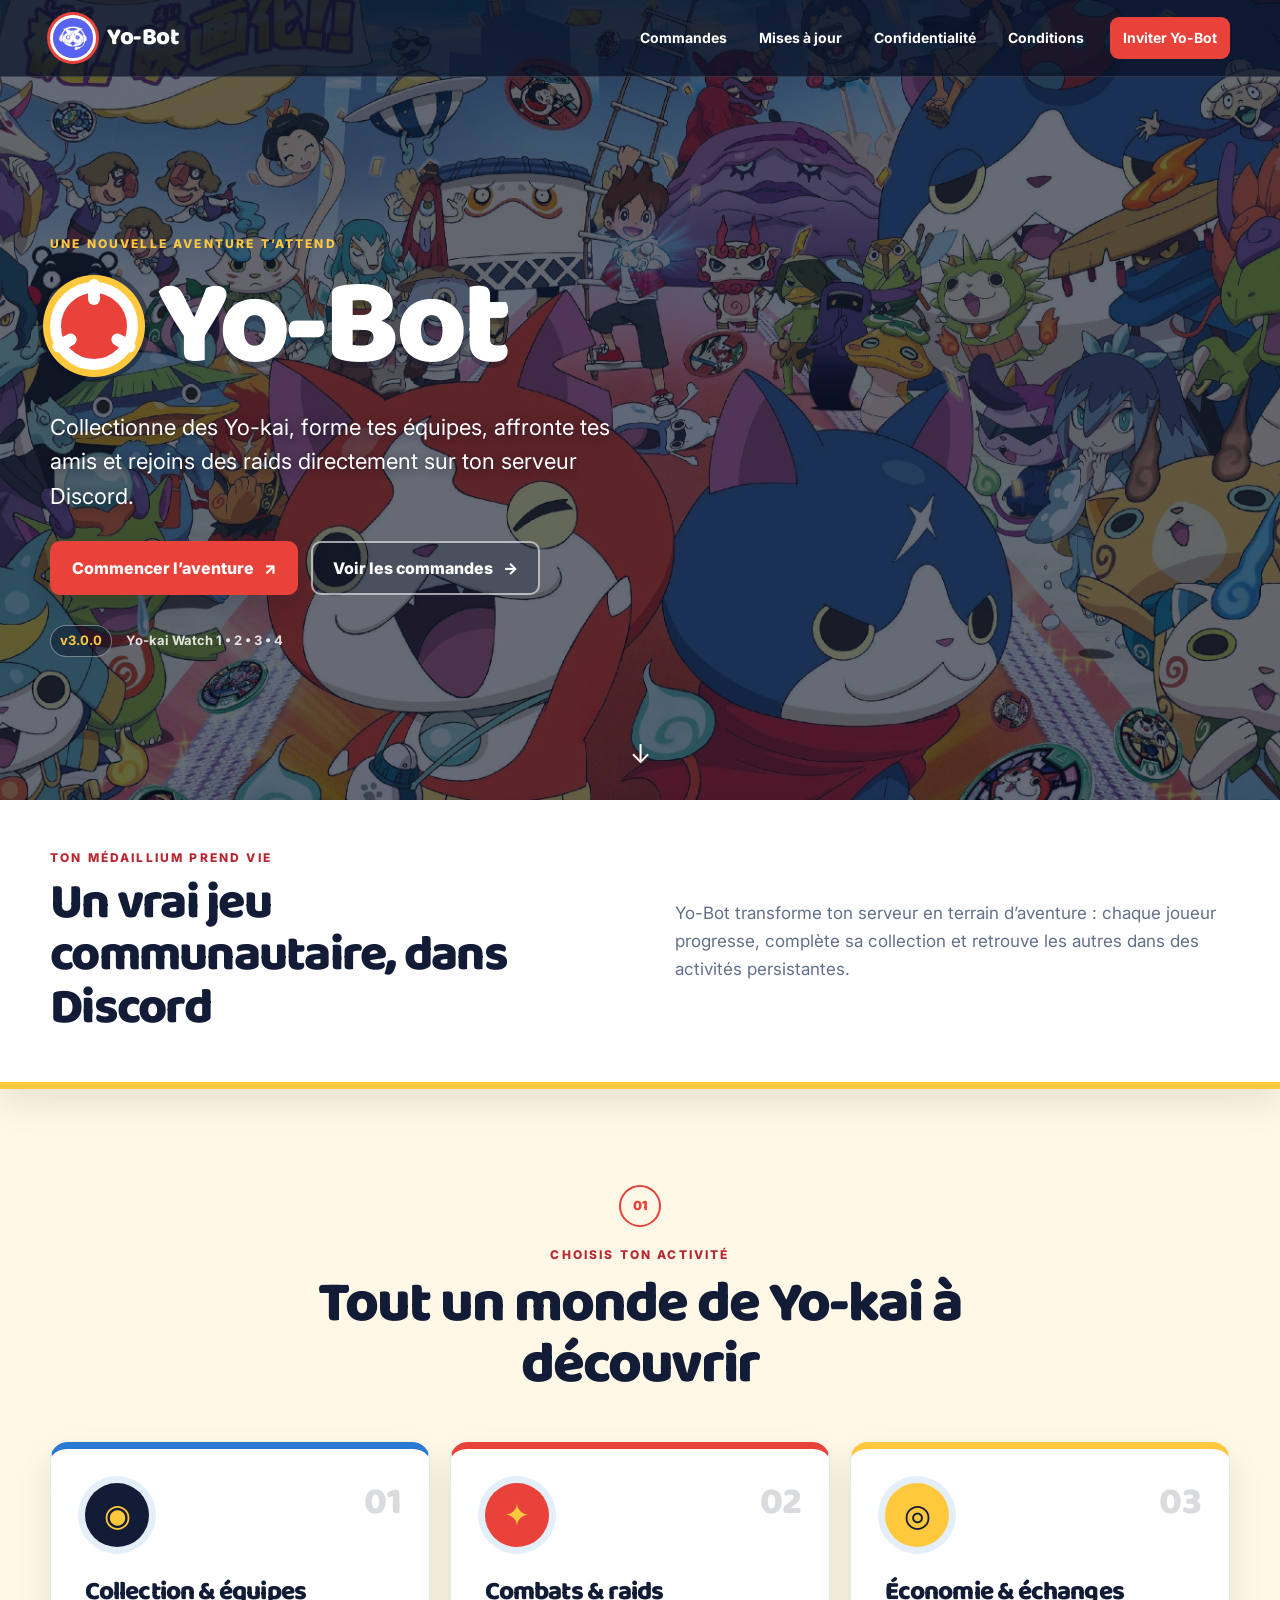
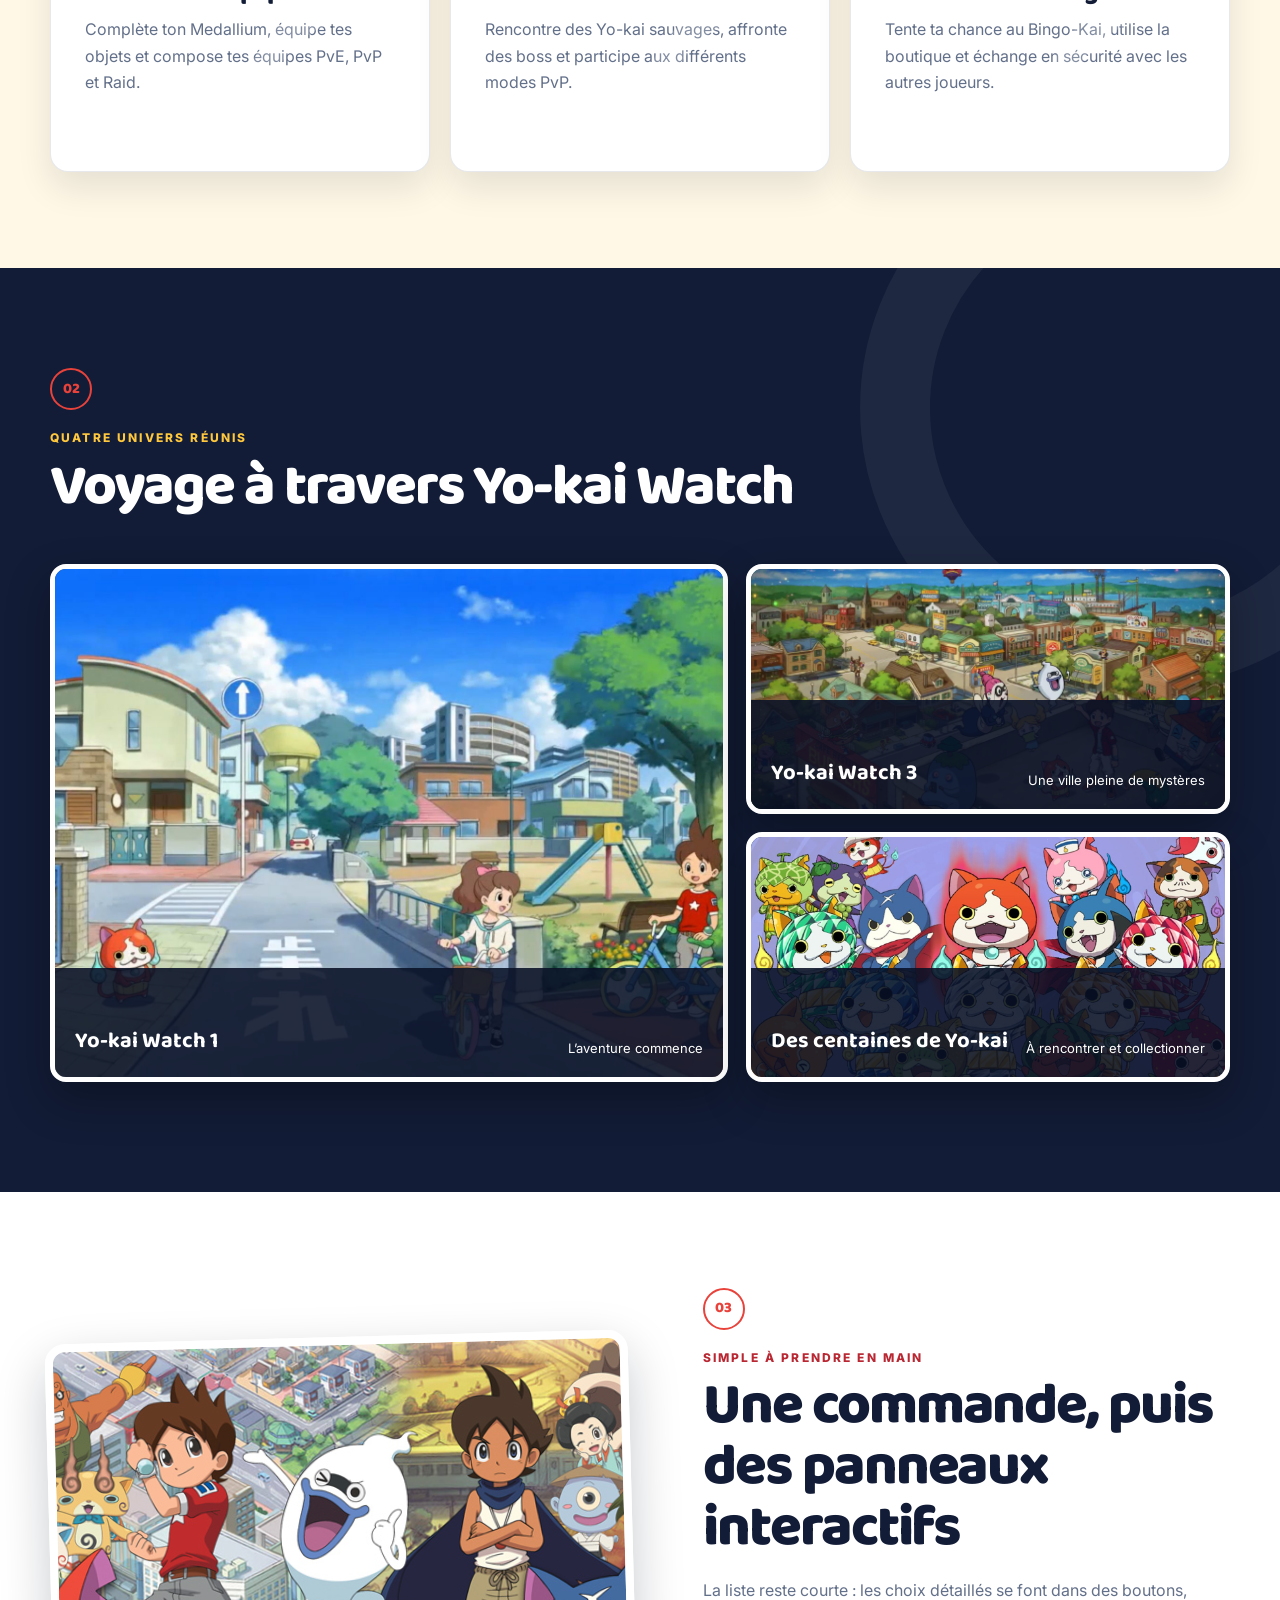
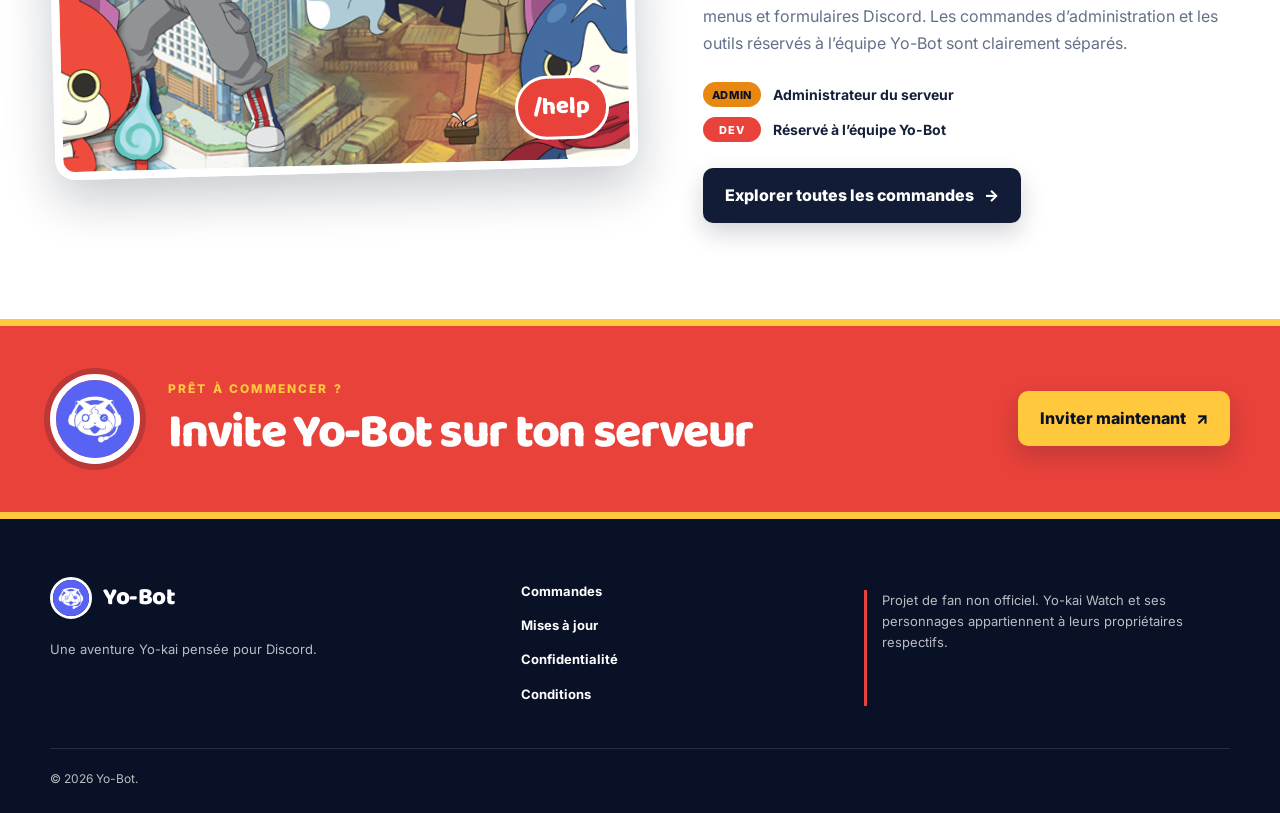
==== commit 093194d2: "Simplifie les commandes privées et corrige la navigation" ====
--- a/index.html
+++ b/index.html
@@ -134,10 +134,10 @@
           <span class="section-kicker">03</span>
           <p class="eyebrow" data-fr="Simple à prendre en main" data-en="Easy to get started">Simple à prendre en main</p>
           <h2 id="command-title" data-fr="Une commande, puis des panneaux interactifs" data-en="One command, then interactive panels">Une commande, puis des panneaux interactifs</h2>
-          <p data-fr="La liste reste courte : les choix détaillés se font dans des boutons, menus et formulaires Discord. Les commandes d’administration serveur et celles des développeurs sont clairement séparées." data-en="The list stays short: detailed choices use Discord buttons, menus and forms. Server-admin and bot-developer commands are clearly separated.">La liste reste courte : les choix détaillés se font dans des boutons, menus et formulaires Discord. Les commandes d’administration serveur et celles des développeurs sont clairement séparées.</p>
+          <p data-fr="La liste reste courte : les choix détaillés se font dans des boutons, menus et formulaires Discord. Les commandes d’administration et les outils réservés à l’équipe Yo-Bot sont clairement séparés." data-en="The list stays short: detailed choices use Discord buttons, menus and forms. Administration commands and tools reserved for the Yo-Bot team are clearly separated.">La liste reste courte : les choix détaillés se font dans des boutons, menus et formulaires Discord. Les commandes d’administration et les outils réservés à l’équipe Yo-Bot sont clairement séparés.</p>
           <div class="tag-legend">
             <span class="tag tag-admin">Admin</span><span data-fr="Administrateur du serveur" data-en="Server administrator">Administrateur du serveur</span>
-            <span class="tag tag-dev">Dev</span><span data-fr="Développeur autorisé dans le code" data-en="Developer allowed in code">Développeur autorisé dans le code</span>
+            <span class="tag tag-dev">Dev</span><span data-fr="Réservé à l’équipe Yo-Bot" data-en="Reserved for the Yo-Bot team">Réservé à l’équipe Yo-Bot</span>
           </div>
           <a class="button button-dark" href="commands.html"><span data-fr="Explorer toutes les commandes" data-en="Explore every command">Explorer toutes les commandes</span> <span aria-hidden="true">→</span></a>
         </div>
--- a/style.css
+++ b/style.css
@@ -135,6 +135,15 @@
   object-fit: cover;
 }
 
+.brand > img {
+  width: 42px;
+  height: 42px;
+  flex: 0 0 auto;
+  border: 3px solid var(--white);
+  border-radius: 50%;
+  object-fit: cover;
+}
+
 .nav-links {
   display: flex;
   align-items: center;
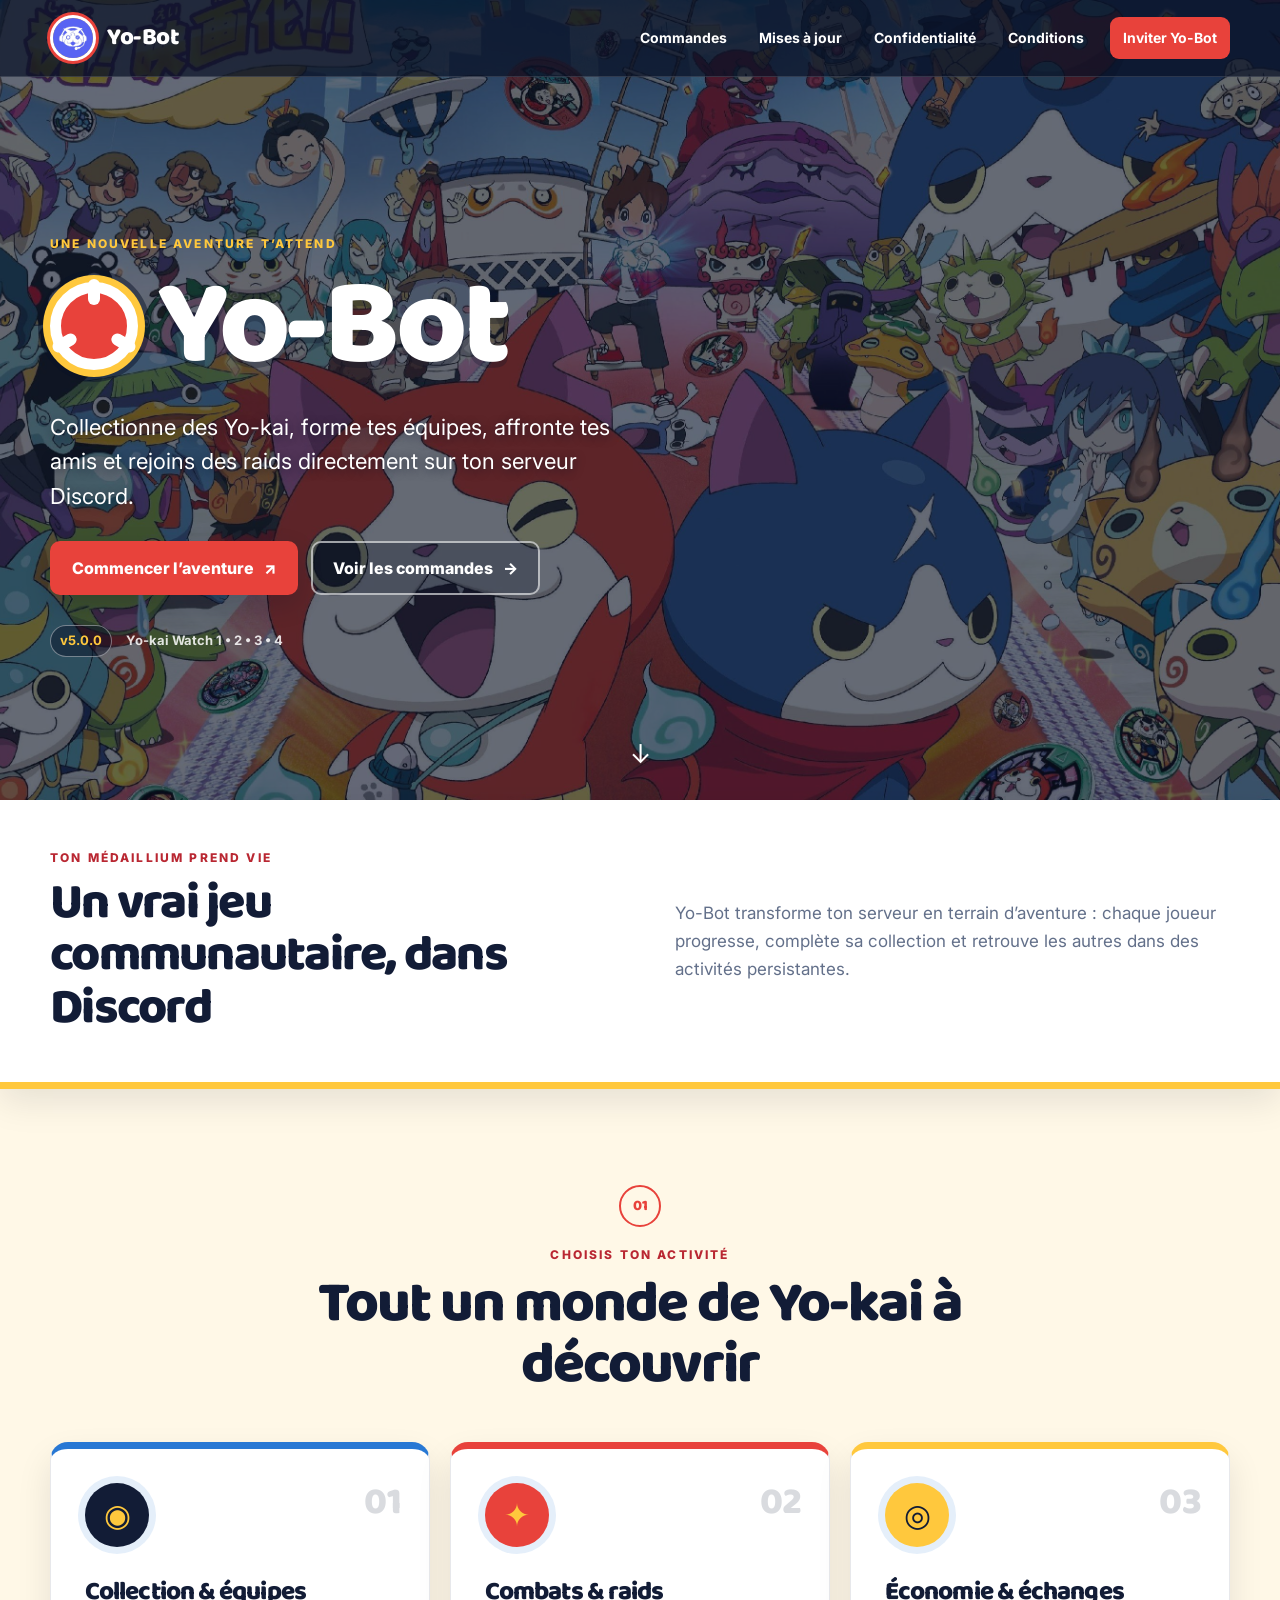
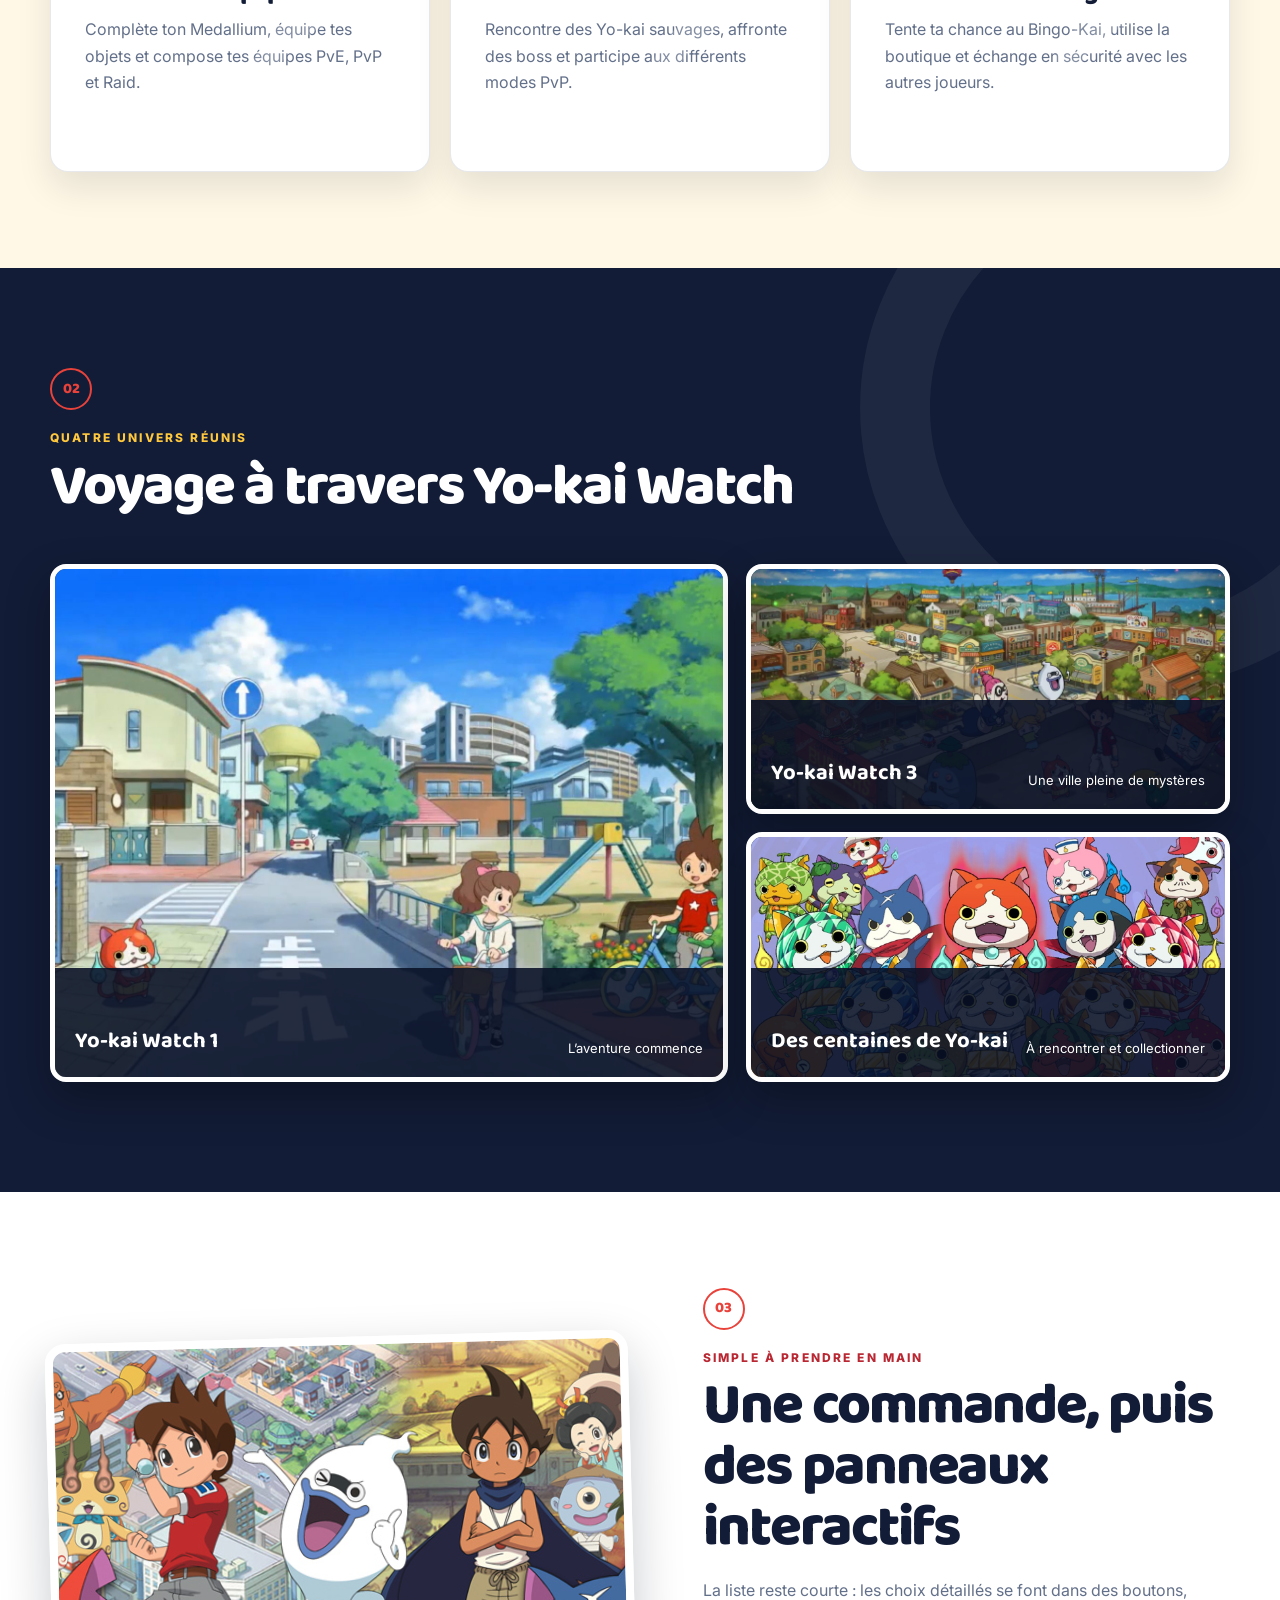
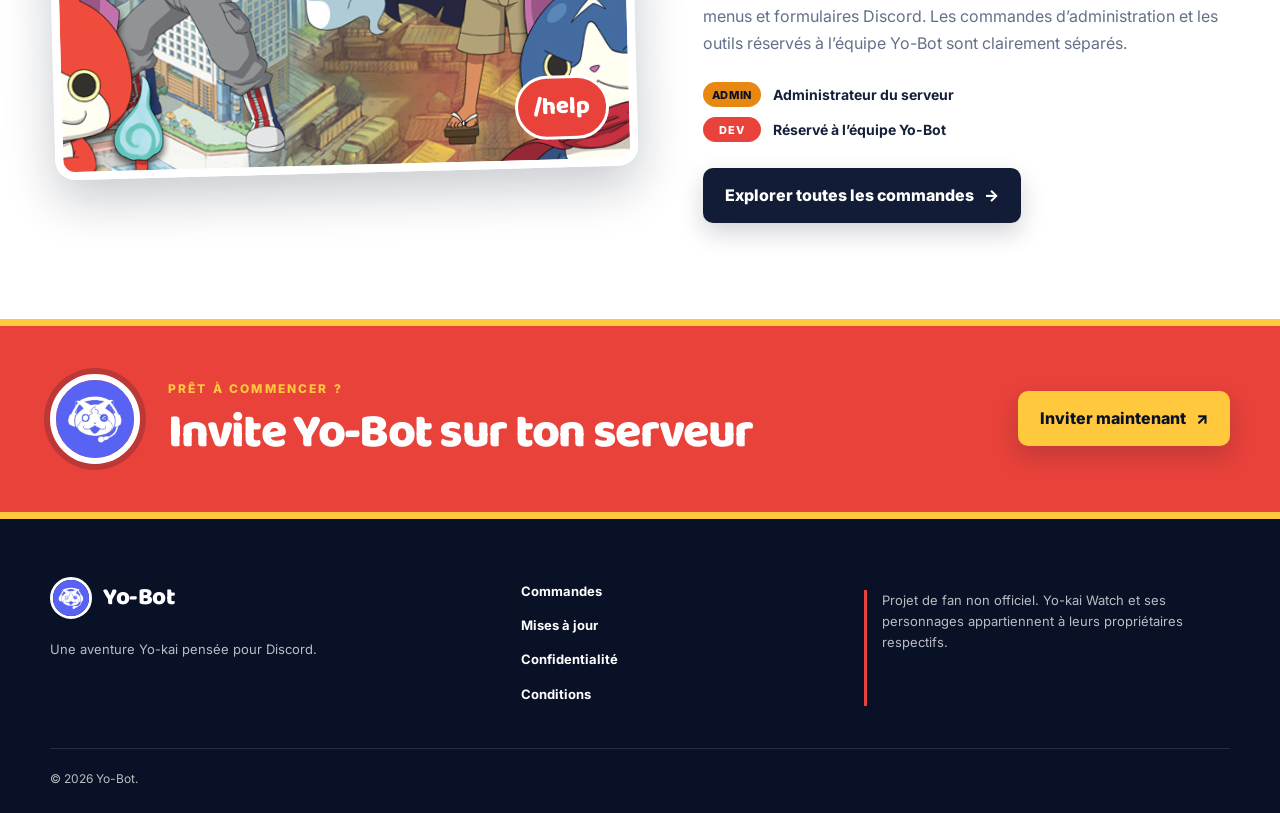
==== commit c7d966e4: "Enrichit l'historique et harmonise les visuels" ====
--- a/index.html
+++ b/index.html
@@ -52,7 +52,7 @@
             <a class="button button-ghost-light" href="commands.html"><span data-fr="Voir les commandes" data-en="Browse commands">Voir les commandes</span> <span aria-hidden="true">→</span></a>
           </div>
           <div class="hero-meta">
-            <span class="version-badge">v3.0.0</span>
+            <span class="version-badge">v5.0.0</span>
             <span data-fr="Yo-kai Watch 1 • 2 • 3 • 4" data-en="Yo-kai Watch 1 • 2 • 3 • 4">Yo-kai Watch 1 • 2 • 3 • 4</span>
           </div>
         </div>
--- a/style.css
+++ b/style.css
@@ -580,11 +580,6 @@
   width: 100%;
   height: 100%;
   object-fit: cover;
-  transition: transform .35s ease;
-}
-
-.world-card:hover img {
-  transform: scale(1.035);
 }
 
 .world-card figcaption {
@@ -1053,6 +1048,40 @@
   font-size: 18px;
 }
 
+.page-hero-grid {
+  display: grid;
+  grid-template-columns: minmax(0, 1fr) minmax(320px, .82fr);
+  align-items: center;
+  gap: 54px;
+}
+
+.page-hero-art {
+  position: relative;
+  overflow: hidden;
+  margin: 0;
+  border: 6px solid var(--white);
+  border-radius: 16px;
+  background: var(--navy-soft);
+  box-shadow: 14px 14px 0 var(--red);
+}
+
+.page-hero-art::after {
+  position: absolute;
+  right: 14px;
+  bottom: 14px;
+  width: 22px;
+  height: 22px;
+  border: 5px solid var(--gold);
+  border-radius: 50%;
+  content: "";
+}
+
+.page-hero-art img {
+  width: 100%;
+  aspect-ratio: 16 / 9;
+  object-fit: cover;
+}
+
 .legal-layout {
   display: grid;
   grid-template-columns: 240px minmax(0, 1fr);
@@ -1123,12 +1152,74 @@
   box-shadow: 0 8px 24px rgba(9, 17, 38, .07);
 }
 
+.changelog-intro {
+  padding-block: 68px;
+  border-bottom: 1px solid var(--line);
+  background: var(--cream);
+}
+
+.history-note {
+  display: grid;
+  grid-template-columns: minmax(230px, .55fr) minmax(0, 1fr);
+  align-items: end;
+  gap: 18px 70px;
+}
+
+.history-note .eyebrow {
+  grid-column: 1 / -1;
+  margin-bottom: 0;
+}
+
+.history-note h2 {
+  margin-bottom: 0;
+  font-size: clamp(34px, 4vw, 52px);
+}
+
+.history-note > p:last-child {
+  margin-bottom: 5px;
+  color: var(--muted);
+}
+
+.changelog-section {
+  padding-top: 70px;
+  background: var(--white);
+}
+
 .timeline {
   position: relative;
   display: grid;
   gap: 28px;
   max-width: 920px;
   margin-inline: auto;
+}
+
+.timeline-era {
+  position: relative;
+  z-index: 1;
+  margin: 22px 0 4px 76px;
+  padding: 18px 22px;
+  border-left: 6px solid var(--gold);
+  border-radius: 10px;
+  background: var(--navy);
+  color: var(--white);
+}
+
+.timeline-era:first-child {
+  margin-top: 0;
+}
+
+.timeline-era span {
+  color: var(--gold);
+  font-size: 11px;
+  font-weight: 800;
+  letter-spacing: .14em;
+  text-transform: uppercase;
+}
+
+.timeline-era h2 {
+  margin: 2px 0 0;
+  color: var(--white);
+  font-size: 30px;
 }
 
 .timeline::before {
@@ -1324,6 +1415,19 @@
     gap: 32px;
   }
 
+  .history-note {
+    grid-template-columns: 1fr;
+    gap: 10px;
+  }
+
+  .page-hero-grid {
+    grid-template-columns: 1fr;
+  }
+
+  .page-hero-art {
+    max-width: 680px;
+  }
+
   .legal-toc {
     position: static;
   }
@@ -1489,6 +1593,10 @@
     padding-left: 50px;
   }
 
+  .timeline-era {
+    margin-left: 50px;
+  }
+
   .timeline::before {
     left: 13px;
   }
